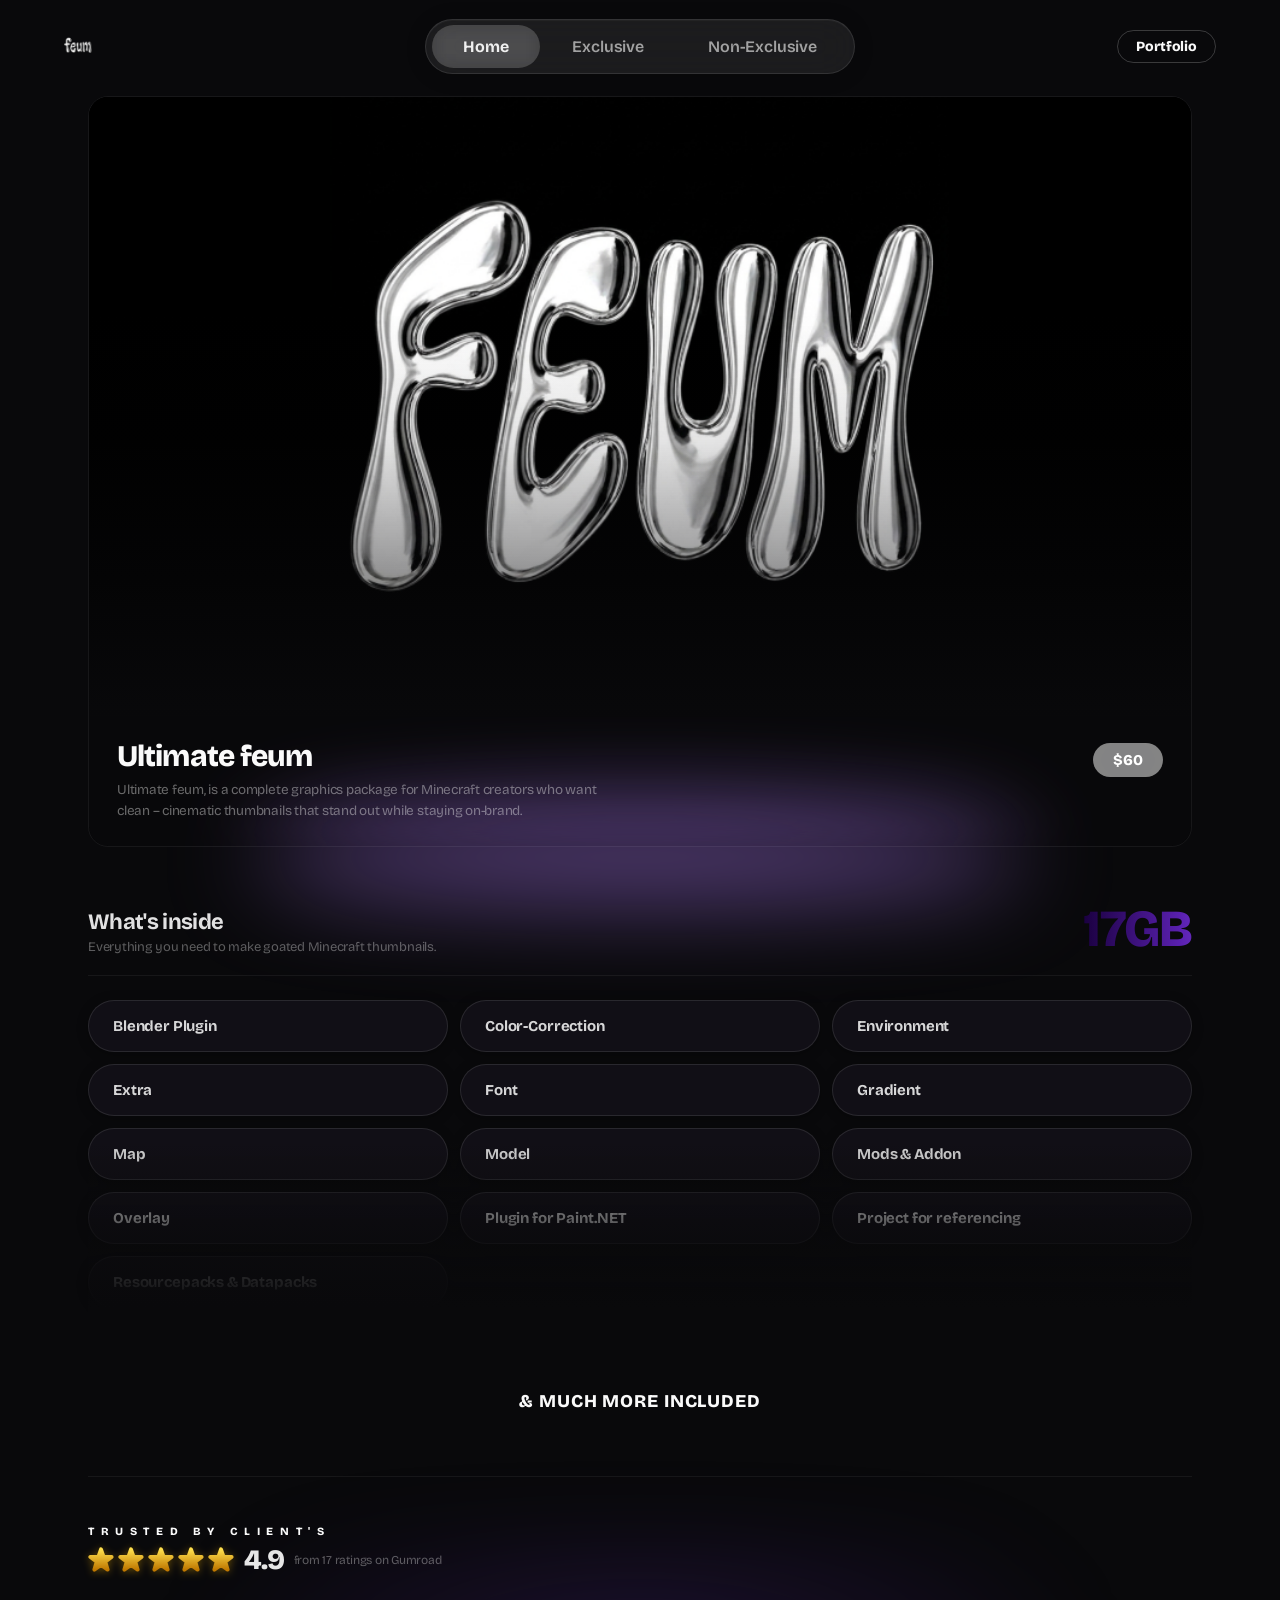
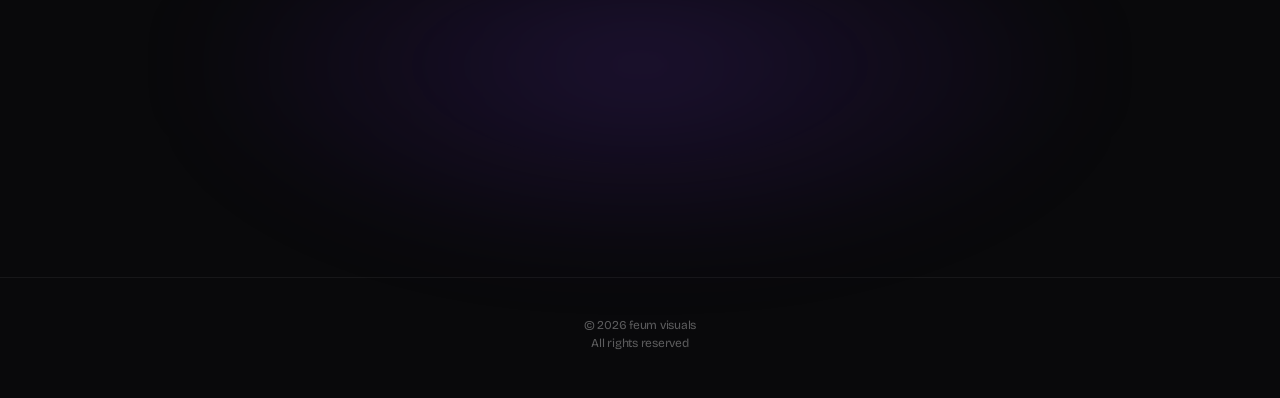
==== index.html @ dfc58991 "Update index.html" ====
<!DOCTYPE html>
<html lang="en">
<head>
  <meta charset="UTF-8" />
  <meta name="viewport" content="width=device-width, initial-scale=1.0" />
  <title>feumvis</title>
  <link rel="icon" href="assets/favicon.svg" type="image/svg+xml" />
  <link rel="preconnect" href="https://fonts.googleapis.com" />
  <link rel="preconnect" href="https://fonts.gstatic.com" crossorigin />
  <link href="https://fonts.googleapis.com/css2?family=Bricolage+Grotesque:opsz,wght@12..96,200..800&display=swap" rel="stylesheet" />
  <link rel="stylesheet" href="css/style.css" />
</head>
<body>

<nav class="navbar">
  <div class="navbar-inner">
    <div class="navbar-logo">
      <a href="index.html"><img src="assets/images/logo.png" alt="feum" /></a>
    </div>
    <div class="navbar-center">
      <nav class="pill-nav">
        <span class="pill-indicator"></span>
        <a href="index.html" class="pill-nav-link active">Home</a>
        <a href="exclusive.html" class="pill-nav-link">Exclusive</a>
        <a href="non-exclusive.html" class="pill-nav-link">Non-Exclusive</a>
      </nav>
    </div>
    <div class="navbar-right">
      <a href="https://feumm.github.io/feum/" target="_blank" rel="noopener noreferrer" class="portfolio-btn">Portfolio</a>
    </div>
  </div>
</nav>

<main>
  <div class="hero-wrap card-wrap" style="position:relative;">
    <a href="https://feum.gumroad.com/l/dmpcz" target="_blank" rel="noopener noreferrer" class="product-card">
      <div class="card-media">
        <img src="assets/product-cover.png" alt="Ultimate feum cover" />
        <iframe
          src="https://www.youtube-nocookie.com/embed/0fcNuWkITuk?autoplay=1&mute=1&loop=1&playlist=0fcNuWkITuk&controls=0&rel=0&modestbranding=1&playsinline=1&iv_load_policy=3&disablekb=1&fs=0&cc_load_policy=0"
          allow="autoplay; encrypted-media"
          title="Ultimate feum preview"
        ></iframe>
        <div class="card-gradient"></div>
      </div>
      <div class="card-info">
        <div>
          <div class="card-title">Ultimate feum</div>
          <div class="card-desc">Ultimate feum, is a complete graphics package for Minecraft creators who want clean – cinematic thumbnails that stand out while staying on-brand.</div>
        </div>
        <div class="card-price">$60</div>
      </div>
    </a>
  </div>
  <!-- WHAT'S INSIDE -->
  <section class="inside-section">
    <div class="inside-header">
      <div>
        <h2 class="inside-title">What's inside</h2>
        <p class="inside-desc">Everything you need to make goated Minecraft thumbnails.</p>
      </div>
      <div class="inside-total"><span class="inside-gb">17GB</span></div>
    </div>
    <div class="inside-grid-wrap">
    <div class="inside-grid" id="insideGrid">

      <!-- 1. Blender Plugin -->
      <div class="folder-item-wrap">
        <div class="folder-item" data-delay="0">
          <div class="fi-glass-filter"></div>
          <div class="fi-glass-overlay"></div>
          <div class="fi-glass-specular"></div>
          <div class="fi-glass-content"><span class="folder-icon"><svg viewBox="0 0 20 20" fill="none"><path d="M2 5.5A1.5 1.5 0 0 1 3.5 4h4.086a1.5 1.5 0 0 1 1.06.44l1.122 1.12A1.5 1.5 0 0 0 10.83 6H16.5A1.5 1.5 0 0 1 18 7.5v7A1.5 1.5 0 0 1 16.5 16h-13A1.5 1.5 0 0 1 2 14.5v-9Z" fill="currentColor" opacity=".18"/><path d="M2 5.5A1.5 1.5 0 0 1 3.5 4h4.086a1.5 1.5 0 0 1 1.06.44l1.122 1.12A1.5 1.5 0 0 0 10.83 6H16.5A1.5 1.5 0 0 1 18 7.5v7A1.5 1.5 0 0 1 16.5 16h-13A1.5 1.5 0 0 1 2 14.5v-9Z" stroke="currentColor" stroke-width="1.4"/></svg></span><span class="folder-name">Blender Plugin</span></div>
        </div>
        <div class="fi-hover-panel"><div class="fi-hover-list">
            <div class="fi-hover-item"><svg width="10" height="10" viewBox="0 0 20 20" fill="none"><path d="M2 5.5A1.5 1.5 0 0 1 3.5 4h4.086a1.5 1.5 0 0 1 1.06.44l1.122 1.12A1.5 1.5 0 0 0 10.83 6H16.5A1.5 1.5 0 0 1 18 7.5v7A1.5 1.5 0 0 1 16.5 16h-13A1.5 1.5 0 0 1 2 14.5v-9Z" fill="currentColor"/></svg>Blender Plugin</div>
        </div></div>
      </div>

      <!-- 2. Color-Correction -->
      <div class="folder-item-wrap">
        <div class="folder-item" data-delay="40">
          <div class="fi-glass-filter"></div>
          <div class="fi-glass-overlay"></div>
          <div class="fi-glass-specular"></div>
          <div class="fi-glass-content"><span class="folder-icon"><svg viewBox="0 0 20 20" fill="none"><path d="M2 5.5A1.5 1.5 0 0 1 3.5 4h4.086a1.5 1.5 0 0 1 1.06.44l1.122 1.12A1.5 1.5 0 0 0 10.83 6H16.5A1.5 1.5 0 0 1 18 7.5v7A1.5 1.5 0 0 1 16.5 16h-13A1.5 1.5 0 0 1 2 14.5v-9Z" fill="currentColor" opacity=".18"/><path d="M2 5.5A1.5 1.5 0 0 1 3.5 4h4.086a1.5 1.5 0 0 1 1.06.44l1.122 1.12A1.5 1.5 0 0 0 10.83 6H16.5A1.5 1.5 0 0 1 18 7.5v7A1.5 1.5 0 0 1 16.5 16h-13A1.5 1.5 0 0 1 2 14.5v-9Z" stroke="currentColor" stroke-width="1.4"/></svg></span><span class="folder-name">Color-Correction</span></div>
        </div>
        <div class="fi-hover-panel"><div class="fi-hover-list">
            <div class="fi-hover-item"><svg width="10" height="10" viewBox="0 0 20 20" fill="none"><path d="M2 5.5A1.5 1.5 0 0 1 3.5 4h4.086a1.5 1.5 0 0 1 1.06.44l1.122 1.12A1.5 1.5 0 0 0 10.83 6H16.5A1.5 1.5 0 0 1 18 7.5v7A1.5 1.5 0 0 1 16.5 16h-13A1.5 1.5 0 0 1 2 14.5v-9Z" fill="currentColor"/></svg>CC1</div>
            <div class="fi-hover-item"><svg width="10" height="10" viewBox="0 0 20 20" fill="none"><path d="M2 5.5A1.5 1.5 0 0 1 3.5 4h4.086a1.5 1.5 0 0 1 1.06.44l1.122 1.12A1.5 1.5 0 0 0 10.83 6H16.5A1.5 1.5 0 0 1 18 7.5v7A1.5 1.5 0 0 1 16.5 16h-13A1.5 1.5 0 0 1 2 14.5v-9Z" fill="currentColor"/></svg>CC2</div>
            <div class="fi-hover-item"><svg width="10" height="10" viewBox="0 0 20 20" fill="none"><path d="M2 5.5A1.5 1.5 0 0 1 3.5 4h4.086a1.5 1.5 0 0 1 1.06.44l1.122 1.12A1.5 1.5 0 0 0 10.83 6H16.5A1.5 1.5 0 0 1 18 7.5v7A1.5 1.5 0 0 1 16.5 16h-13A1.5 1.5 0 0 1 2 14.5v-9Z" fill="currentColor"/></svg>CC3</div>
            <div class="fi-hover-item"><svg width="10" height="10" viewBox="0 0 20 20" fill="none"><path d="M2 5.5A1.5 1.5 0 0 1 3.5 4h4.086a1.5 1.5 0 0 1 1.06.44l1.122 1.12A1.5 1.5 0 0 0 10.83 6H16.5A1.5 1.5 0 0 1 18 7.5v7A1.5 1.5 0 0 1 16.5 16h-13A1.5 1.5 0 0 1 2 14.5v-9Z" fill="currentColor"/></svg>CC4</div>
            <div class="fi-hover-item"><svg width="10" height="10" viewBox="0 0 20 20" fill="none"><path d="M2 5.5A1.5 1.5 0 0 1 3.5 4h4.086a1.5 1.5 0 0 1 1.06.44l1.122 1.12A1.5 1.5 0 0 0 10.83 6H16.5A1.5 1.5 0 0 1 18 7.5v7A1.5 1.5 0 0 1 16.5 16h-13A1.5 1.5 0 0 1 2 14.5v-9Z" fill="currentColor"/></svg>CC5</div>
            <div class="fi-hover-item"><svg width="10" height="10" viewBox="0 0 20 20" fill="none"><path d="M2 5.5A1.5 1.5 0 0 1 3.5 4h4.086a1.5 1.5 0 0 1 1.06.44l1.122 1.12A1.5 1.5 0 0 0 10.83 6H16.5A1.5 1.5 0 0 1 18 7.5v7A1.5 1.5 0 0 1 16.5 16h-13A1.5 1.5 0 0 1 2 14.5v-9Z" fill="currentColor"/></svg>CC6</div>
            <div class="fi-hover-item"><svg width="10" height="10" viewBox="0 0 20 20" fill="none"><path d="M2 5.5A1.5 1.5 0 0 1 3.5 4h4.086a1.5 1.5 0 0 1 1.06.44l1.122 1.12A1.5 1.5 0 0 0 10.83 6H16.5A1.5 1.5 0 0 1 18 7.5v7A1.5 1.5 0 0 1 16.5 16h-13A1.5 1.5 0 0 1 2 14.5v-9Z" fill="currentColor"/></svg>CC7</div>
            <div class="fi-hover-item"><svg width="10" height="10" viewBox="0 0 20 20" fill="none"><path d="M2 5.5A1.5 1.5 0 0 1 3.5 4h4.086a1.5 1.5 0 0 1 1.06.44l1.122 1.12A1.5 1.5 0 0 0 10.83 6H16.5A1.5 1.5 0 0 1 18 7.5v7A1.5 1.5 0 0 1 16.5 16h-13A1.5 1.5 0 0 1 2 14.5v-9Z" fill="currentColor"/></svg>CC8</div>
            <div class="fi-hover-item"><svg width="10" height="10" viewBox="0 0 20 20" fill="none"><path d="M2 5.5A1.5 1.5 0 0 1 3.5 4h4.086a1.5 1.5 0 0 1 1.06.44l1.122 1.12A1.5 1.5 0 0 0 10.83 6H16.5A1.5 1.5 0 0 1 18 7.5v7A1.5 1.5 0 0 1 16.5 16h-13A1.5 1.5 0 0 1 2 14.5v-9Z" fill="currentColor"/></svg>CC9</div>
            <div class="fi-hover-item"><svg width="10" height="10" viewBox="0 0 20 20" fill="none"><path d="M2 5.5A1.5 1.5 0 0 1 3.5 4h4.086a1.5 1.5 0 0 1 1.06.44l1.122 1.12A1.5 1.5 0 0 0 10.83 6H16.5A1.5 1.5 0 0 1 18 7.5v7A1.5 1.5 0 0 1 16.5 16h-13A1.5 1.5 0 0 1 2 14.5v-9Z" fill="currentColor"/></svg>CC10</div>
            <div class="fi-hover-item"><svg width="10" height="10" viewBox="0 0 20 20" fill="none"><path d="M2 5.5A1.5 1.5 0 0 1 3.5 4h4.086a1.5 1.5 0 0 1 1.06.44l1.122 1.12A1.5 1.5 0 0 0 10.83 6H16.5A1.5 1.5 0 0 1 18 7.5v7A1.5 1.5 0 0 1 16.5 16h-13A1.5 1.5 0 0 1 2 14.5v-9Z" fill="currentColor"/></svg>CC11</div>
            <div class="fi-hover-item"><svg width="10" height="10" viewBox="0 0 20 20" fill="none"><path d="M2 5.5A1.5 1.5 0 0 1 3.5 4h4.086a1.5 1.5 0 0 1 1.06.44l1.122 1.12A1.5 1.5 0 0 0 10.83 6H16.5A1.5 1.5 0 0 1 18 7.5v7A1.5 1.5 0 0 1 16.5 16h-13A1.5 1.5 0 0 1 2 14.5v-9Z" fill="currentColor"/></svg>CC12</div>
            <div class="fi-hover-item"><svg width="10" height="10" viewBox="0 0 20 20" fill="none"><path d="M2 5.5A1.5 1.5 0 0 1 3.5 4h4.086a1.5 1.5 0 0 1 1.06.44l1.122 1.12A1.5 1.5 0 0 0 10.83 6H16.5A1.5 1.5 0 0 1 18 7.5v7A1.5 1.5 0 0 1 16.5 16h-13A1.5 1.5 0 0 1 2 14.5v-9Z" fill="currentColor"/></svg>CC13</div>
            <div class="fi-hover-item"><svg width="10" height="10" viewBox="0 0 20 20" fill="none"><path d="M2 5.5A1.5 1.5 0 0 1 3.5 4h4.086a1.5 1.5 0 0 1 1.06.44l1.122 1.12A1.5 1.5 0 0 0 10.83 6H16.5A1.5 1.5 0 0 1 18 7.5v7A1.5 1.5 0 0 1 16.5 16h-13A1.5 1.5 0 0 1 2 14.5v-9Z" fill="currentColor"/></svg>CC14</div>
            <div class="fi-hover-item"><svg width="10" height="10" viewBox="0 0 20 20" fill="none"><path d="M2 5.5A1.5 1.5 0 0 1 3.5 4h4.086a1.5 1.5 0 0 1 1.06.44l1.122 1.12A1.5 1.5 0 0 0 10.83 6H16.5A1.5 1.5 0 0 1 18 7.5v7A1.5 1.5 0 0 1 16.5 16h-13A1.5 1.5 0 0 1 2 14.5v-9Z" fill="currentColor"/></svg>CC15</div>
            <div class="fi-hover-item"><svg width="10" height="10" viewBox="0 0 20 20" fill="none"><path d="M2 5.5A1.5 1.5 0 0 1 3.5 4h4.086a1.5 1.5 0 0 1 1.06.44l1.122 1.12A1.5 1.5 0 0 0 10.83 6H16.5A1.5 1.5 0 0 1 18 7.5v7A1.5 1.5 0 0 1 16.5 16h-13A1.5 1.5 0 0 1 2 14.5v-9Z" fill="currentColor"/></svg>CC16</div>
            <div class="fi-hover-item"><svg width="10" height="10" viewBox="0 0 20 20" fill="none"><path d="M2 5.5A1.5 1.5 0 0 1 3.5 4h4.086a1.5 1.5 0 0 1 1.06.44l1.122 1.12A1.5 1.5 0 0 0 10.83 6H16.5A1.5 1.5 0 0 1 18 7.5v7A1.5 1.5 0 0 1 16.5 16h-13A1.5 1.5 0 0 1 2 14.5v-9Z" fill="currentColor"/></svg>CC17</div>
            <div class="fi-hover-item"><svg width="10" height="10" viewBox="0 0 20 20" fill="none"><path d="M2 5.5A1.5 1.5 0 0 1 3.5 4h4.086a1.5 1.5 0 0 1 1.06.44l1.122 1.12A1.5 1.5 0 0 0 10.83 6H16.5A1.5 1.5 0 0 1 18 7.5v7A1.5 1.5 0 0 1 16.5 16h-13A1.5 1.5 0 0 1 2 14.5v-9Z" fill="currentColor"/></svg>CC18</div>
            <div class="fi-hover-item"><svg width="10" height="10" viewBox="0 0 20 20" fill="none"><path d="M2 5.5A1.5 1.5 0 0 1 3.5 4h4.086a1.5 1.5 0 0 1 1.06.44l1.122 1.12A1.5 1.5 0 0 0 10.83 6H16.5A1.5 1.5 0 0 1 18 7.5v7A1.5 1.5 0 0 1 16.5 16h-13A1.5 1.5 0 0 1 2 14.5v-9Z" fill="currentColor"/></svg>CC19</div>
            <div class="fi-hover-item"><svg width="10" height="10" viewBox="0 0 20 20" fill="none"><path d="M2 5.5A1.5 1.5 0 0 1 3.5 4h4.086a1.5 1.5 0 0 1 1.06.44l1.122 1.12A1.5 1.5 0 0 0 10.83 6H16.5A1.5 1.5 0 0 1 18 7.5v7A1.5 1.5 0 0 1 16.5 16h-13A1.5 1.5 0 0 1 2 14.5v-9Z" fill="currentColor"/></svg>CC20</div>
            <div class="fi-hover-item"><svg width="10" height="10" viewBox="0 0 20 20" fill="none"><path d="M2 5.5A1.5 1.5 0 0 1 3.5 4h4.086a1.5 1.5 0 0 1 1.06.44l1.122 1.12A1.5 1.5 0 0 0 10.83 6H16.5A1.5 1.5 0 0 1 18 7.5v7A1.5 1.5 0 0 1 16.5 16h-13A1.5 1.5 0 0 1 2 14.5v-9Z" fill="currentColor"/></svg>Montage'ish CC</div>
        </div></div>
      </div>

      <!-- 3. Environment -->
      <div class="folder-item-wrap">
        <div class="folder-item" data-delay="80">
          <div class="fi-glass-filter"></div>
          <div class="fi-glass-overlay"></div>
          <div class="fi-glass-specular"></div>
          <div class="fi-glass-content"><span class="folder-icon"><svg viewBox="0 0 20 20" fill="none"><path d="M2 5.5A1.5 1.5 0 0 1 3.5 4h4.086a1.5 1.5 0 0 1 1.06.44l1.122 1.12A1.5 1.5 0 0 0 10.83 6H16.5A1.5 1.5 0 0 1 18 7.5v7A1.5 1.5 0 0 1 16.5 16h-13A1.5 1.5 0 0 1 2 14.5v-9Z" fill="currentColor" opacity=".18"/><path d="M2 5.5A1.5 1.5 0 0 1 3.5 4h4.086a1.5 1.5 0 0 1 1.06.44l1.122 1.12A1.5 1.5 0 0 0 10.83 6H16.5A1.5 1.5 0 0 1 18 7.5v7A1.5 1.5 0 0 1 16.5 16h-13A1.5 1.5 0 0 1 2 14.5v-9Z" stroke="currentColor" stroke-width="1.4"/></svg></span><span class="folder-name">Environment</span></div>
        </div>
        <div class="fi-hover-panel"><div class="fi-hover-list">
            <div class="fi-hover-item"><svg width="10" height="10" viewBox="0 0 20 20" fill="none"><rect x="4" y="2" width="11" height="15" rx="1.5" fill="currentColor" opacity=".6"/><path d="M11 2v5h5" stroke="rgba(10,7,20,0.5)" stroke-width="1.2"/></svg>Environment One</div>
            <div class="fi-hover-item"><svg width="10" height="10" viewBox="0 0 20 20" fill="none"><rect x="4" y="2" width="11" height="15" rx="1.5" fill="currentColor" opacity=".6"/><path d="M11 2v5h5" stroke="rgba(10,7,20,0.5)" stroke-width="1.2"/></svg>Environment Two</div>
            <div class="fi-hover-item"><svg width="10" height="10" viewBox="0 0 20 20" fill="none"><rect x="4" y="2" width="11" height="15" rx="1.5" fill="currentColor" opacity=".6"/><path d="M11 2v5h5" stroke="rgba(10,7,20,0.5)" stroke-width="1.2"/></svg>Environment Three</div>
            <div class="fi-hover-item"><svg width="10" height="10" viewBox="0 0 20 20" fill="none"><rect x="4" y="2" width="11" height="15" rx="1.5" fill="currentColor" opacity=".6"/><path d="M11 2v5h5" stroke="rgba(10,7,20,0.5)" stroke-width="1.2"/></svg>Environment Four</div>
            <div class="fi-hover-item"><svg width="10" height="10" viewBox="0 0 20 20" fill="none"><rect x="4" y="2" width="11" height="15" rx="1.5" fill="currentColor" opacity=".6"/><path d="M11 2v5h5" stroke="rgba(10,7,20,0.5)" stroke-width="1.2"/></svg>Environment Five</div>
            <div class="fi-hover-item"><svg width="10" height="10" viewBox="0 0 20 20" fill="none"><rect x="4" y="2" width="11" height="15" rx="1.5" fill="currentColor" opacity=".6"/><path d="M11 2v5h5" stroke="rgba(10,7,20,0.5)" stroke-width="1.2"/></svg>Environment Six</div>
            <div class="fi-hover-item"><svg width="10" height="10" viewBox="0 0 20 20" fill="none"><rect x="4" y="2" width="11" height="15" rx="1.5" fill="currentColor" opacity=".6"/><path d="M11 2v5h5" stroke="rgba(10,7,20,0.5)" stroke-width="1.2"/></svg>Environment Seven</div>
            <div class="fi-hover-item"><svg width="10" height="10" viewBox="0 0 20 20" fill="none"><rect x="4" y="2" width="11" height="15" rx="1.5" fill="currentColor" opacity=".6"/><path d="M11 2v5h5" stroke="rgba(10,7,20,0.5)" stroke-width="1.2"/></svg>Environment Eight</div>
            <div class="fi-hover-item"><svg width="10" height="10" viewBox="0 0 20 20" fill="none"><rect x="4" y="2" width="11" height="15" rx="1.5" fill="currentColor" opacity=".6"/><path d="M11 2v5h5" stroke="rgba(10,7,20,0.5)" stroke-width="1.2"/></svg>Environment Nine</div>
        </div></div>
      </div>

      <!-- 4. Extra -->
      <div class="folder-item-wrap">
        <div class="folder-item" data-delay="120">
          <div class="fi-glass-filter"></div>
          <div class="fi-glass-overlay"></div>
          <div class="fi-glass-specular"></div>
          <div class="fi-glass-content"><span class="folder-icon"><svg viewBox="0 0 20 20" fill="none"><path d="M2 5.5A1.5 1.5 0 0 1 3.5 4h4.086a1.5 1.5 0 0 1 1.06.44l1.122 1.12A1.5 1.5 0 0 0 10.83 6H16.5A1.5 1.5 0 0 1 18 7.5v7A1.5 1.5 0 0 1 16.5 16h-13A1.5 1.5 0 0 1 2 14.5v-9Z" fill="currentColor" opacity=".18"/><path d="M2 5.5A1.5 1.5 0 0 1 3.5 4h4.086a1.5 1.5 0 0 1 1.06.44l1.122 1.12A1.5 1.5 0 0 0 10.83 6H16.5A1.5 1.5 0 0 1 18 7.5v7A1.5 1.5 0 0 1 16.5 16h-13A1.5 1.5 0 0 1 2 14.5v-9Z" stroke="currentColor" stroke-width="1.4"/></svg></span><span class="folder-name">Extra</span></div>
        </div>
        <div class="fi-hover-panel"><div class="fi-hover-list">
            <div class="fi-hover-item"><svg width="10" height="10" viewBox="0 0 20 20" fill="none"><path d="M2 5.5A1.5 1.5 0 0 1 3.5 4h4.086a1.5 1.5 0 0 1 1.06.44l1.122 1.12A1.5 1.5 0 0 0 10.83 6H16.5A1.5 1.5 0 0 1 18 7.5v7A1.5 1.5 0 0 1 16.5 16h-13A1.5 1.5 0 0 1 2 14.5v-9Z" fill="currentColor"/></svg>Font</div>
            <div class="fi-hover-item"><svg width="10" height="10" viewBox="0 0 20 20" fill="none"><path d="M2 5.5A1.5 1.5 0 0 1 3.5 4h4.086a1.5 1.5 0 0 1 1.06.44l1.122 1.12A1.5 1.5 0 0 0 10.83 6H16.5A1.5 1.5 0 0 1 18 7.5v7A1.5 1.5 0 0 1 16.5 16h-13A1.5 1.5 0 0 1 2 14.5v-9Z" fill="currentColor"/></svg>Light Rays</div>
            <div class="fi-hover-item"><svg width="10" height="10" viewBox="0 0 20 20" fill="none"><path d="M2 5.5A1.5 1.5 0 0 1 3.5 4h4.086a1.5 1.5 0 0 1 1.06.44l1.122 1.12A1.5 1.5 0 0 0 10.83 6H16.5A1.5 1.5 0 0 1 18 7.5v7A1.5 1.5 0 0 1 16.5 16h-13A1.5 1.5 0 0 1 2 14.5v-9Z" fill="currentColor"/></svg>Logo</div>
            <div class="fi-hover-item"><svg width="10" height="10" viewBox="0 0 20 20" fill="none"><path d="M2 5.5A1.5 1.5 0 0 1 3.5 4h4.086a1.5 1.5 0 0 1 1.06.44l1.122 1.12A1.5 1.5 0 0 0 10.83 6H16.5A1.5 1.5 0 0 1 18 7.5v7A1.5 1.5 0 0 1 16.5 16h-13A1.5 1.5 0 0 1 2 14.5v-9Z" fill="currentColor"/></svg>Map</div>
            <div class="fi-hover-item"><svg width="10" height="10" viewBox="0 0 20 20" fill="none"><path d="M2 5.5A1.5 1.5 0 0 1 3.5 4h4.086a1.5 1.5 0 0 1 1.06.44l1.122 1.12A1.5 1.5 0 0 0 10.83 6H16.5A1.5 1.5 0 0 1 18 7.5v7A1.5 1.5 0 0 1 16.5 16h-13A1.5 1.5 0 0 1 2 14.5v-9Z" fill="currentColor"/></svg>Natural</div>
            <div class="fi-hover-item"><svg width="10" height="10" viewBox="0 0 20 20" fill="none"><path d="M2 5.5A1.5 1.5 0 0 1 3.5 4h4.086a1.5 1.5 0 0 1 1.06.44l1.122 1.12A1.5 1.5 0 0 0 10.83 6H16.5A1.5 1.5 0 0 1 18 7.5v7A1.5 1.5 0 0 1 16.5 16h-13A1.5 1.5 0 0 1 2 14.5v-9Z" fill="currentColor"/></svg>Particle</div>
            <div class="fi-hover-item"><svg width="10" height="10" viewBox="0 0 20 20" fill="none"><path d="M2 5.5A1.5 1.5 0 0 1 3.5 4h4.086a1.5 1.5 0 0 1 1.06.44l1.122 1.12A1.5 1.5 0 0 0 10.83 6H16.5A1.5 1.5 0 0 1 18 7.5v7A1.5 1.5 0 0 1 16.5 16h-13A1.5 1.5 0 0 1 2 14.5v-9Z" fill="currentColor"/></svg>Sky Extra</div>
        </div></div>
      </div>

      <!-- 5. Font -->
      <div class="folder-item-wrap">
        <div class="folder-item" data-delay="160">
          <div class="fi-glass-filter"></div>
          <div class="fi-glass-overlay"></div>
          <div class="fi-glass-specular"></div>
          <div class="fi-glass-content"><span class="folder-icon"><svg viewBox="0 0 20 20" fill="none"><path d="M2 5.5A1.5 1.5 0 0 1 3.5 4h4.086a1.5 1.5 0 0 1 1.06.44l1.122 1.12A1.5 1.5 0 0 0 10.83 6H16.5A1.5 1.5 0 0 1 18 7.5v7A1.5 1.5 0 0 1 16.5 16h-13A1.5 1.5 0 0 1 2 14.5v-9Z" fill="currentColor" opacity=".18"/><path d="M2 5.5A1.5 1.5 0 0 1 3.5 4h4.086a1.5 1.5 0 0 1 1.06.44l1.122 1.12A1.5 1.5 0 0 0 10.83 6H16.5A1.5 1.5 0 0 1 18 7.5v7A1.5 1.5 0 0 1 16.5 16h-13A1.5 1.5 0 0 1 2 14.5v-9Z" stroke="currentColor" stroke-width="1.4"/></svg></span><span class="folder-name">Font</span></div>
        </div>
        <div class="fi-hover-panel"><div class="fi-hover-list">
            <div class="fi-hover-item"><svg width="10" height="10" viewBox="0 0 20 20" fill="none"><path d="M2 5.5A1.5 1.5 0 0 1 3.5 4h4.086a1.5 1.5 0 0 1 1.06.44l1.122 1.12A1.5 1.5 0 0 0 10.83 6H16.5A1.5 1.5 0 0 1 18 7.5v7A1.5 1.5 0 0 1 16.5 16h-13A1.5 1.5 0 0 1 2 14.5v-9Z" fill="currentColor"/></svg>Borscha</div>
            <div class="fi-hover-item"><svg width="10" height="10" viewBox="0 0 20 20" fill="none"><path d="M2 5.5A1.5 1.5 0 0 1 3.5 4h4.086a1.5 1.5 0 0 1 1.06.44l1.122 1.12A1.5 1.5 0 0 0 10.83 6H16.5A1.5 1.5 0 0 1 18 7.5v7A1.5 1.5 0 0 1 16.5 16h-13A1.5 1.5 0 0 1 2 14.5v-9Z" fill="currentColor"/></svg>Futura</div>
            <div class="fi-hover-item"><svg width="10" height="10" viewBox="0 0 20 20" fill="none"><path d="M2 5.5A1.5 1.5 0 0 1 3.5 4h4.086a1.5 1.5 0 0 1 1.06.44l1.122 1.12A1.5 1.5 0 0 0 10.83 6H16.5A1.5 1.5 0 0 1 18 7.5v7A1.5 1.5 0 0 1 16.5 16h-13A1.5 1.5 0 0 1 2 14.5v-9Z" fill="currentColor"/></svg>Inter</div>
            <div class="fi-hover-item"><svg width="10" height="10" viewBox="0 0 20 20" fill="none"><path d="M2 5.5A1.5 1.5 0 0 1 3.5 4h4.086a1.5 1.5 0 0 1 1.06.44l1.122 1.12A1.5 1.5 0 0 0 10.83 6H16.5A1.5 1.5 0 0 1 18 7.5v7A1.5 1.5 0 0 1 16.5 16h-13A1.5 1.5 0 0 1 2 14.5v-9Z" fill="currentColor"/></svg>Metropolis</div>
            <div class="fi-hover-item"><svg width="10" height="10" viewBox="0 0 20 20" fill="none"><rect x="4" y="2" width="11" height="15" rx="1.5" fill="currentColor" opacity=".6"/><path d="M11 2v5h5" stroke="rgba(10,7,20,0.5)" stroke-width="1.2"/></svg>Archivo Montserrat</div>
            <div class="fi-hover-item"><svg width="10" height="10" viewBox="0 0 20 20" fill="none"><rect x="4" y="2" width="11" height="15" rx="1.5" fill="currentColor" opacity=".6"/><path d="M11 2v5h5" stroke="rgba(10,7,20,0.5)" stroke-width="1.2"/></svg>Druk Collection</div>
            <div class="fi-hover-item"><svg width="10" height="10" viewBox="0 0 20 20" fill="none"><rect x="4" y="2" width="11" height="15" rx="1.5" fill="currentColor" opacity=".6"/><path d="M11 2v5h5" stroke="rgba(10,7,20,0.5)" stroke-width="1.2"/></svg>Founders_Grotesk.rar</div>
            <div class="fi-hover-item"><svg width="10" height="10" viewBox="0 0 20 20" fill="none"><rect x="4" y="2" width="11" height="15" rx="1.5" fill="currentColor" opacity=".6"/><path d="M11 2v5h5" stroke="rgba(10,7,20,0.5)" stroke-width="1.2"/></svg>Futura Bold.rar</div>
            <div class="fi-hover-item"><svg width="10" height="10" viewBox="0 0 20 20" fill="none"><rect x="4" y="2" width="11" height="15" rx="1.5" fill="currentColor" opacity=".6"/><path d="M11 2v5h5" stroke="rgba(10,7,20,0.5)" stroke-width="1.2"/></svg>Gunterz-Font-Family.rar</div>
            <div class="fi-hover-item"><svg width="10" height="10" viewBox="0 0 20 20" fill="none"><rect x="4" y="2" width="11" height="15" rx="1.5" fill="currentColor" opacity=".6"/><path d="M11 2v5h5" stroke="rgba(10,7,20,0.5)" stroke-width="1.2"/></svg>metropolis.rar</div>
            <div class="fi-hover-item"><svg width="10" height="10" viewBox="0 0 20 20" fill="none"><rect x="4" y="2" width="11" height="15" rx="1.5" fill="currentColor" opacity=".6"/><path d="M11 2v5h5" stroke="rgba(10,7,20,0.5)" stroke-width="1.2"/></svg>Minecraft.zip</div>
            <div class="fi-hover-item"><svg width="10" height="10" viewBox="0 0 20 20" fill="none"><rect x="4" y="2" width="11" height="15" rx="1.5" fill="currentColor" opacity=".6"/><path d="M11 2v5h5" stroke="rgba(10,7,20,0.5)" stroke-width="1.2"/></svg>Montserrat.zip</div>
            <div class="fi-hover-item"><svg width="10" height="10" viewBox="0 0 20 20" fill="none"><rect x="4" y="2" width="11" height="15" rx="1.5" fill="currentColor" opacity=".6"/><path d="M11 2v5h5" stroke="rgba(10,7,20,0.5)" stroke-width="1.2"/></svg>Montserrat-Full-Version.zip</div>
            <div class="fi-hover-item"><svg width="10" height="10" viewBox="0 0 20 20" fill="none"><rect x="4" y="2" width="11" height="15" rx="1.5" fill="currentColor" opacity=".6"/><path d="M11 2v5h5" stroke="rgba(10,7,20,0.5)" stroke-width="1.2"/></svg>Poppins-Full-Version.zip</div>
            <div class="fi-hover-item"><svg width="10" height="10" viewBox="0 0 20 20" fill="none"><rect x="4" y="2" width="11" height="15" rx="1.5" fill="currentColor" opacity=".6"/><path d="M11 2v5h5" stroke="rgba(10,7,20,0.5)" stroke-width="1.2"/></svg>PP Agrandir.zip</div>
            <div class="fi-hover-item"><svg width="10" height="10" viewBox="0 0 20 20" fill="none"><rect x="4" y="2" width="11" height="15" rx="1.5" fill="currentColor" opacity=".6"/><path d="M11 2v5h5" stroke="rgba(10,7,20,0.5)" stroke-width="1.2"/></svg>San Francisco Pro Display.zip</div>
            <div class="fi-hover-item"><svg width="10" height="10" viewBox="0 0 20 20" fill="none"><rect x="4" y="2" width="11" height="15" rx="1.5" fill="currentColor" opacity=".6"/><path d="M11 2v5h5" stroke="rgba(10,7,20,0.5)" stroke-width="1.2"/></svg>Satoshi-Variable.zip</div>
            <div class="fi-hover-item"><svg width="10" height="10" viewBox="0 0 20 20" fill="none"><rect x="4" y="2" width="11" height="15" rx="1.5" fill="currentColor" opacity=".6"/><path d="M11 2v5h5" stroke="rgba(10,7,20,0.5)" stroke-width="1.2"/></svg>SF-Pro.zip</div>
        </div></div>
      </div>

      <!-- 6. Gradient -->
      <div class="folder-item-wrap">
        <div class="folder-item" data-delay="200">
          <div class="fi-glass-filter"></div>
          <div class="fi-glass-overlay"></div>
          <div class="fi-glass-specular"></div>
          <div class="fi-glass-content"><span class="folder-icon"><svg viewBox="0 0 20 20" fill="none"><path d="M2 5.5A1.5 1.5 0 0 1 3.5 4h4.086a1.5 1.5 0 0 1 1.06.44l1.122 1.12A1.5 1.5 0 0 0 10.83 6H16.5A1.5 1.5 0 0 1 18 7.5v7A1.5 1.5 0 0 1 16.5 16h-13A1.5 1.5 0 0 1 2 14.5v-9Z" fill="currentColor" opacity=".18"/><path d="M2 5.5A1.5 1.5 0 0 1 3.5 4h4.086a1.5 1.5 0 0 1 1.06.44l1.122 1.12A1.5 1.5 0 0 0 10.83 6H16.5A1.5 1.5 0 0 1 18 7.5v7A1.5 1.5 0 0 1 16.5 16h-13A1.5 1.5 0 0 1 2 14.5v-9Z" stroke="currentColor" stroke-width="1.4"/></svg></span><span class="folder-name">Gradient</span></div>
        </div>
        <div class="fi-hover-panel"><div class="fi-hover-list">
            <div class="fi-hover-item"><svg width="10" height="10" viewBox="0 0 20 20" fill="none"><path d="M2 5.5A1.5 1.5 0 0 1 3.5 4h4.086a1.5 1.5 0 0 1 1.06.44l1.122 1.12A1.5 1.5 0 0 0 10.83 6H16.5A1.5 1.5 0 0 1 18 7.5v7A1.5 1.5 0 0 1 16.5 16h-13A1.5 1.5 0 0 1 2 14.5v-9Z" fill="currentColor"/></svg>Gradient</div>
        </div></div>
      </div>

      <!-- 7. Map -->
      <div class="folder-item-wrap">
        <div class="folder-item" data-delay="240">
          <div class="fi-glass-filter"></div>
          <div class="fi-glass-overlay"></div>
          <div class="fi-glass-specular"></div>
          <div class="fi-glass-content"><span class="folder-icon"><svg viewBox="0 0 20 20" fill="none"><path d="M2 5.5A1.5 1.5 0 0 1 3.5 4h4.086a1.5 1.5 0 0 1 1.06.44l1.122 1.12A1.5 1.5 0 0 0 10.83 6H16.5A1.5 1.5 0 0 1 18 7.5v7A1.5 1.5 0 0 1 16.5 16h-13A1.5 1.5 0 0 1 2 14.5v-9Z" fill="currentColor" opacity=".18"/><path d="M2 5.5A1.5 1.5 0 0 1 3.5 4h4.086a1.5 1.5 0 0 1 1.06.44l1.122 1.12A1.5 1.5 0 0 0 10.83 6H16.5A1.5 1.5 0 0 1 18 7.5v7A1.5 1.5 0 0 1 16.5 16h-13A1.5 1.5 0 0 1 2 14.5v-9Z" stroke="currentColor" stroke-width="1.4"/></svg></span><span class="folder-name">Map</span></div>
        </div>
        <div class="fi-hover-panel"><div class="fi-hover-list">
            <div class="fi-hover-item"><svg width="10" height="10" viewBox="0 0 20 20" fill="none"><path d="M2 5.5A1.5 1.5 0 0 1 3.5 4h4.086a1.5 1.5 0 0 1 1.06.44l1.122 1.12A1.5 1.5 0 0 0 10.83 6H16.5A1.5 1.5 0 0 1 18 7.5v7A1.5 1.5 0 0 1 16.5 16h-13A1.5 1.5 0 0 1 2 14.5v-9Z" fill="currentColor"/></svg>Hypixel</div>
            <div class="fi-hover-item"><svg width="10" height="10" viewBox="0 0 20 20" fill="none"><path d="M2 5.5A1.5 1.5 0 0 1 3.5 4h4.086a1.5 1.5 0 0 1 1.06.44l1.122 1.12A1.5 1.5 0 0 0 10.83 6H16.5A1.5 1.5 0 0 1 18 7.5v7A1.5 1.5 0 0 1 16.5 16h-13A1.5 1.5 0 0 1 2 14.5v-9Z" fill="currentColor"/></svg>The Hive</div>
            <div class="fi-hover-item"><svg width="10" height="10" viewBox="0 0 20 20" fill="none"><path d="M2 5.5A1.5 1.5 0 0 1 3.5 4h4.086a1.5 1.5 0 0 1 1.06.44l1.122 1.12A1.5 1.5 0 0 0 10.83 6H16.5A1.5 1.5 0 0 1 18 7.5v7A1.5 1.5 0 0 1 16.5 16h-13A1.5 1.5 0 0 1 2 14.5v-9Z" fill="currentColor"/></svg>Tools</div>
            <div class="fi-hover-item"><svg width="10" height="10" viewBox="0 0 20 20" fill="none"><path d="M2 5.5A1.5 1.5 0 0 1 3.5 4h4.086a1.5 1.5 0 0 1 1.06.44l1.122 1.12A1.5 1.5 0 0 0 10.83 6H16.5A1.5 1.5 0 0 1 18 7.5v7A1.5 1.5 0 0 1 16.5 16h-13A1.5 1.5 0 0 1 2 14.5v-9Z" fill="currentColor"/></svg>World</div>
        </div></div>
      </div>

      <!-- 8. Model -->
      <div class="folder-item-wrap">
        <div class="folder-item" data-delay="280">
          <div class="fi-glass-filter"></div>
          <div class="fi-glass-overlay"></div>
          <div class="fi-glass-specular"></div>
          <div class="fi-glass-content"><span class="folder-icon"><svg viewBox="0 0 20 20" fill="none"><path d="M2 5.5A1.5 1.5 0 0 1 3.5 4h4.086a1.5 1.5 0 0 1 1.06.44l1.122 1.12A1.5 1.5 0 0 0 10.83 6H16.5A1.5 1.5 0 0 1 18 7.5v7A1.5 1.5 0 0 1 16.5 16h-13A1.5 1.5 0 0 1 2 14.5v-9Z" fill="currentColor" opacity=".18"/><path d="M2 5.5A1.5 1.5 0 0 1 3.5 4h4.086a1.5 1.5 0 0 1 1.06.44l1.122 1.12A1.5 1.5 0 0 0 10.83 6H16.5A1.5 1.5 0 0 1 18 7.5v7A1.5 1.5 0 0 1 16.5 16h-13A1.5 1.5 0 0 1 2 14.5v-9Z" stroke="currentColor" stroke-width="1.4"/></svg></span><span class="folder-name">Model</span></div>
        </div>
        <div class="fi-hover-panel"><div class="fi-hover-list">
            <div class="fi-hover-item"><svg width="10" height="10" viewBox="0 0 20 20" fill="none"><path d="M2 5.5A1.5 1.5 0 0 1 3.5 4h4.086a1.5 1.5 0 0 1 1.06.44l1.122 1.12A1.5 1.5 0 0 0 10.83 6H16.5A1.5 1.5 0 0 1 18 7.5v7A1.5 1.5 0 0 1 16.5 16h-13A1.5 1.5 0 0 1 2 14.5v-9Z" fill="currentColor"/></svg>Horror Model</div>
            <div class="fi-hover-item"><svg width="10" height="10" viewBox="0 0 20 20" fill="none"><path d="M2 5.5A1.5 1.5 0 0 1 3.5 4h4.086a1.5 1.5 0 0 1 1.06.44l1.122 1.12A1.5 1.5 0 0 0 10.83 6H16.5A1.5 1.5 0 0 1 18 7.5v7A1.5 1.5 0 0 1 16.5 16h-13A1.5 1.5 0 0 1 2 14.5v-9Z" fill="currentColor"/></svg>Other Model</div>
            <div class="fi-hover-item"><svg width="10" height="10" viewBox="0 0 20 20" fill="none"><path d="M2 5.5A1.5 1.5 0 0 1 3.5 4h4.086a1.5 1.5 0 0 1 1.06.44l1.122 1.12A1.5 1.5 0 0 0 10.83 6H16.5A1.5 1.5 0 0 1 18 7.5v7A1.5 1.5 0 0 1 16.5 16h-13A1.5 1.5 0 0 1 2 14.5v-9Z" fill="currentColor"/></svg>Weapon Model</div>
        </div></div>
      </div>

      <!-- 9. Mods & Addon -->
      <div class="folder-item-wrap">
        <div class="folder-item" data-delay="320">
          <div class="fi-glass-filter"></div>
          <div class="fi-glass-overlay"></div>
          <div class="fi-glass-specular"></div>
          <div class="fi-glass-content"><span class="folder-icon"><svg viewBox="0 0 20 20" fill="none"><path d="M2 5.5A1.5 1.5 0 0 1 3.5 4h4.086a1.5 1.5 0 0 1 1.06.44l1.122 1.12A1.5 1.5 0 0 0 10.83 6H16.5A1.5 1.5 0 0 1 18 7.5v7A1.5 1.5 0 0 1 16.5 16h-13A1.5 1.5 0 0 1 2 14.5v-9Z" fill="currentColor" opacity=".18"/><path d="M2 5.5A1.5 1.5 0 0 1 3.5 4h4.086a1.5 1.5 0 0 1 1.06.44l1.122 1.12A1.5 1.5 0 0 0 10.83 6H16.5A1.5 1.5 0 0 1 18 7.5v7A1.5 1.5 0 0 1 16.5 16h-13A1.5 1.5 0 0 1 2 14.5v-9Z" stroke="currentColor" stroke-width="1.4"/></svg></span><span class="folder-name">Mods &amp; Addon</span></div>
        </div>
        <div class="fi-hover-panel"><div class="fi-hover-list">
            <div class="fi-hover-item"><svg width="10" height="10" viewBox="0 0 20 20" fill="none"><path d="M2 5.5A1.5 1.5 0 0 1 3.5 4h4.086a1.5 1.5 0 0 1 1.06.44l1.122 1.12A1.5 1.5 0 0 0 10.83 6H16.5A1.5 1.5 0 0 1 18 7.5v7A1.5 1.5 0 0 1 16.5 16h-13A1.5 1.5 0 0 1 2 14.5v-9Z" fill="currentColor"/></svg>Addon</div>
            <div class="fi-hover-item"><svg width="10" height="10" viewBox="0 0 20 20" fill="none"><path d="M2 5.5A1.5 1.5 0 0 1 3.5 4h4.086a1.5 1.5 0 0 1 1.06.44l1.122 1.12A1.5 1.5 0 0 0 10.83 6H16.5A1.5 1.5 0 0 1 18 7.5v7A1.5 1.5 0 0 1 16.5 16h-13A1.5 1.5 0 0 1 2 14.5v-9Z" fill="currentColor"/></svg>Mods</div>
        </div></div>
      </div>

      <!-- 10. Overlay -->
      <div class="folder-item-wrap">
        <div class="folder-item" data-delay="360">
          <div class="fi-glass-filter"></div>
          <div class="fi-glass-overlay"></div>
          <div class="fi-glass-specular"></div>
          <div class="fi-glass-content"><span class="folder-icon"><svg viewBox="0 0 20 20" fill="none"><path d="M2 5.5A1.5 1.5 0 0 1 3.5 4h4.086a1.5 1.5 0 0 1 1.06.44l1.122 1.12A1.5 1.5 0 0 0 10.83 6H16.5A1.5 1.5 0 0 1 18 7.5v7A1.5 1.5 0 0 1 16.5 16h-13A1.5 1.5 0 0 1 2 14.5v-9Z" fill="currentColor" opacity=".18"/><path d="M2 5.5A1.5 1.5 0 0 1 3.5 4h4.086a1.5 1.5 0 0 1 1.06.44l1.122 1.12A1.5 1.5 0 0 0 10.83 6H16.5A1.5 1.5 0 0 1 18 7.5v7A1.5 1.5 0 0 1 16.5 16h-13A1.5 1.5 0 0 1 2 14.5v-9Z" stroke="currentColor" stroke-width="1.4"/></svg></span><span class="folder-name">Overlay</span></div>
        </div>
        <div class="fi-hover-panel"><div class="fi-hover-list">
            <div class="fi-hover-item"><svg width="10" height="10" viewBox="0 0 20 20" fill="none"><path d="M2 5.5A1.5 1.5 0 0 1 3.5 4h4.086a1.5 1.5 0 0 1 1.06.44l1.122 1.12A1.5 1.5 0 0 0 10.83 6H16.5A1.5 1.5 0 0 1 18 7.5v7A1.5 1.5 0 0 1 16.5 16h-13A1.5 1.5 0 0 1 2 14.5v-9Z" fill="currentColor"/></svg>Cloud</div>
            <div class="fi-hover-item"><svg width="10" height="10" viewBox="0 0 20 20" fill="none"><path d="M2 5.5A1.5 1.5 0 0 1 3.5 4h4.086a1.5 1.5 0 0 1 1.06.44l1.122 1.12A1.5 1.5 0 0 0 10.83 6H16.5A1.5 1.5 0 0 1 18 7.5v7A1.5 1.5 0 0 1 16.5 16h-13A1.5 1.5 0 0 1 2 14.5v-9Z" fill="currentColor"/></svg>CRT</div>
            <div class="fi-hover-item"><svg width="10" height="10" viewBox="0 0 20 20" fill="none"><path d="M2 5.5A1.5 1.5 0 0 1 3.5 4h4.086a1.5 1.5 0 0 1 1.06.44l1.122 1.12A1.5 1.5 0 0 0 10.83 6H16.5A1.5 1.5 0 0 1 18 7.5v7A1.5 1.5 0 0 1 16.5 16h-13A1.5 1.5 0 0 1 2 14.5v-9Z" fill="currentColor"/></svg>Emoji</div>
            <div class="fi-hover-item"><svg width="10" height="10" viewBox="0 0 20 20" fill="none"><path d="M2 5.5A1.5 1.5 0 0 1 3.5 4h4.086a1.5 1.5 0 0 1 1.06.44l1.122 1.12A1.5 1.5 0 0 0 10.83 6H16.5A1.5 1.5 0 0 1 18 7.5v7A1.5 1.5 0 0 1 16.5 16h-13A1.5 1.5 0 0 1 2 14.5v-9Z" fill="currentColor"/></svg>Film</div>
            <div class="fi-hover-item"><svg width="10" height="10" viewBox="0 0 20 20" fill="none"><path d="M2 5.5A1.5 1.5 0 0 1 3.5 4h4.086a1.5 1.5 0 0 1 1.06.44l1.122 1.12A1.5 1.5 0 0 0 10.83 6H16.5A1.5 1.5 0 0 1 18 7.5v7A1.5 1.5 0 0 1 16.5 16h-13A1.5 1.5 0 0 1 2 14.5v-9Z" fill="currentColor"/></svg>Film Grain</div>
            <div class="fi-hover-item"><svg width="10" height="10" viewBox="0 0 20 20" fill="none"><path d="M2 5.5A1.5 1.5 0 0 1 3.5 4h4.086a1.5 1.5 0 0 1 1.06.44l1.122 1.12A1.5 1.5 0 0 0 10.83 6H16.5A1.5 1.5 0 0 1 18 7.5v7A1.5 1.5 0 0 1 16.5 16h-13A1.5 1.5 0 0 1 2 14.5v-9Z" fill="currentColor"/></svg>Fog</div>
            <div class="fi-hover-item"><svg width="10" height="10" viewBox="0 0 20 20" fill="none"><path d="M2 5.5A1.5 1.5 0 0 1 3.5 4h4.086a1.5 1.5 0 0 1 1.06.44l1.122 1.12A1.5 1.5 0 0 0 10.83 6H16.5A1.5 1.5 0 0 1 18 7.5v7A1.5 1.5 0 0 1 16.5 16h-13A1.5 1.5 0 0 1 2 14.5v-9Z" fill="currentColor"/></svg>Laser</div>
            <div class="fi-hover-item"><svg width="10" height="10" viewBox="0 0 20 20" fill="none"><path d="M2 5.5A1.5 1.5 0 0 1 3.5 4h4.086a1.5 1.5 0 0 1 1.06.44l1.122 1.12A1.5 1.5 0 0 0 10.83 6H16.5A1.5 1.5 0 0 1 18 7.5v7A1.5 1.5 0 0 1 16.5 16h-13A1.5 1.5 0 0 1 2 14.5v-9Z" fill="currentColor"/></svg>Light</div>
            <div class="fi-hover-item"><svg width="10" height="10" viewBox="0 0 20 20" fill="none"><path d="M2 5.5A1.5 1.5 0 0 1 3.5 4h4.086a1.5 1.5 0 0 1 1.06.44l1.122 1.12A1.5 1.5 0 0 0 10.83 6H16.5A1.5 1.5 0 0 1 18 7.5v7A1.5 1.5 0 0 1 16.5 16h-13A1.5 1.5 0 0 1 2 14.5v-9Z" fill="currentColor"/></svg>Lightning</div>
            <div class="fi-hover-item"><svg width="10" height="10" viewBox="0 0 20 20" fill="none"><path d="M2 5.5A1.5 1.5 0 0 1 3.5 4h4.086a1.5 1.5 0 0 1 1.06.44l1.122 1.12A1.5 1.5 0 0 0 10.83 6H16.5A1.5 1.5 0 0 1 18 7.5v7A1.5 1.5 0 0 1 16.5 16h-13A1.5 1.5 0 0 1 2 14.5v-9Z" fill="currentColor"/></svg>Natural</div>
            <div class="fi-hover-item"><svg width="10" height="10" viewBox="0 0 20 20" fill="none"><path d="M2 5.5A1.5 1.5 0 0 1 3.5 4h4.086a1.5 1.5 0 0 1 1.06.44l1.122 1.12A1.5 1.5 0 0 0 10.83 6H16.5A1.5 1.5 0 0 1 18 7.5v7A1.5 1.5 0 0 1 16.5 16h-13A1.5 1.5 0 0 1 2 14.5v-9Z" fill="currentColor"/></svg>Pattern</div>
            <div class="fi-hover-item"><svg width="10" height="10" viewBox="0 0 20 20" fill="none"><path d="M2 5.5A1.5 1.5 0 0 1 3.5 4h4.086a1.5 1.5 0 0 1 1.06.44l1.122 1.12A1.5 1.5 0 0 0 10.83 6H16.5A1.5 1.5 0 0 1 18 7.5v7A1.5 1.5 0 0 1 16.5 16h-13A1.5 1.5 0 0 1 2 14.5v-9Z" fill="currentColor"/></svg>Sky</div>
            <div class="fi-hover-item"><svg width="10" height="10" viewBox="0 0 20 20" fill="none"><path d="M2 5.5A1.5 1.5 0 0 1 3.5 4h4.086a1.5 1.5 0 0 1 1.06.44l1.122 1.12A1.5 1.5 0 0 0 10.83 6H16.5A1.5 1.5 0 0 1 18 7.5v7A1.5 1.5 0 0 1 16.5 16h-13A1.5 1.5 0 0 1 2 14.5v-9Z" fill="currentColor"/></svg>Texture</div>
            <div class="fi-hover-item"><svg width="10" height="10" viewBox="0 0 20 20" fill="none"><path d="M2 5.5A1.5 1.5 0 0 1 3.5 4h4.086a1.5 1.5 0 0 1 1.06.44l1.122 1.12A1.5 1.5 0 0 0 10.83 6H16.5A1.5 1.5 0 0 1 18 7.5v7A1.5 1.5 0 0 1 16.5 16h-13A1.5 1.5 0 0 1 2 14.5v-9Z" fill="currentColor"/></svg>Ui</div>
            <div class="fi-hover-item"><svg width="10" height="10" viewBox="0 0 20 20" fill="none"><path d="M2 5.5A1.5 1.5 0 0 1 3.5 4h4.086a1.5 1.5 0 0 1 1.06.44l1.122 1.12A1.5 1.5 0 0 0 10.83 6H16.5A1.5 1.5 0 0 1 18 7.5v7A1.5 1.5 0 0 1 16.5 16h-13A1.5 1.5 0 0 1 2 14.5v-9Z" fill="currentColor"/></svg>Vintage</div>
        </div></div>
      </div>

      <!-- 11. Plugin for Paint.NET -->
      <div class="folder-item-wrap">
        <div class="folder-item" data-delay="400">
          <div class="fi-glass-filter"></div>
          <div class="fi-glass-overlay"></div>
          <div class="fi-glass-specular"></div>
          <div class="fi-glass-content"><span class="folder-icon"><svg viewBox="0 0 20 20" fill="none"><path d="M2 5.5A1.5 1.5 0 0 1 3.5 4h4.086a1.5 1.5 0 0 1 1.06.44l1.122 1.12A1.5 1.5 0 0 0 10.83 6H16.5A1.5 1.5 0 0 1 18 7.5v7A1.5 1.5 0 0 1 16.5 16h-13A1.5 1.5 0 0 1 2 14.5v-9Z" fill="currentColor" opacity=".18"/><path d="M2 5.5A1.5 1.5 0 0 1 3.5 4h4.086a1.5 1.5 0 0 1 1.06.44l1.122 1.12A1.5 1.5 0 0 0 10.83 6H16.5A1.5 1.5 0 0 1 18 7.5v7A1.5 1.5 0 0 1 16.5 16h-13A1.5 1.5 0 0 1 2 14.5v-9Z" stroke="currentColor" stroke-width="1.4"/></svg></span><span class="folder-name">Plugin for Paint.NET</span></div>
        </div>
        <div class="fi-hover-panel"><div class="fi-hover-list">
            <div class="fi-hover-item"><svg width="10" height="10" viewBox="0 0 20 20" fill="none"><path d="M2 5.5A1.5 1.5 0 0 1 3.5 4h4.086a1.5 1.5 0 0 1 1.06.44l1.122 1.12A1.5 1.5 0 0 0 10.83 6H16.5A1.5 1.5 0 0 1 18 7.5v7A1.5 1.5 0 0 1 16.5 16h-13A1.5 1.5 0 0 1 2 14.5v-9Z" fill="currentColor"/></svg>Effects Plugin</div>
        </div></div>
      </div>

      <!-- 12. Project for referencing -->
      <div class="folder-item-wrap">
        <div class="folder-item" data-delay="440">
          <div class="fi-glass-filter"></div>
          <div class="fi-glass-overlay"></div>
          <div class="fi-glass-specular"></div>
          <div class="fi-glass-content"><span class="folder-icon"><svg viewBox="0 0 20 20" fill="none"><path d="M2 5.5A1.5 1.5 0 0 1 3.5 4h4.086a1.5 1.5 0 0 1 1.06.44l1.122 1.12A1.5 1.5 0 0 0 10.83 6H16.5A1.5 1.5 0 0 1 18 7.5v7A1.5 1.5 0 0 1 16.5 16h-13A1.5 1.5 0 0 1 2 14.5v-9Z" fill="currentColor" opacity=".18"/><path d="M2 5.5A1.5 1.5 0 0 1 3.5 4h4.086a1.5 1.5 0 0 1 1.06.44l1.122 1.12A1.5 1.5 0 0 0 10.83 6H16.5A1.5 1.5 0 0 1 18 7.5v7A1.5 1.5 0 0 1 16.5 16h-13A1.5 1.5 0 0 1 2 14.5v-9Z" stroke="currentColor" stroke-width="1.4"/></svg></span><span class="folder-name">Project for referencing</span></div>
        </div>
        <div class="fi-hover-panel"><div class="fi-hover-list">
            <div class="fi-hover-item"><svg width="10" height="10" viewBox="0 0 20 20" fill="none"><rect x="4" y="2" width="11" height="15" rx="1.5" fill="currentColor" opacity=".6"/><path d="M11 2v5h5" stroke="rgba(10,7,20,0.5)" stroke-width="1.2"/></svg>.Blend</div>
            <div class="fi-hover-item"><svg width="10" height="10" viewBox="0 0 20 20" fill="none"><rect x="4" y="2" width="11" height="15" rx="1.5" fill="currentColor" opacity=".6"/><path d="M11 2v5h5" stroke="rgba(10,7,20,0.5)" stroke-width="1.2"/></svg>.Psd</div>
            <div class="fi-hover-item"><svg width="10" height="10" viewBox="0 0 20 20" fill="none"><rect x="4" y="2" width="11" height="15" rx="1.5" fill="currentColor" opacity=".6"/><path d="M11 2v5h5" stroke="rgba(10,7,20,0.5)" stroke-width="1.2"/></svg>.Pdn</div>
        </div></div>
      </div>

      <!-- 13. Resourcepacks & Datapacks -->
      <div class="folder-item-wrap">
        <div class="folder-item" data-delay="480">
          <div class="fi-glass-filter"></div>
          <div class="fi-glass-overlay"></div>
          <div class="fi-glass-specular"></div>
          <div class="fi-glass-content"><span class="folder-icon"><svg viewBox="0 0 20 20" fill="none"><path d="M2 5.5A1.5 1.5 0 0 1 3.5 4h4.086a1.5 1.5 0 0 1 1.06.44l1.122 1.12A1.5 1.5 0 0 0 10.83 6H16.5A1.5 1.5 0 0 1 18 7.5v7A1.5 1.5 0 0 1 16.5 16h-13A1.5 1.5 0 0 1 2 14.5v-9Z" fill="currentColor" opacity=".18"/><path d="M2 5.5A1.5 1.5 0 0 1 3.5 4h4.086a1.5 1.5 0 0 1 1.06.44l1.122 1.12A1.5 1.5 0 0 0 10.83 6H16.5A1.5 1.5 0 0 1 18 7.5v7A1.5 1.5 0 0 1 16.5 16h-13A1.5 1.5 0 0 1 2 14.5v-9Z" stroke="currentColor" stroke-width="1.4"/></svg></span><span class="folder-name">Resourcepacks &amp; Datapacks</span></div>
        </div>
        <div class="fi-hover-panel"><div class="fi-hover-list">
            <div class="fi-hover-item"><svg width="10" height="10" viewBox="0 0 20 20" fill="none"><path d="M2 5.5A1.5 1.5 0 0 1 3.5 4h4.086a1.5 1.5 0 0 1 1.06.44l1.122 1.12A1.5 1.5 0 0 0 10.83 6H16.5A1.5 1.5 0 0 1 18 7.5v7A1.5 1.5 0 0 1 16.5 16h-13A1.5 1.5 0 0 1 2 14.5v-9Z" fill="currentColor"/></svg>Hoplite</div>
            <div class="fi-hover-item"><svg width="10" height="10" viewBox="0 0 20 20" fill="none"><path d="M2 5.5A1.5 1.5 0 0 1 3.5 4h4.086a1.5 1.5 0 0 1 1.06.44l1.122 1.12A1.5 1.5 0 0 0 10.83 6H16.5A1.5 1.5 0 0 1 18 7.5v7A1.5 1.5 0 0 1 16.5 16h-13A1.5 1.5 0 0 1 2 14.5v-9Z" fill="currentColor"/></svg>Texture</div>
      </div></div>
    </div>

      <!-- 14. Shaders -->
      <div class="folder-item-wrap">
        <div class="folder-item" data-delay="520">
          <div class="fi-glass-filter"></div>
          <div class="fi-glass-overlay"></div>
          <div class="fi-glass-specular"></div>
          <div class="fi-glass-content"><span class="folder-icon"><svg viewBox="0 0 20 20" fill="none"><path d="M2 5.5A1.5 1.5 0 0 1 3.5 4h4.086a1.5 1.5 0 0 1 1.06.44l1.122 1.12A1.5 1.5 0 0 0 10.83 6H16.5A1.5 1.5 0 0 1 18 7.5v7A1.5 1.5 0 0 1 16.5 16h-13A1.5 1.5 0 0 1 2 14.5v-9Z" fill="currentColor" opacity=".18"/><path d="M2 5.5A1.5 1.5 0 0 1 3.5 4h4.086a1.5 1.5 0 0 1 1.06.44l1.122 1.12A1.5 1.5 0 0 0 10.83 6H16.5A1.5 1.5 0 0 1 18 7.5v7A1.5 1.5 0 0 1 16.5 16h-13A1.5 1.5 0 0 1 2 14.5v-9Z" stroke="currentColor" stroke-width="1.4"/></svg></span><span class="folder-name">Shaders</span></div>
        </div>
        <div class="fi-hover-panel"><div class="fi-hover-list">
            <div class="fi-hover-item"><svg width="10" height="10" viewBox="0 0 20 20" fill="none"><path d="M2 5.5A1.5 1.5 0 0 1 3.5 4h4.086a1.5 1.5 0 0 1 1.06.44l1.122 1.12A1.5 1.5 0 0 0 10.83 6H16.5A1.5 1.5 0 0 1 18 7.5v7A1.5 1.5 0 0 1 16.5 16h-13A1.5 1.5 0 0 1 2 14.5v-9Z" fill="currentColor"/></svg>Feum Shaders</div>
      </div></div>
    </div>

      <!-- 15. UI, Text & Logo -->
      <div class="folder-item-wrap">
        <div class="folder-item" data-delay="560">
          <div class="fi-glass-filter"></div>
          <div class="fi-glass-overlay"></div>
          <div class="fi-glass-specular"></div>
          <div class="fi-glass-content"><span class="folder-icon"><svg viewBox="0 0 20 20" fill="none"><path d="M2 5.5A1.5 1.5 0 0 1 3.5 4h4.086a1.5 1.5 0 0 1 1.06.44l1.122 1.12A1.5 1.5 0 0 0 10.83 6H16.5A1.5 1.5 0 0 1 18 7.5v7A1.5 1.5 0 0 1 16.5 16h-13A1.5 1.5 0 0 1 2 14.5v-9Z" fill="currentColor" opacity=".18"/><path d="M2 5.5A1.5 1.5 0 0 1 3.5 4h4.086a1.5 1.5 0 0 1 1.06.44l1.122 1.12A1.5 1.5 0 0 0 10.83 6H16.5A1.5 1.5 0 0 1 18 7.5v7A1.5 1.5 0 0 1 16.5 16h-13A1.5 1.5 0 0 1 2 14.5v-9Z" stroke="currentColor" stroke-width="1.4"/></svg></span><span class="folder-name">UI, Text &amp; Logo</span></div>
        </div>
        <div class="fi-hover-panel"><div class="fi-hover-list">
            <div class="fi-hover-item"><svg width="10" height="10" viewBox="0 0 20 20" fill="none"><path d="M2 5.5A1.5 1.5 0 0 1 3.5 4h4.086a1.5 1.5 0 0 1 1.06.44l1.122 1.12A1.5 1.5 0 0 0 10.83 6H16.5A1.5 1.5 0 0 1 18 7.5v7A1.5 1.5 0 0 1 16.5 16h-13A1.5 1.5 0 0 1 2 14.5v-9Z" fill="currentColor"/></svg>Logo</div>
            <div class="fi-hover-item"><svg width="10" height="10" viewBox="0 0 20 20" fill="none"><path d="M2 5.5A1.5 1.5 0 0 1 3.5 4h4.086a1.5 1.5 0 0 1 1.06.44l1.122 1.12A1.5 1.5 0 0 0 10.83 6H16.5A1.5 1.5 0 0 1 18 7.5v7A1.5 1.5 0 0 1 16.5 16h-13A1.5 1.5 0 0 1 2 14.5v-9Z" fill="currentColor"/></svg>Text</div>
      </div></div>
    </div>

    </div>
    </div>
    <p class="inside-more">& much more included</p>
  </section>

  <!-- TESTIMONIALS -->
  <section class="reviews-section">
    <div class="reviews-header">
      <div class="reviews-meta">
        <span class="reviews-label">Trusted by Client's</span>
        <div class="reviews-score">
          <span class="reviews-stars"><svg class="star-svg" viewBox="0 0 20 20"><polygon points="10,1.8 12,7.6 18.2,7.6 13.3,11.3 15.1,17.4 10,13.7 4.9,17.4 6.7,11.3 1.8,7.6 8,7.6" fill="url(#starGrad)" stroke="url(#starGrad)" stroke-width="3" stroke-linejoin="round" paint-order="stroke fill"/></svg><svg class="star-svg" viewBox="0 0 20 20"><polygon points="10,1.8 12,7.6 18.2,7.6 13.3,11.3 15.1,17.4 10,13.7 4.9,17.4 6.7,11.3 1.8,7.6 8,7.6" fill="url(#starGrad)" stroke="url(#starGrad)" stroke-width="3" stroke-linejoin="round" paint-order="stroke fill"/></svg><svg class="star-svg" viewBox="0 0 20 20"><polygon points="10,1.8 12,7.6 18.2,7.6 13.3,11.3 15.1,17.4 10,13.7 4.9,17.4 6.7,11.3 1.8,7.6 8,7.6" fill="url(#starGrad)" stroke="url(#starGrad)" stroke-width="3" stroke-linejoin="round" paint-order="stroke fill"/></svg><svg class="star-svg" viewBox="0 0 20 20"><polygon points="10,1.8 12,7.6 18.2,7.6 13.3,11.3 15.1,17.4 10,13.7 4.9,17.4 6.7,11.3 1.8,7.6 8,7.6" fill="url(#starGrad)" stroke="url(#starGrad)" stroke-width="3" stroke-linejoin="round" paint-order="stroke fill"/></svg><svg class="star-svg" viewBox="0 0 20 20"><polygon points="10,1.8 12,7.6 18.2,7.6 13.3,11.3 15.1,17.4 10,13.7 4.9,17.4 6.7,11.3 1.8,7.6 8,7.6" fill="url(#starGrad)" stroke="url(#starGrad)" stroke-width="3" stroke-linejoin="round" paint-order="stroke fill"/></svg></span>
          <span class="reviews-avg">4.9</span>
          <span class="reviews-count">from 17 ratings on Gumroad</span>
        </div>
      </div>
    </div>
    <div class="marquee-outer">
      <div class="marquee-track">

        <!-- Card 1 -->
        <div class="mc-card">
          <div class="mc-top">
            <img class="review-avatar" src="assets/images/reviewers/timesquare.jpg"/>
            <div class="review-user">
              <span class="review-name">Timesquare</span>
              <span class="review-platform">Gumroad</span>
            </div>
            <span class="mc-stars"><svg class="star-svg" viewBox="0 0 20 20"><polygon points="10,1.8 12,7.6 18.2,7.6 13.3,11.3 15.1,17.4 10,13.7 4.9,17.4 6.7,11.3 1.8,7.6 8,7.6" fill="url(#starGrad)" stroke="url(#starGrad)" stroke-width="3" stroke-linejoin="round" paint-order="stroke fill"/></svg><svg class="star-svg" viewBox="0 0 20 20"><polygon points="10,1.8 12,7.6 18.2,7.6 13.3,11.3 15.1,17.4 10,13.7 4.9,17.4 6.7,11.3 1.8,7.6 8,7.6" fill="url(#starGrad)" stroke="url(#starGrad)" stroke-width="3" stroke-linejoin="round" paint-order="stroke fill"/></svg><svg class="star-svg" viewBox="0 0 20 20"><polygon points="10,1.8 12,7.6 18.2,7.6 13.3,11.3 15.1,17.4 10,13.7 4.9,17.4 6.7,11.3 1.8,7.6 8,7.6" fill="url(#starGrad)" stroke="url(#starGrad)" stroke-width="3" stroke-linejoin="round" paint-order="stroke fill"/></svg><svg class="star-svg" viewBox="0 0 20 20"><polygon points="10,1.8 12,7.6 18.2,7.6 13.3,11.3 15.1,17.4 10,13.7 4.9,17.4 6.7,11.3 1.8,7.6 8,7.6" fill="url(#starGrad)" stroke="url(#starGrad)" stroke-width="3" stroke-linejoin="round" paint-order="stroke fill"/></svg><svg class="star-svg" viewBox="0 0 20 20"><polygon points="10,1.8 12,7.6 18.2,7.6 13.3,11.3 15.1,17.4 10,13.7 4.9,17.4 6.7,11.3 1.8,7.6 8,7.6" fill="url(#starGrad)" stroke="url(#starGrad)" stroke-width="3" stroke-linejoin="round" paint-order="stroke fill"/></svg></span>
          </div>
          <p class="mc-body">"worth every dolla"</p>
        </div>

        <!-- Card 2 -->
        <div class="mc-card">
          <div class="mc-top">
            <img class="review-avatar" src="assets/images/reviewers/ninjanmy.jpg"/>
            <div class="review-user">
              <span class="review-name">Ninjanmy</span>
              <span class="review-platform">Gumroad</span>
            </div>
            <span class="mc-stars"><svg class="star-svg" viewBox="0 0 20 20"><polygon points="10,1.8 12,7.6 18.2,7.6 13.3,11.3 15.1,17.4 10,13.7 4.9,17.4 6.7,11.3 1.8,7.6 8,7.6" fill="url(#starGrad)" stroke="url(#starGrad)" stroke-width="3" stroke-linejoin="round" paint-order="stroke fill"/></svg><svg class="star-svg" viewBox="0 0 20 20"><polygon points="10,1.8 12,7.6 18.2,7.6 13.3,11.3 15.1,17.4 10,13.7 4.9,17.4 6.7,11.3 1.8,7.6 8,7.6" fill="url(#starGrad)" stroke="url(#starGrad)" stroke-width="3" stroke-linejoin="round" paint-order="stroke fill"/></svg><svg class="star-svg" viewBox="0 0 20 20"><polygon points="10,1.8 12,7.6 18.2,7.6 13.3,11.3 15.1,17.4 10,13.7 4.9,17.4 6.7,11.3 1.8,7.6 8,7.6" fill="url(#starGrad)" stroke="url(#starGrad)" stroke-width="3" stroke-linejoin="round" paint-order="stroke fill"/></svg><svg class="star-svg" viewBox="0 0 20 20"><polygon points="10,1.8 12,7.6 18.2,7.6 13.3,11.3 15.1,17.4 10,13.7 4.9,17.4 6.7,11.3 1.8,7.6 8,7.6" fill="url(#starGrad)" stroke="url(#starGrad)" stroke-width="3" stroke-linejoin="round" paint-order="stroke fill"/></svg><svg class="star-svg" viewBox="0 0 20 20"><polygon points="10,1.8 12,7.6 18.2,7.6 13.3,11.3 15.1,17.4 10,13.7 4.9,17.4 6.7,11.3 1.8,7.6 8,7.6" fill="url(#starGrad)" stroke="url(#starGrad)" stroke-width="3" stroke-linejoin="round" paint-order="stroke fill"/></svg></span>
          </div>
          <p class="mc-body">"Awesome stuffs!"</p>
        </div>

        <!-- Card 3 -->
        <div class="mc-card">
          <div class="mc-top">
            <img class="review-avatar" src="assets/images/reviewers/90263.jpg"/>
            <div class="review-user">
              <span class="review-name">90263</span>
              <span class="review-platform">Gumroad</span>
            </div>
            <span class="mc-stars"><svg class="star-svg" viewBox="0 0 20 20"><polygon points="10,1.8 12,7.6 18.2,7.6 13.3,11.3 15.1,17.4 10,13.7 4.9,17.4 6.7,11.3 1.8,7.6 8,7.6" fill="url(#starGrad)" stroke="url(#starGrad)" stroke-width="3" stroke-linejoin="round" paint-order="stroke fill"/></svg><svg class="star-svg" viewBox="0 0 20 20"><polygon points="10,1.8 12,7.6 18.2,7.6 13.3,11.3 15.1,17.4 10,13.7 4.9,17.4 6.7,11.3 1.8,7.6 8,7.6" fill="url(#starGrad)" stroke="url(#starGrad)" stroke-width="3" stroke-linejoin="round" paint-order="stroke fill"/></svg><svg class="star-svg" viewBox="0 0 20 20"><polygon points="10,1.8 12,7.6 18.2,7.6 13.3,11.3 15.1,17.4 10,13.7 4.9,17.4 6.7,11.3 1.8,7.6 8,7.6" fill="url(#starGrad)" stroke="url(#starGrad)" stroke-width="3" stroke-linejoin="round" paint-order="stroke fill"/></svg><svg class="star-svg" viewBox="0 0 20 20"><polygon points="10,1.8 12,7.6 18.2,7.6 13.3,11.3 15.1,17.4 10,13.7 4.9,17.4 6.7,11.3 1.8,7.6 8,7.6" fill="url(#starGrad)" stroke="url(#starGrad)" stroke-width="3" stroke-linejoin="round" paint-order="stroke fill"/></svg><svg class="star-svg" viewBox="0 0 20 20"><polygon points="10,1.8 12,7.6 18.2,7.6 13.3,11.3 15.1,17.4 10,13.7 4.9,17.4 6.7,11.3 1.8,7.6 8,7.6" fill="url(#starGrad)" stroke="url(#starGrad)" stroke-width="3" stroke-linejoin="round" paint-order="stroke fill"/></svg></span>
          </div>
          <p class="mc-body">"Way better than i expected and super easy to work with, cant recommend enough."</p>
        </div>

        <!-- Duplicate set for seamless loop -->
        <div class="mc-card">
          <div class="mc-top">
            <img class="review-avatar" src="assets/images/reviewers/timesquare.jpg"/>
            <div class="review-user">
              <span class="review-name">Timesquare</span>
              <span class="review-platform">Gumroad</span>
            </div>
            <span class="mc-stars"><svg class="star-svg" viewBox="0 0 20 20"><polygon points="10,1.8 12,7.6 18.2,7.6 13.3,11.3 15.1,17.4 10,13.7 4.9,17.4 6.7,11.3 1.8,7.6 8,7.6" fill="url(#starGrad)" stroke="url(#starGrad)" stroke-width="3" stroke-linejoin="round" paint-order="stroke fill"/></svg><svg class="star-svg" viewBox="0 0 20 20"><polygon points="10,1.8 12,7.6 18.2,7.6 13.3,11.3 15.1,17.4 10,13.7 4.9,17.4 6.7,11.3 1.8,7.6 8,7.6" fill="url(#starGrad)" stroke="url(#starGrad)" stroke-width="3" stroke-linejoin="round" paint-order="stroke fill"/></svg><svg class="star-svg" viewBox="0 0 20 20"><polygon points="10,1.8 12,7.6 18.2,7.6 13.3,11.3 15.1,17.4 10,13.7 4.9,17.4 6.7,11.3 1.8,7.6 8,7.6" fill="url(#starGrad)" stroke="url(#starGrad)" stroke-width="3" stroke-linejoin="round" paint-order="stroke fill"/></svg><svg class="star-svg" viewBox="0 0 20 20"><polygon points="10,1.8 12,7.6 18.2,7.6 13.3,11.3 15.1,17.4 10,13.7 4.9,17.4 6.7,11.3 1.8,7.6 8,7.6" fill="url(#starGrad)" stroke="url(#starGrad)" stroke-width="3" stroke-linejoin="round" paint-order="stroke fill"/></svg><svg class="star-svg" viewBox="0 0 20 20"><polygon points="10,1.8 12,7.6 18.2,7.6 13.3,11.3 15.1,17.4 10,13.7 4.9,17.4 6.7,11.3 1.8,7.6 8,7.6" fill="url(#starGrad)" stroke="url(#starGrad)" stroke-width="3" stroke-linejoin="round" paint-order="stroke fill"/></svg></span>
          </div>
          <p class="mc-body">"worth every dolla"</p>
        </div>

        <div class="mc-card">
          <div class="mc-top">
            <img class="review-avatar" src="assets/images/reviewers/ninjanmy.jpg"/>
            <div class="review-user">
              <span class="review-name">Ninjanmy</span>
              <span class="review-platform">Gumroad</span>
            </div>
            <span class="mc-stars"><svg class="star-svg" viewBox="0 0 20 20"><polygon points="10,1.8 12,7.6 18.2,7.6 13.3,11.3 15.1,17.4 10,13.7 4.9,17.4 6.7,11.3 1.8,7.6 8,7.6" fill="url(#starGrad)" stroke="url(#starGrad)" stroke-width="3" stroke-linejoin="round" paint-order="stroke fill"/></svg><svg class="star-svg" viewBox="0 0 20 20"><polygon points="10,1.8 12,7.6 18.2,7.6 13.3,11.3 15.1,17.4 10,13.7 4.9,17.4 6.7,11.3 1.8,7.6 8,7.6" fill="url(#starGrad)" stroke="url(#starGrad)" stroke-width="3" stroke-linejoin="round" paint-order="stroke fill"/></svg><svg class="star-svg" viewBox="0 0 20 20"><polygon points="10,1.8 12,7.6 18.2,7.6 13.3,11.3 15.1,17.4 10,13.7 4.9,17.4 6.7,11.3 1.8,7.6 8,7.6" fill="url(#starGrad)" stroke="url(#starGrad)" stroke-width="3" stroke-linejoin="round" paint-order="stroke fill"/></svg><svg class="star-svg" viewBox="0 0 20 20"><polygon points="10,1.8 12,7.6 18.2,7.6 13.3,11.3 15.1,17.4 10,13.7 4.9,17.4 6.7,11.3 1.8,7.6 8,7.6" fill="url(#starGrad)" stroke="url(#starGrad)" stroke-width="3" stroke-linejoin="round" paint-order="stroke fill"/></svg><svg class="star-svg" viewBox="0 0 20 20"><polygon points="10,1.8 12,7.6 18.2,7.6 13.3,11.3 15.1,17.4 10,13.7 4.9,17.4 6.7,11.3 1.8,7.6 8,7.6" fill="url(#starGrad)" stroke="url(#starGrad)" stroke-width="3" stroke-linejoin="round" paint-order="stroke fill"/></svg></span>
          </div>
          <p class="mc-body">"Awesome stuffs!"</p>
        </div>

        <div class="mc-card">
          <div class="mc-top">
            <img class="review-avatar" src="assets/images/reviewers/90263.jpg"/>
            <div class="review-user">
              <span class="review-name">90263</span>
              <span class="review-platform">Gumroad</span>
            </div>
            <span class="mc-stars"><svg class="star-svg" viewBox="0 0 20 20"><polygon points="10,1.8 12,7.6 18.2,7.6 13.3,11.3 15.1,17.4 10,13.7 4.9,17.4 6.7,11.3 1.8,7.6 8,7.6" fill="url(#starGrad)" stroke="url(#starGrad)" stroke-width="3" stroke-linejoin="round" paint-order="stroke fill"/></svg><svg class="star-svg" viewBox="0 0 20 20"><polygon points="10,1.8 12,7.6 18.2,7.6 13.3,11.3 15.1,17.4 10,13.7 4.9,17.4 6.7,11.3 1.8,7.6 8,7.6" fill="url(#starGrad)" stroke="url(#starGrad)" stroke-width="3" stroke-linejoin="round" paint-order="stroke fill"/></svg><svg class="star-svg" viewBox="0 0 20 20"><polygon points="10,1.8 12,7.6 18.2,7.6 13.3,11.3 15.1,17.4 10,13.7 4.9,17.4 6.7,11.3 1.8,7.6 8,7.6" fill="url(#starGrad)" stroke="url(#starGrad)" stroke-width="3" stroke-linejoin="round" paint-order="stroke fill"/></svg><svg class="star-svg" viewBox="0 0 20 20"><polygon points="10,1.8 12,7.6 18.2,7.6 13.3,11.3 15.1,17.4 10,13.7 4.9,17.4 6.7,11.3 1.8,7.6 8,7.6" fill="url(#starGrad)" stroke="url(#starGrad)" stroke-width="3" stroke-linejoin="round" paint-order="stroke fill"/></svg><svg class="star-svg" viewBox="0 0 20 20"><polygon points="10,1.8 12,7.6 18.2,7.6 13.3,11.3 15.1,17.4 10,13.7 4.9,17.4 6.7,11.3 1.8,7.6 8,7.6" fill="url(#starGrad)" stroke="url(#starGrad)" stroke-width="3" stroke-linejoin="round" paint-order="stroke fill"/></svg></span>
          </div>
          <p class="mc-body">"Way better than i expected and super easy to work with, cant recommend enough."</p>
        </div>

      </div>
    </div>
  </section>
</main>

<footer class="site-footer">
  <div class="footer-inner">
    <span class="footer-copy">© 2026 feum visuals</span>
    <span class="footer-credit">All rights reserved</span>
  </div>
</footer>

<svg style="position:absolute;width:0;height:0;overflow:hidden" aria-hidden="true">
  <defs>
    <linearGradient id="starGrad" x1="0" y1="0" x2="0" y2="1"><stop offset="0%" stop-color="#ffe04d"/><stop offset="100%" stop-color="#c07800"/></linearGradient>
    <filter id="lensFilter" x="-5%" y="-5%" width="110%" height="110%" color-interpolation-filters="sRGB">
      <feTurbulence type="fractalNoise" baseFrequency="0.9 0.85" numOctaves="3" seed="8" result="noise"/>
      <feDisplacementMap in="SourceGraphic" in2="noise" scale="3" xChannelSelector="R" yChannelSelector="G"/>
    </filter>
  </defs>
</svg>

<script src="js/main.js"></script>

<!-- STICKY BUY NOW -->
<div class="sticky-cta" id="stickyCta" aria-hidden="true">
  <div class="sticky-cta-glow"></div>
  <div class="sticky-cta-inner">
    <div class="sticky-cta-info">
      <img class="sticky-cta-thumb" src="assets/product-cover.png" alt="Ultimate feum" />
      <div class="sticky-cta-text">
        <span class="sticky-cta-name">Ultimate feum</span>
        <span class="sticky-cta-meta">Complete graphics package · 17 GB</span>
      </div>
    </div>
    <a href="https://feum.gumroad.com/l/dmpcz" target="_blank" rel="noopener noreferrer" class="sticky-cta-btn">
      <span class="sticky-cta-btn-label">Buy Now</span>
      <span class="sticky-cta-btn-price">$60</span>
    </a>
  </div>
</div>

</body>
</html>
---- css/style.css ----
*, *::before, *::after { box-sizing: border-box; margin: 0; padding: 0; }

:root {
  --bg: #09090b;
  --card-bg: #111113;
  --text: #fafafa;
  --text-muted: rgba(250,250,250,0.35);
  --border: rgba(255,255,255,0.06);
  --border-hover: rgba(255,255,255,0.13);
}

html {
  font-family: 'Bricolage Grotesque', -apple-system, BlinkMacSystemFont, sans-serif;
  background: var(--bg);
  color: var(--text);
  -webkit-font-smoothing: antialiased;
  overflow-x: hidden;
  letter-spacing: -0.015em;
}

body { min-height: 100dvh; background: var(--bg); overflow-x: hidden; }

/* ── NAVBAR ── */
.navbar {
  position: fixed;
  top: 0; left: 0; right: 0;
  z-index: 100;
  height: 92px;
  display: flex;
  align-items: center;
  padding: 0 24px;
  background: rgba(0, 0, 0, 0.0);
}

.navbar::after {
  content: '';
  position: absolute;
  top: 100%;
  left: 0;
  right: 0;
  height: 60px;
  pointer-events: none;
}

.navbar-inner {
  width: 100%;
  max-width: 1152px;
  margin: 0 auto;
  display: grid;
  grid-template-columns: 1fr auto 1fr;
  align-items: center;
}

.navbar-logo a { display: flex; align-items: center; text-decoration: none; }
.navbar-logo img { height: 28px; width: auto; object-fit: contain; }

.navbar-center { position: relative; display: flex; justify-content: center; }

/* ── PILL NAV ── */
.pill-nav {
  display: flex;
  align-items: center;
  gap: 0;
  background: rgba(255, 255, 255, 0.08);
  border: 1px solid rgba(255, 255, 255, 0.10);
  border-radius: 9999px;
  padding: 5px;
  backdrop-filter: blur(20px);
  -webkit-backdrop-filter: blur(20px);
  position: relative;
  box-shadow: 0 2px 20px rgba(0, 0, 0, 0.2), inset 0 1px 0 rgba(255,255,255,0.03);
}

.pill-indicator {
  position: absolute;
  top: 5px;
  left: 5px;
  height: calc(100% - 10px);
  background: rgba(255, 255, 255, 0.15);
  border-radius: 9999px;
  pointer-events: none;
  z-index: 0;
  transition: left 0.32s cubic-bezier(0.4, 0, 0.2, 1),
              width 0.32s cubic-bezier(0.4, 0, 0.2, 1);
  backdrop-filter: blur(8px);
  -webkit-backdrop-filter: blur(8px);
}

.pill-nav-link {
  position: relative;
  z-index: 1;
  display: inline-flex;
  align-items: center;
  padding: 12px 32px;
  border-radius: 9999px;
  color: rgba(250, 250, 250, 0.60);
  text-decoration: none;
  font-size: 16px;
  font-weight: 600;
  letter-spacing: -0.01em;
  transition: color 0.32s ease;
  white-space: nowrap;
}

.pill-nav-link:hover {
  color: rgba(250, 250, 250, 0.85);
}

.pill-nav-link.active {
  color: rgba(250, 250, 250, 0.95);
  font-weight: 700;
}

.navbar-right { display: flex; justify-content: flex-end; }

.portfolio-btn {
  display: inline-flex;
  align-items: center;
  padding: 7px 18px;
  border: 1px solid rgba(255,255,255,0.2);
  border-radius: 9999px;
  color: var(--text);
  text-decoration: none;
  font-size: 14px;
  font-weight: 800;
  letter-spacing: -0.01em;
  transition: background 0.4s, border-color 0.4s;
}
.portfolio-btn:hover { background: rgba(255,255,255,0.06); border-color: rgba(255,255,255,0.35); }

/* ── LAYOUT ── */
main {
  max-width: 1152px;
  margin: 0 auto;
  padding: 96px 24px 56px;
}

.page-header {
  margin-bottom: 40px;
  animation: fadeUp 0.5s ease both;
}
.page-title {
  font-size: 28px;
  font-weight: 700;
  letter-spacing: -0.03em;
  color: rgba(250,250,250,0.9);
}
.page-desc {
  font-size: 13px;
  color: var(--text-muted);
  margin-top: 8px;
  max-width: 440px;
}

/* ── GRID ── */
.product-grid {
  display: grid;
  grid-template-columns: repeat(3, 1fr);
  gap: 12px;
}
@media (max-width: 900px) { .product-grid { grid-template-columns: repeat(2, 1fr); } }
@media (max-width: 560px) { .product-grid { grid-template-columns: 1fr; } }

/* ── CARD WRAPPER (glow) ── */
.card-wrap {
  position: relative;
  animation: fadeUp 0.45s ease both;
}
.card-wrap:nth-child(1) { animation-delay: 0ms; }
.card-wrap:nth-child(2) { animation-delay: 60ms; }
.card-wrap:nth-child(3) { animation-delay: 120ms; }
.card-wrap:nth-child(4) { animation-delay: 180ms; }
.card-wrap:nth-child(5) { animation-delay: 240ms; }

.card-wrap::before {
  content: '';
  position: absolute;
  inset: -30px;
  border-radius: 999px;
  background: radial-gradient(ellipse at 50% 45%, rgba(190,155,230,0.22) 0%, rgba(160,120,210,0.10) 35%, transparent 70%);
  filter: blur(24px);
  pointer-events: none;
  z-index: 0;
}

/* ── PRODUCT CARD ── */
.product-card {
  position: relative;
  z-index: 1;
  display: block;
  border-radius: 20px;
  overflow: hidden;
  background: transparent;
  border: 1px solid var(--border);
  text-decoration: none;
  box-shadow: 0 0 30px rgba(160,110,210,0.08), 0 0 60px rgba(140,90,190,0.05);
  transition: border-color 0.8s ease;
}
.product-card:hover { border-color: var(--border-hover); }

.card-media {
  position: relative;
  width: 100%;
  aspect-ratio: 16/9;
  overflow: hidden;
  background: #000;
}

.card-media::after {
  content: '';
  position: absolute;
  inset: 0;
  z-index: 5;
  pointer-events: all;
}

.card-media img {
  position: absolute;
  inset: 0;
  width: 100%;
  height: 100%;
  object-fit: cover;
  transition: opacity 0.6s ease, transform 0.6s ease;
  z-index: 1;
}
.product-card:hover .card-media img { transform: scale(1.03); }

.card-media iframe {
  position: absolute;
  border: none;
  width: 160%;
  height: 120%;
  top: -10%;
  left: -30%;
  opacity: 0;
  transition: opacity 0.6s ease;
  z-index: 2;
  pointer-events: none;
}
.product-card:hover .card-media iframe { opacity: 1; }

.card-gradient {
  position: absolute;
  inset: 0;
  background: linear-gradient(to top, rgba(9,9,11,0.92) 0%, rgba(9,9,11,0.45) 22%, rgba(9,9,11,0.10) 45%, transparent 65%);
  z-index: 3;
  pointer-events: none;
}

.card-info {
  padding: 20px;
  display: flex;
  align-items: center;
  justify-content: space-between;
  gap: 16px;
  background: rgba(9, 9, 11, 0.26);
  backdrop-filter: blur(20px);
  -webkit-backdrop-filter: blur(20px);
}
.card-title {
  font-size: 20px;
  font-weight: 900;
  letter-spacing: -0.03em;
  color: var(--text);
  line-height: 1;
}
.card-price {
  flex-shrink: 0;
  color: #fff;
  font-size: 13px;
  font-weight: 800;
  padding: 6px 14px;
  border-radius: 9999px;
  letter-spacing: -0.01em;
  white-space: nowrap;
  background: rgba(255, 255, 255, 0.50);
  backdrop-filter: blur(20px);
  -webkit-backdrop-filter: blur(20px);
}

/* ── HERO CARD (home page) ── */
.hero-wrap {
  animation: fadeUp 0.9s ease both;
}
.hero-wrap::before,
.hero-wrap.card-wrap::before {
  content: none !important;
  display: none !important;
  background: none !important;
}
.hero-wrap::after {
  content: '';
  position: absolute;
  bottom: -50px;
  left: 15%;
  right: 15%;
  height: 80px;
  background: rgba(170, 120, 240, 0.55);
  filter: blur(48px);
  border-radius: 50%;
  z-index: 0;
  pointer-events: none;
}
.hero-wrap .product-card,
.hero-wrap.card-wrap .product-card {
  box-shadow: none !important;
}
.hero-wrap .card-info {
  padding: 24px 28px;
  gap: 24px;
  align-items: flex-start;
}
.hero-wrap .card-title { font-size: 30px; }
.hero-wrap .card-price { font-size: 15px; padding: 8px 20px; margin-top: 2px; }
.card-desc {
  font-size: 13.5px;
  color: rgba(250,250,250,0.4);
  margin-top: 8px;
  max-width: 500px;
  line-height: 1.6;
}

/* ── WORD CYCLE ── */
.page-header {
  margin-bottom: 40px;
  animation: fadeUp 0.5s ease both;
  display: flex;
  align-items: center;
  justify-content: space-between;
  gap: 24px;
}

.word-cycle {
  flex-shrink: 0;
  transition: width 0.4s cubic-bezier(0.4, 0, 0.2, 1);
  overflow: hidden;
  white-space: nowrap;
  text-align: center;
}

.word-cycle-text {
  display: block;
  font-size: 30px;
  font-weight: 900;
  letter-spacing: 0.01em;
  font-style: italic;
  transition: opacity 0.8s ease;
  -webkit-background-clip: text;
  background-clip: text;
  -webkit-text-fill-color: transparent;
  text-fill-color: transparent;
  background-size: 200% auto;
  animation: textShine 6s ease-in-out infinite alternate;
}

.exclusive-page .word-cycle-text {
  background-image: linear-gradient(
    to right,
    #4a9eff 0%,
    #7b52d9 45%,
    #9b5de5 100%
  );
}

.nonexclusive-page .word-cycle-text {
  background-image: linear-gradient(
    to right,
    #7040c0 0%,
    #9055e8 50%,
    #a855f7 100%
  );
}

.word-cycle-text.fade-out {
  opacity: 0;
}

.word-cycle-text.fade-in {
  opacity: 0;
}

.word-cycle-text.fade-out {
  opacity: 0;
}

.word-cycle-text.fade-in {
  opacity: 0;
}

/* ── TOOLBAR ── */
.toolbar {
  display: flex;
  align-items: center;
  justify-content: space-between;
  margin-bottom: 20px;
  padding: 0 1px;
}

.sort-wrap { position: relative; }

.sort-btn {
  display: flex;
  align-items: center;
  gap: 7px;
  background: rgba(255,255,255,0.04);
  border: 1px solid rgba(255,255,255,0.08);
  color: rgba(250,250,250,0.55);
  font-size: 13px;
  font-weight: 700;
  cursor: pointer;
  padding: 7px 13px;
  border-radius: 18px;
  transition: background 0.4s, border-color 0.4s, color 0.4s;
  letter-spacing: -0.01em;
  font-family: inherit;
}
.sort-btn:hover, .sort-btn.open {
  background: rgba(255,255,255,0.08);
  border-color: rgba(255,255,255,0.14);
  color: var(--text);
}
.sort-btn .sort-chevron { transition: transform 0.2s; }
.sort-btn.open .sort-chevron { transform: rotate(180deg); }

.sort-menu {
  position: absolute;
  top: calc(100% + 8px);
  left: 0;
  min-width: 168px;
  background: rgba(13,9,28,0.28);
  backdrop-filter: blur(24px);
  -webkit-backdrop-filter: blur(24px);
  border: 1px solid rgba(160,100,255,0.14);
  border-radius: 22px;
  box-shadow: 0 4px 32px rgba(80,30,180,0.22);
  padding: 5px;
  opacity: 0;
  pointer-events: none;
  transform: translateY(-5px);
  transition: opacity 0.18s ease, transform 0.18s ease;
  z-index: 50;
}
.sort-menu.open {
  opacity: 1;
  pointer-events: all;
  transform: translateY(0);
}
.sort-label-heading {
  display: block;
  font-size: 10.5px;
  text-transform: uppercase;
  letter-spacing: 0.08em;
  color: rgba(250,250,250,0.22);
  padding: 7px 12px 4px;
  font-weight: 600;
}
.sort-option {
  display: block;
  width: 100%;
  padding: 9px 12px;
  background: none;
  border: none;
  border-radius: 16px;
  color: rgba(250,250,250,0.55);
  font-size: 13px;
  font-weight: 600;
  text-align: left;
  cursor: pointer;
  letter-spacing: -0.01em;
  transition: background 0.18s, color 0.15s;
  font-family: inherit;
  position: relative;
}
.sort-option:hover { background: rgba(255,255,255,0.06); color: var(--text); }
.sort-option.active { color: var(--text); }
.sort-option.active::after {
  content: '';
  position: absolute;
  right: 12px;
  top: 50%;
  transform: translateY(-50%);
  width: 6px;
  height: 6px;
  border-radius: 70%;
  background: rgba(180,140,255,0.8);
}

.view-toggle {
  display: flex;
  align-items: center;
  gap: 2px;
  background: rgba(255,255,255,0.04);
  border: 1px solid rgba(255,255,255,0.08);
  border-radius: 22px;
  padding: 3px;
}
.view-btn {
  display: flex;
  align-items: center;
  justify-content: center;
  width: 32px;
  height: 32px;
  background: none;
  border: none;
  border-radius: 16px;
  color: rgba(250,250,250,0.3);
  cursor: pointer;
  transition: background 0.6s, color 0.6s;
}
.view-btn.active {
  background: rgba(255,255,255,0.1);
  color: var(--text);
}
.view-btn:hover:not(.active) { color: rgba(250,250,250,0.65); }

/* ── LIST VIEW ── */
.product-grid.list-view { grid-template-columns: 1fr; gap: 8px; }
.product-grid.list-view .card-wrap::before { display: none; }
.product-grid.list-view .product-card { display: flex; flex-direction: row; border-radius: 12px; }
.product-grid.list-view .card-media { width: 200px; flex-shrink: 0; aspect-ratio: unset; height: 104px; border-radius: 0; }
.product-grid.list-view .card-info { flex: 1; padding: 0 20px; align-items: center; min-height: 104px; }
.product-grid.list-view .card-title { font-size: 16px; }

/* ── WHAT'S INSIDE ── */
.inside-section {
  margin-top: 56px;
}

.inside-header {
  display: flex;
  align-items: flex-end;
  justify-content: space-between;
  gap: 16px;
  margin-bottom: 24px;
  padding-bottom: 20px;
  border-bottom: 1px solid var(--border);
}

.inside-title {
  font-size: 22px;
  font-weight: 700;
  letter-spacing: -0.03em;
  color: rgba(250,250,250,0.9);
  line-height: 1;
}

.inside-desc {
  font-size: 13px;
  color: var(--text-muted);
  margin-top: 6px;
}

.inside-total {
  flex-shrink: 0;
  line-height: 1;
}

.inside-gb {
  display: block;
  font-size: 52px;
  font-weight: 900;
  letter-spacing: -0.02em;
  background: linear-gradient(to right, #1a0040 0%, #5a20b0 30%, #9b5ff5 55%, #6b2fcc 80%, #2a0060 100%);
  -webkit-background-clip: text;
  background-clip: text;
  -webkit-text-fill-color: transparent;
  text-fill-color: transparent;
  background-size: 300% auto;
  animation: textShine 6s ease-in-out infinite alternate;
  line-height: 1;
}

.inside-grid-wrap {
  position: relative;
  padding-bottom: 64px;
}

.inside-grid-wrap::after {
  content: '';
  position: absolute;
  bottom: 0;
  left: 0;
  right: 0;
  height: 62%;
  background: linear-gradient(to top, #09090b 0%, #09090b 28%, rgba(9,9,11,0.7) 58%, transparent 100%);
  pointer-events: none;
  z-index: 2;
}

.inside-more {
  text-align: center;
  margin-top: 18px;
  font-size: 18px;
  font-weight: 800;
  letter-spacing: 0.05em;
  text-transform: uppercase;
  color: linear-gradient(0deg, rgba(150, 150, 150, 1) 43%, rgba(235, 235, 235, 1) 100%);
}

.inside-grid {
  display: grid;
  grid-template-columns: repeat(3, 1fr);
  gap: 12px;
  min-width: 0;
}

.inside-grid > * {
  min-width: 0;
}

.indside-grid svg {
  display: none;
}

@media (max-width: 900px) { .inside-grid { grid-template-columns: repeat(2, 1fr); } }
@media (max-width: 560px) { .inside-grid { grid-template-columns: 1fr; } }

/* ── FOLDER FOCUS-FADE ON HOVER ── */
.inside-grid:has(.folder-item-wrap:hover) .folder-item-wrap {
  opacity: 0.28;
  filter: blur(0.5px);
  transition: opacity 0.25s ease, filter 0.25s ease;
}

.inside-grid:has(.folder-item-wrap:hover) .folder-item-wrap:hover {
  opacity: 1;
  filter: none;
  transition: opacity 0.25s ease, filter 0.25s ease;
}

/* ── FOLDER HOVER PANELS ── */
.folder-item-wrap {
  position: relative;
  transition: opacity 0.25s ease, filter 0.25s ease;
}

.fi-hover-panel {
  position: absolute;
  top: calc(100% + 6px);
  left: 0;
  right: 0;
  z-index: 30;
  border-radius: 13px;
  overflow: hidden;
  max-height: 160px;
  background: rgba(20, 18, 26, 0.95);
  backdrop-filter: blur(20px);
  -webkit-backdrop-filter: blur(20px);
  border: 1px solid rgba(255, 255, 255, 0.10);
  box-shadow: 0 4px 20px rgba(0, 0, 0, 0.4);
  opacity: 0;
  transform: translateY(-4px);
  pointer-events: none;
  transition: opacity 0.18s ease, transform 0.18s ease;
}

.folder-item-wrap:hover .fi-hover-panel {
  opacity: 1;
  transform: translateY(0);
}

.fi-hover-panel::after {
  content: '';
  position: absolute;
  bottom: 0;
  left: 0;
  right: 0;
  height: 40px;
  background: linear-gradient(to top, rgba(20, 18, 26, 1) 0%, rgba(20, 18, 26, 0.5) 60%, transparent 100%);
  pointer-events: none;
  z-index: 10;
}

.fi-hover-list {
  padding: 8px 0 6px;
}

.fi-hover-item {
  display: flex;
  align-items: center;
  padding: 5px 16px;
  font-size: 12px;
  font-weight: 600;
  color: rgba(250, 250, 250, 0.70);
  letter-spacing: -0.01em;
  white-space: nowrap;
  overflow: hidden;
  text-overflow: ellipsis;
  user-select: none;
  cursor: default;
  transition: color 0.15s ease;
}

.fi-hover-item:hover {
  color: rgba(250, 250, 250, 0.95);
}

.fi-hover-item svg {
  display: none;
}

/* ── PILL FOLDER ITEMS ── */
.folder-item {
  position: relative;
  display: flex;
  align-items: center;
  overflow: hidden;
  border-radius: 9999px;
  cursor: default;
  opacity: 0;
  transform: translateY(18px);
  background: rgba(20, 18, 26, 0.80);
  border: 1px solid rgba(255, 255, 255, 0.10);
  box-shadow: 0 2px 12px rgba(0, 0, 0, 0.3);
  transition: transform 0.3s cubic-bezier(0.175, 0.885, 0.32, 1.6),
              box-shadow 0.3s ease,
              border-color 0.3s ease,
              opacity 0.45s ease;
}

.folder-item.visible {
  opacity: 1;
  transform: translateY(0);
}

.folder-item:hover {
  transform: translateY(-2px);
  border-color: rgba(255, 255, 255, 0.20);
  box-shadow: 0 6px 20px rgba(0, 0, 0, 0.4);
}

.fi-glass-filter,
.fi-glass-overlay,
.fi-glass-specular {
  display: none;
}

.fi-glass-content {
  display: flex;
  align-items: center;
  gap: 10px;
  padding: 16px 24px;
  width: 100%;
}

.folder-icon {
  flex-shrink: 0;
  width: 32px;
  height: 32px;
  display: flex;
  align-items: center;
  justify-content: center;
  background: rgba(140,90,220,0.12);
  border-radius: 8px;
  color: rgba(180,140,255,0.85);
  display: none;
}

.folder-icon svg {
  width: 18px;
  height: 18px;
  display: none;
}

.folder-name {
  flex: 1;
  font-size: 15px;
  font-weight: 700;
  letter-spacing: -0.01em;
  color: rgba(250,250,250,0.85);
  white-space: nowrap;
  overflow: hidden;
  text-overflow: ellipsis;
}

.folder-size {
  flex-shrink: 0;
  font-size: 11.5px;
  font-weight: 600;
  color: rgba(250,250,250,0.28);
  letter-spacing: 0.01em;
  font-variant-numeric: tabular-nums;
}

/* ── REVIEWS / TESTIMONIALS ── */
.reviews-section {
  margin-top: 64px;
  padding-top: 48px;
  border-top: 1px solid var(--border);
  position: relative;
}

.reviews-section::before {
  content: '';
  position: absolute;
  top: 60px;
  left: 10%;
  right: 10%;
  height: 320px;
  background: radial-gradient(ellipse at 50% 40%, rgba(120, 60, 220, 0.18) 0%, rgba(80, 30, 160, 0.10) 45%, transparent 75%);
  filter: blur(40px);
  pointer-events: none;
  z-index: 0;
}

.reviews-header {
  margin-bottom: 28px;
  position: relative;
  z-index: 1;
}

.reviews-meta {
  display: flex;
  flex-direction: column;
  gap: 8px;
}

.reviews-label {
  font-size: 11px;
  font-weight: 800;
  letter-spacing: 0.6em;
  text-transform: uppercase;
  color: linear-gradient(0deg, rgba(150, 150, 150, 1) 43%, rgba(235, 235, 235, 1) 100%);
}

.reviews-score {
  display: flex;
  align-items: center;
  gap: 10px;
  flex-wrap: wrap;
}

.reviews-stars {
  display: flex;
  align-items: center;
  gap: 4px;
  line-height: 1;
}

.reviews-stars .star-svg {
  width: 26px;
  height: 26px;
  filter: drop-shadow(0 1px 4px rgba(220, 160, 0, 0.45));
}

.reviews-avg {
  font-size: 28px;
  font-weight: 800;
  letter-spacing: -0.04em;
  color: rgba(250,250,250,0.92);
  line-height: 1;
}

.reviews-count {
  font-size: 12px;
  color: var(--text-muted);
}

/* ── MARQUEE ── */
.marquee-outer {
  overflow: hidden;
  position: relative;
  z-index: 1;
  mask-image: linear-gradient(to right, transparent 0%, black 12%, black 88%, transparent 100%);
  -webkit-mask-image: linear-gradient(to right, transparent 0%, black 12%, black 88%, transparent 100%);
}

.marquee-track {
  display: flex;
  gap: 16px;
  width: max-content;
  animation: marqueeScroll 26s linear infinite;
}

.marquee-track:hover {
  animation-play-state: paused;
}

@keyframes marqueeScroll {
  from { transform: translateX(0); }
  to   { transform: translateX(-50%); }
}

/* ── MARQUEE CARDS ── */
.mc-card {
  flex-shrink: 0;
  width: 380px;
  background: rgba(14, 9, 28, 0.56);
  border: 1px solid rgba(160, 100, 255, 0.18);
  border-radius: 30px;
  padding: 20px 22px;
  display: flex;
  flex-direction: column;
  gap: 14px;
  box-shadow:
    0 4px 28px rgba(0, 0, 0, 0.4),
    inset 0 1px 0 rgba(255, 255, 255, 0.04);
  backdrop-filter: blur(20px);
  -webkit-backdrop-filter: blur(20px);
}

.mc-top {
  display: flex;
  align-items: center;
  gap: 12px;
}

.mc-stars {
  display: flex;
  align-items: center;
  gap: 3px;
  margin-left: auto;
  flex-shrink: 0;
}

.mc-stars .star-svg {
  width: 16px;
  height: 16px;
  filter: drop-shadow(0 1px 4px rgba(210, 150, 0, 0.55));
}

.mc-body {
  font-size: 13.5px;
  line-height: 1.65;
  color: rgba(250,250,250,0.60);
}

.review-avatar {
  flex-shrink: 0;
  width: 38px;
  height: 38px;
  border-radius: 50%;
  background: linear-gradient(135deg, var(--av-a), var(--av-b));
  display: flex;
  align-items: center;
  justify-content: center;
  font-size: 15px;
  font-weight: 800;
  color: rgba(255,255,255,0.92);
  letter-spacing: 0;
  box-shadow: 0 2px 8px rgba(0,0,0,0.3);
}

.review-user {
  flex: 1;
  display: flex;
  flex-direction: column;
  gap: 2px;
}

.review-name {
  font-size: 13.5px;
  font-weight: 800;
  color: rgba(250,250,250,0.92);
  line-height: 1;
}

.review-platform {
  font-size: 11px;
  color: var(--text-muted);
}

/* ── FOOTER ── */
.site-footer {
  margin-top: 80px;
  border-top: 1px solid var(--border);
  padding: 40px 24px 48px;
}

.footer-inner {
  display: flex;
  flex-direction: column;
  align-items: center;
  gap: 4px;
  text-align: center;
}

.footer-copy,
.footer-credit {
  display: block;
  width: 100%;
  text-align: center;
  font-size: 12px;
  color: var(--text-muted);
}

/* ── STICKY BUY NOW ── */
.sticky-cta {
  position: fixed;
  bottom: 28px;
  left: 50%;
  transform: translateX(-50%) translateY(calc(100% + 40px));
  z-index: 200;
  transition: transform 0.5s cubic-bezier(0.34, 1.2, 0.64, 1),
              opacity 0.4s ease;
  opacity: 0;
  pointer-events: none;
  will-change: transform, opacity;
}
.sticky-cta.visible {
  transform: translateX(-50%) translateY(0);
  opacity: 1;
  pointer-events: all;
}

.sticky-cta-glow {
  position: absolute;
  inset: -1px;
  border-radius: 9999px;
  background: linear-gradient(135deg, rgba(160, 100, 255, 0.35) 0%, rgba(100, 60, 200, 0.15) 50%, rgba(200, 130, 255, 0.25) 100%);
  filter: blur(18px);
  z-index: -1;
  opacity: 0.7;
}

.sticky-cta-inner {
  display: flex;
  align-items: center;
  gap: 20px;
  padding: 10px 10px 10px 16px;
  background: rgba(10, 7, 22, 0.82);
  backdrop-filter: blur(32px);
  -webkit-backdrop-filter: blur(32px);
  border: 1px solid rgba(150, 100, 240, 0.22);
  border-radius: 9999px;
  box-shadow:
    0 2px 0 0 rgba(255,255,255,0.04) inset,
    0 24px 64px rgba(0, 0, 0, 0.7),
    0 0 0 1px rgba(255,255,255,0.04),
    0 0 48px rgba(130, 80, 220, 0.18);
  white-space: nowrap;
}

.sticky-cta-info {
  display: flex;
  align-items: center;
  gap: 12px;
}

.sticky-cta-thumb {
  width: 40px;
  height: 40px;
  border-radius: 10px;
  object-fit: cover;
  flex-shrink: 0;
  border: 1px solid rgba(255,255,255,0.08);
}

.sticky-cta-text {
  display: flex;
  flex-direction: column;
  gap: 2px;
}

.sticky-cta-name {
  font-size: 14px;
  font-weight: 700;
  letter-spacing: -0.02em;
  color: rgba(250, 250, 250, 0.95);
  line-height: 1;
}

.sticky-cta-meta {
  font-size: 11.5px;
  color: rgba(250, 250, 250, 0.35);
  letter-spacing: -0.01em;
  line-height: 1;
}

.sticky-cta-btn {
  display: inline-flex;
  align-items: center;
  gap: 10px;
  padding: 10px 20px;
  background: #fff;
  color: #09090b;
  text-decoration: none;
  border-radius: 9999px;
  font-size: 13.5px;
  font-weight: 800;
  letter-spacing: -0.02em;
  line-height: 1;
  transition: background 0.2s, box-shadow 0.2s, transform 0.15s;
  box-shadow: 0 2px 12px rgba(0,0,0,0.4);
  flex-shrink: 0;
}
.sticky-cta-btn:hover {
  background: #f0f0f0;
  box-shadow: 0 4px 20px rgba(0,0,0,0.5);
  transform: scale(1.02);
}
.sticky-cta-btn:active { transform: scale(0.98); }

.sticky-cta-btn-price {
  background: rgba(0,0,0,0.1);
  border-radius: 9999px;
  padding: 3px 9px;
  font-size: 12px;
  font-weight: 700;
  letter-spacing: -0.01em;
}

@media (max-width: 480px) {
  .sticky-cta-meta { display: none; }
  .sticky-cta-inner { gap: 14px; padding: 8px 8px 8px 14px; }
}

/* ── SCROLL REVEAL ── */
.scroll-reveal {
  opacity: 0;
  transform: translateY(18px) scale(0.98);
  transition: opacity 0.65s cubic-bezier(0.25, 0.46, 0.45, 0.94),
              transform 0.65s cubic-bezier(0.25, 0.46, 0.45, 0.94);
}
.scroll-reveal.visible {
  opacity: 1;
  transform: translateY(0) scale(1);
}

/* ── ANIMATIONS ── */
@keyframes fadeUp {
  from { opacity: 0; transform: translateY(20px) scale(0.97); }
  to   { opacity: 1; transform: translateY(0)    scale(1);    }
}

@keyframes textShine {
  0%   { background-position: 0% 50%; }
  100% { background-position: 100% 50%; }
}
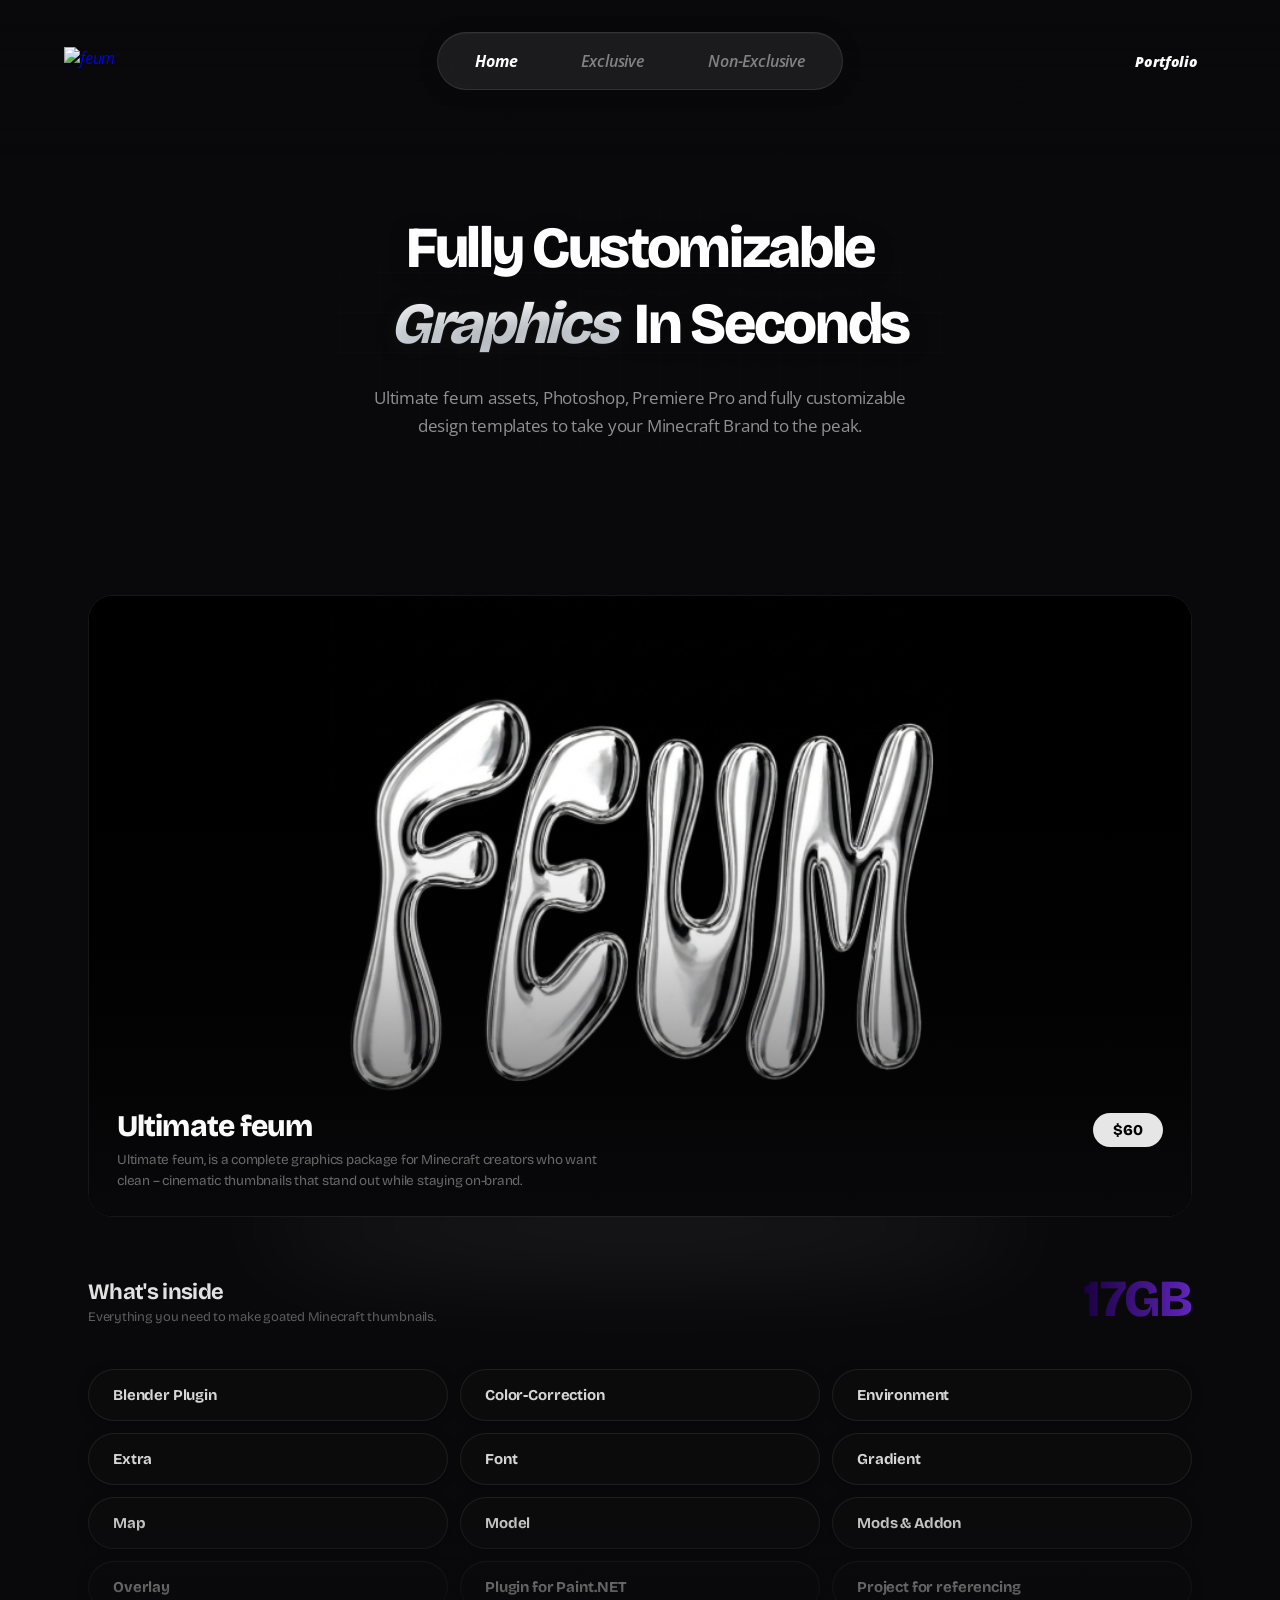
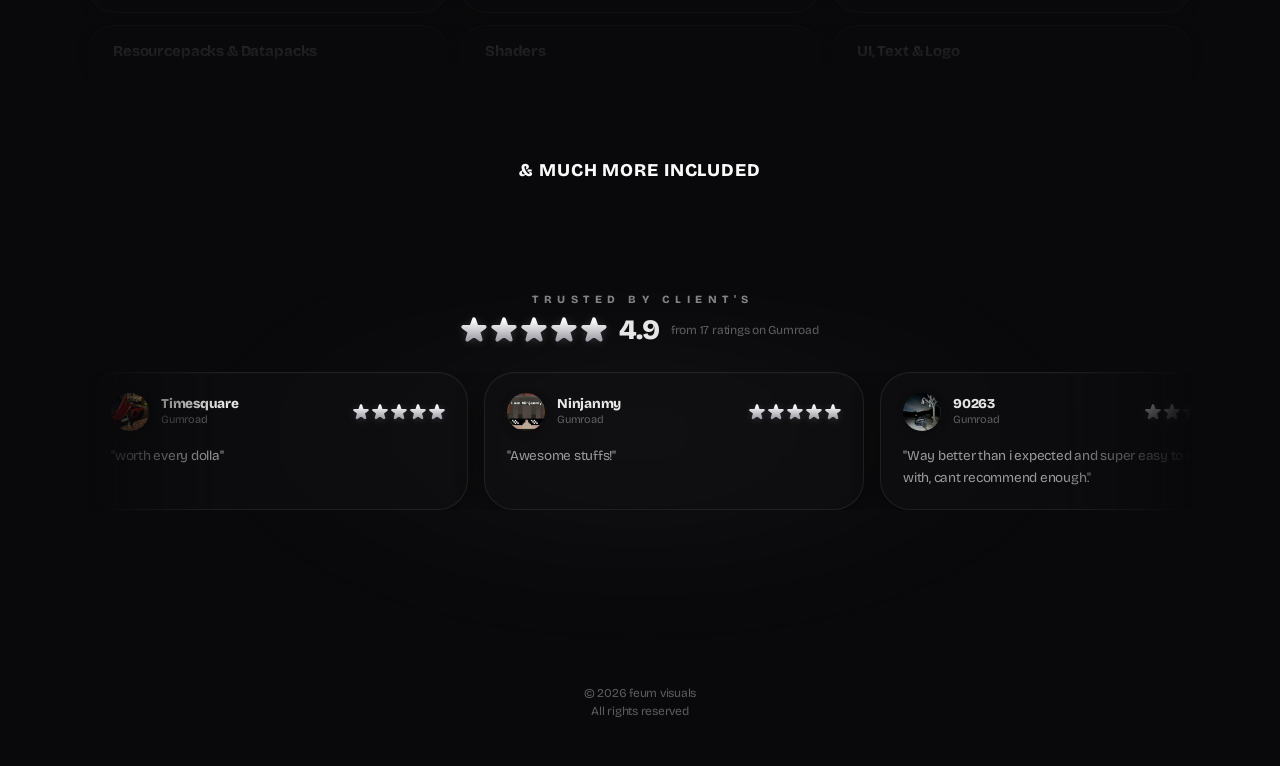
==== commit 209d6cab: "Add files via upload" ====
--- a/index.html
+++ b/index.html
@@ -4,13 +4,44 @@
   <meta charset="UTF-8" />
   <meta name="viewport" content="width=device-width, initial-scale=1.0" />
   <title>feumvis</title>
+  
+  <!-- SEO & Search Engine Meta Tags -->
+  <meta name="description" content="feum official store" />
+  <meta name="keywords" content="feum, feumvis, minecraft graphics, minecraft thumbnails, cinema 4d minecraft, blender minecraft rigs, minecraft lightroom, minecraft cc, minecraft designer, thumbnail assets" />
+  <meta name="author" content="feum" />
+
+  <!-- Open Graph / Facebook -->
+  <meta property="og:type" content="website" />
+  <meta property="og:url" content="https://feumm.github.io/feumvis" />
+  <meta property="og:title" content="feumvis" />
+  <meta property="og:description" content="feum official store" />
+  <meta property="og:image" content="https://feumvis.com/assets/opengraph.jpg" />
+  <meta property="og:image:alt" content="feumvis Ultimate graphics package banner" />
+  <meta property="og:site_name" content="feumvis" />
+
+  <!-- Twitter / X -->
+  <meta name="twitter:card" content="summary_large_image" />
+  <meta name="twitter:title" content="feumvis" />
+  <meta name="twitter:description" content="feum official store" />
+  <meta name="twitter:image" content="https://feumm.github.io/feumvis/opengraph.jpg" />
+  <meta name="twitter:image:alt" content="" />
+
+  <!-- Discord & Messaging App Theme Color -->
+  <meta name="theme-color" content="#18181b" />
+
   <link rel="icon" href="assets/favicon.svg" type="image/svg+xml" />
   <link rel="preconnect" href="https://fonts.googleapis.com" />
   <link rel="preconnect" href="https://fonts.gstatic.com" crossorigin />
-  <link href="https://fonts.googleapis.com/css2?family=Bricolage+Grotesque:opsz,wght@12..96,200..800&display=swap" rel="stylesheet" />
+  <link href="https://fonts.googleapis.com/css2?family=Bricolage+Grotesque:opsz,wght@12..96,200..800&family=Open+Sans:ital,wght@0,300..800;1,300..800&display=swap" rel="stylesheet" />
   <link rel="stylesheet" href="css/style.css" />
 </head>
 <body>
+
+<div class="ambient-bg-container" aria-hidden="true">
+  <div class="ambient-sphere ambient-sphere-1"></div>
+  <div class="ambient-sphere ambient-sphere-2"></div>
+  <div class="ambient-sphere ambient-sphere-3"></div>
+</div>
 
 <nav class="navbar">
   <div class="navbar-inner">
@@ -26,13 +57,35 @@
       </nav>
     </div>
     <div class="navbar-right">
-      <a href="https://feumm.github.io/feum/" target="_blank" rel="noopener noreferrer" class="portfolio-btn">Portfolio</a>
+      <a href="https://feumm.github.io/feumvis/" target="_blank" rel="noopener noreferrer" class="portfolio-btn">Portfolio</a>
     </div>
   </div>
 </nav>
 
 <main>
-  <div class="hero-wrap card-wrap" style="position:relative;">
+  <!-- Landing Hero Section -->
+  <section class="landing-hero animate-fade-in">
+    <div class="hero-grid-bg"></div>
+    <div class="hero-content">
+      <h1 class="hero-title">
+        Fully Customizable <br class="hero-mobile-br" />
+        <span class="hero-word-group">
+          <span class="hero-word-box" id="heroWordBox">
+            <span class="hero-word-inner" id="heroWordInner">
+              <span class="hero-word-item active">Graphics</span>
+            </span>
+          </span>
+          In Seconds
+        </span>
+      </h1>
+      
+      <p class="hero-subtitle">
+        Ultimate feum assets, Photoshop, Premiere Pro and fully customizable design templates to take your Minecraft Brand to the peak.
+      </p>
+    </div>
+  </section>
+
+  <div class="hero-wrap card-wrap" id="featured-product" style="position:relative; margin-top: 48px;">
     <a href="https://feum.gumroad.com/l/dmpcz" target="_blank" rel="noopener noreferrer" class="product-card">
       <div class="card-media">
         <img src="assets/product-cover.png" alt="Ultimate feum cover" />
@@ -444,7 +497,7 @@
 
 <svg style="position:absolute;width:0;height:0;overflow:hidden" aria-hidden="true">
   <defs>
-    <linearGradient id="starGrad" x1="0" y1="0" x2="0" y2="1"><stop offset="0%" stop-color="#ffe04d"/><stop offset="100%" stop-color="#c07800"/></linearGradient>
+    <linearGradient id="starGrad" x1="0" y1="0" x2="0" y2="1"><stop offset="0%" stop-color="#ffffff"/><stop offset="100%" stop-color="#a1a1aa"/></linearGradient>
     <filter id="lensFilter" x="-5%" y="-5%" width="110%" height="110%" color-interpolation-filters="sRGB">
       <feTurbulence type="fractalNoise" baseFrequency="0.9 0.85" numOctaves="3" seed="8" result="noise"/>
       <feDisplacementMap in="SourceGraphic" in2="noise" scale="3" xChannelSelector="R" yChannelSelector="G"/>
--- a/css/style.css
+++ b/css/style.css
@@ -16,6 +16,54 @@
   -webkit-font-smoothing: antialiased;
   overflow-x: hidden;
   letter-spacing: -0.015em;
+  scroll-behavior: smooth;
+}
+
+.navbar, .pill-nav, .pill-nav-link {
+  font-family: 'Open Sans', -apple-system, BlinkMacSystemFont, sans-serif;
+  font-style: italic;
+}
+
+/* Custom Scrollbar for modern look matching the brand - Desktop only */
+@media (min-width: 769px) {
+  ::-webkit-scrollbar {
+    width: 10px;
+    height: 10px;
+  }
+
+  ::-webkit-scrollbar-track {
+    background: #09090b;
+  }
+
+  ::-webkit-scrollbar-thumb {
+    background: rgba(255, 255, 255, 0.15);
+    border-radius: 9999px;
+    border: 2px solid #09090b;
+    transition: background 0.3s ease;
+  }
+
+  ::-webkit-scrollbar-thumb:hover {
+    background: rgba(255, 255, 255, 0.3);
+  }
+
+  /* Firefox scrollbar compat */
+  * {
+    scrollbar-width: thin;
+    scrollbar-color: rgba(255, 255, 255, 0.15) #09090b;
+  }
+}
+
+/* Hide all scrollbars on mobile devices */
+@media (max-width: 768px) {
+  * {
+    scrollbar-width: none !important;
+    -ms-overflow-style: none !important;
+  }
+  *::-webkit-scrollbar {
+    display: none !important;
+    width: 0 !important;
+    height: 0 !important;
+  }
 }
 
 body { min-height: 100dvh; background: var(--bg); overflow-x: hidden; }
@@ -25,21 +73,18 @@
   position: fixed;
   top: 0; left: 0; right: 0;
   z-index: 100;
-  height: 92px;
-  display: flex;
-  align-items: center;
-  padding: 0 24px;
-  background: rgba(0, 0, 0, 0.0);
-}
-
-.navbar::after {
-  content: '';
-  position: absolute;
-  top: 100%;
-  left: 0;
-  right: 0;
-  height: 60px;
-  pointer-events: none;
+  height: 154px;
+  display: flex;
+  align-items: flex-start;
+  padding: 32px 24px 0 24px;
+  background: linear-gradient(to bottom, 
+    rgba(9, 9, 11, 0.98) 0%, 
+    rgba(9, 9, 11, 0.88) 25%, 
+    rgba(9, 9, 11, 0.50) 58%, 
+    rgba(9, 9, 11, 0.15) 82%, 
+    rgba(9, 9, 11, 0.00) 100%
+  );
+  pointer-events: none; /* Let clicks pass outside inner elements */
 }
 
 .navbar-inner {
@@ -49,6 +94,7 @@
   display: grid;
   grid-template-columns: 1fr auto 1fr;
   align-items: center;
+  pointer-events: auto; /* Re-enable clicks for navbar links and buttons */
 }
 
 .navbar-logo a { display: flex; align-items: center; text-decoration: none; }
@@ -72,18 +118,7 @@
 }
 
 .pill-indicator {
-  position: absolute;
-  top: 5px;
-  left: 5px;
-  height: calc(100% - 10px);
-  background: rgba(255, 255, 255, 0.15);
-  border-radius: 9999px;
-  pointer-events: none;
-  z-index: 0;
-  transition: left 0.32s cubic-bezier(0.4, 0, 0.2, 1),
-              width 0.32s cubic-bezier(0.4, 0, 0.2, 1);
-  backdrop-filter: blur(8px);
-  -webkit-backdrop-filter: blur(8px);
+  display: none;
 }
 
 .pill-nav-link {
@@ -93,21 +128,21 @@
   align-items: center;
   padding: 12px 32px;
   border-radius: 9999px;
-  color: rgba(250, 250, 250, 0.60);
+  color: rgba(255, 255, 255, 0.45);
   text-decoration: none;
   font-size: 16px;
   font-weight: 600;
   letter-spacing: -0.01em;
-  transition: color 0.32s ease;
+  transition: color 0.32s ease, opacity 0.32s ease;
   white-space: nowrap;
 }
 
 .pill-nav-link:hover {
-  color: rgba(250, 250, 250, 0.85);
+  color: rgba(255, 255, 255, 0.85);
 }
 
 .pill-nav-link.active {
-  color: rgba(250, 250, 250, 0.95);
+  color: #ffffff;
   font-weight: 700;
 }
 
@@ -117,7 +152,6 @@
   display: inline-flex;
   align-items: center;
   padding: 7px 18px;
-  border: 1px solid rgba(255,255,255,0.2);
   border-radius: 9999px;
   color: var(--text);
   text-decoration: none;
@@ -126,7 +160,7 @@
   letter-spacing: -0.01em;
   transition: background 0.4s, border-color 0.4s;
 }
-.portfolio-btn:hover { background: rgba(255,255,255,0.06); border-color: rgba(255,255,255,0.35); }
+.portfolio-btn:hover { background: rgba(255, 255, 255, 0.08); border-color: rgba(255, 255, 255, 0.2); color: #fafafa; }
 
 /* ── LAYOUT ── */
 main {
@@ -137,7 +171,7 @@
 
 .page-header {
   margin-bottom: 40px;
-  animation: fadeUp 0.5s ease both;
+  animation: fadeUp 0.8s ease both;
 }
 .page-title {
   font-size: 28px;
@@ -164,7 +198,7 @@
 /* ── CARD WRAPPER (glow) ── */
 .card-wrap {
   position: relative;
-  animation: fadeUp 0.45s ease both;
+  animation: fadeUp 0.6s ease both;
 }
 .card-wrap:nth-child(1) { animation-delay: 0ms; }
 .card-wrap:nth-child(2) { animation-delay: 60ms; }
@@ -177,7 +211,7 @@
   position: absolute;
   inset: -30px;
   border-radius: 999px;
-  background: radial-gradient(ellipse at 50% 45%, rgba(190,155,230,0.22) 0%, rgba(160,120,210,0.10) 35%, transparent 70%);
+  background: radial-gradient(ellipse at 50% 45%, rgba(255, 255, 255, 0.03) 0%, rgba(255, 255, 255, 0.005) 45%, transparent 70%);
   filter: blur(24px);
   pointer-events: none;
   z-index: 0;
@@ -188,15 +222,18 @@
   position: relative;
   z-index: 1;
   display: block;
-  border-radius: 20px;
+  border-radius: 25px;
   overflow: hidden;
   background: transparent;
   border: 1px solid var(--border);
   text-decoration: none;
-  box-shadow: 0 0 30px rgba(160,110,210,0.08), 0 0 60px rgba(140,90,190,0.05);
-  transition: border-color 0.8s ease;
-}
-.product-card:hover { border-color: var(--border-hover); }
+  box-shadow: 0 4px 30px rgba(0, 0, 0, 0.45), 0 0 24px rgba(255, 255, 255, 0.01), inset 0 1px 1px rgba(255, 255, 255, 0.03);
+  transition: border-color 0.8s ease, box-shadow 0.8s ease;
+}
+.product-card:hover { 
+  border-color: rgba(255, 255, 255, 0.25); 
+  box-shadow: 0 4px 30px rgba(0, 0, 0, 0.5), 0 0 32px rgba(255, 255, 255, 0.04), inset 0 1px 1px rgba(255, 255, 255, 0.04);
+}
 
 .card-media {
   position: relative;
@@ -248,14 +285,19 @@
 }
 
 .card-info {
+  position: absolute;
+  bottom: 0;
+  left: 0;
+  right: 0;
   padding: 20px;
   display: flex;
   align-items: center;
   justify-content: space-between;
   gap: 16px;
-  background: rgba(9, 9, 11, 0.26);
-  backdrop-filter: blur(20px);
-  -webkit-backdrop-filter: blur(20px);
+  background: transparent;
+  backdrop-filter: none;
+  -webkit-backdrop-filter: none;
+  z-index: 10;
 }
 .card-title {
   font-size: 20px;
@@ -266,14 +308,14 @@
 }
 .card-price {
   flex-shrink: 0;
-  color: #fff;
+  color: #000;
   font-size: 13px;
   font-weight: 800;
   padding: 6px 14px;
   border-radius: 9999px;
   letter-spacing: -0.01em;
   white-space: nowrap;
-  background: rgba(255, 255, 255, 0.50);
+  background: rgba(255, 255, 255, 0.90);
   backdrop-filter: blur(20px);
   -webkit-backdrop-filter: blur(20px);
 }
@@ -295,7 +337,7 @@
   left: 15%;
   right: 15%;
   height: 80px;
-  background: rgba(170, 120, 240, 0.55);
+  background: rgba(255, 255, 255, 0.08);
   filter: blur(48px);
   border-radius: 50%;
   z-index: 0;
@@ -356,18 +398,18 @@
 .exclusive-page .word-cycle-text {
   background-image: linear-gradient(
     to right,
-    #4a9eff 0%,
-    #7b52d9 45%,
-    #9b5de5 100%
+    #ffffff 0%,
+    #e4e4e7 50%,
+    #a1a1aa 100%
   );
 }
 
 .nonexclusive-page .word-cycle-text {
   background-image: linear-gradient(
     to right,
-    #7040c0 0%,
-    #9055e8 50%,
-    #a855f7 100%
+    #a1a1aa 0%,
+    #ffffff 50%,
+    #e4e4e7 100%
   );
 }
 
@@ -427,12 +469,11 @@
   top: calc(100% + 8px);
   left: 0;
   min-width: 168px;
-  background: rgba(13,9,28,0.28);
-  backdrop-filter: blur(24px);
-  -webkit-backdrop-filter: blur(24px);
-  border: 1px solid rgba(160,100,255,0.14);
+  background: rgba(255,255,255,0.32);
+  backdrop-filter: blur(18px);
+  -webkit-backdrop-filter: blur(18px);
+  border: 2px solid rgba(255,255,255,0.14);
   border-radius: 22px;
-  box-shadow: 0 4px 32px rgba(80,30,180,0.22);
   padding: 5px;
   opacity: 0;
   pointer-events: none;
@@ -482,7 +523,7 @@
   width: 6px;
   height: 6px;
   border-radius: 70%;
-  background: rgba(180,140,255,0.8);
+  background: #ffffff;
 }
 
 .view-toggle {
@@ -518,7 +559,16 @@
 .product-grid.list-view .card-wrap::before { display: none; }
 .product-grid.list-view .product-card { display: flex; flex-direction: row; border-radius: 12px; }
 .product-grid.list-view .card-media { width: 200px; flex-shrink: 0; aspect-ratio: unset; height: 104px; border-radius: 0; }
-.product-grid.list-view .card-info { flex: 1; padding: 0 20px; align-items: center; min-height: 104px; }
+.product-grid.list-view .card-info {
+  position: static;
+  background: transparent;
+  backdrop-filter: none;
+  -webkit-backdrop-filter: none;
+  flex: 1;
+  padding: 0 20px;
+  align-items: center;
+  min-height: 104px;
+}
 .product-grid.list-view .card-title { font-size: 16px; }
 
 /* ── WHAT'S INSIDE ── */
@@ -533,7 +583,7 @@
   gap: 16px;
   margin-bottom: 24px;
   padding-bottom: 20px;
-  border-bottom: 1px solid var(--border);
+  border-bottom: none;
 }
 
 .inside-title {
@@ -643,10 +693,10 @@
   border-radius: 13px;
   overflow: hidden;
   max-height: 160px;
-  background: rgba(20, 18, 26, 0.95);
-  backdrop-filter: blur(20px);
-  -webkit-backdrop-filter: blur(20px);
-  border: 1px solid rgba(255, 255, 255, 0.10);
+  background: rgba(12, 12, 14, 0.96);
+  backdrop-filter: blur(28px);
+  -webkit-backdrop-filter: blur(28px);
+  border: 1px solid rgba(255, 255, 255, 0.08);
   box-shadow: 0 4px 20px rgba(0, 0, 0, 0.4);
   opacity: 0;
   transform: translateY(-4px);
@@ -666,7 +716,7 @@
   left: 0;
   right: 0;
   height: 40px;
-  background: linear-gradient(to top, rgba(20, 18, 26, 1) 0%, rgba(20, 18, 26, 0.5) 60%, transparent 100%);
+  background: linear-gradient(to top, rgba(12, 12, 14, 1) 0%, rgba(12, 12, 14, 0.5) 60%, transparent 100%);
   pointer-events: none;
   z-index: 10;
 }
@@ -709,8 +759,8 @@
   cursor: default;
   opacity: 0;
   transform: translateY(18px);
-  background: rgba(20, 18, 26, 0.80);
-  border: 1px solid rgba(255, 255, 255, 0.10);
+  background: rgba(12, 12, 14, 0.85);
+  border: 1px solid rgba(255, 255, 255, 0.08);
   box-shadow: 0 2px 12px rgba(0, 0, 0, 0.3);
   transition: transform 0.3s cubic-bezier(0.175, 0.885, 0.32, 1.6),
               box-shadow 0.3s ease,
@@ -786,7 +836,7 @@
 .reviews-section {
   margin-top: 64px;
   padding-top: 48px;
-  border-top: 1px solid var(--border);
+  border-top: none;
   position: relative;
 }
 
@@ -797,7 +847,7 @@
   left: 10%;
   right: 10%;
   height: 320px;
-  background: radial-gradient(ellipse at 50% 40%, rgba(120, 60, 220, 0.18) 0%, rgba(80, 30, 160, 0.10) 45%, transparent 75%);
+  background: radial-gradient(ellipse at 50% 40%, rgba(255, 255, 255, 0.04) 0%, rgba(255, 255, 255, 0.01) 45%, transparent 75%);
   filter: blur(40px);
   pointer-events: none;
   z-index: 0;
@@ -807,26 +857,33 @@
   margin-bottom: 28px;
   position: relative;
   z-index: 1;
+  display: flex;
+  justify-content: center;
+  align-items: center;
 }
 
 .reviews-meta {
   display: flex;
   flex-direction: column;
-  gap: 8px;
+  align-items: center;
+  text-align: center;
+  gap: 10px;
 }
 
 .reviews-label {
   font-size: 11px;
   font-weight: 800;
-  letter-spacing: 0.6em;
+  letter-spacing: 0.5em;
+  text-indent: 0.5em;
   text-transform: uppercase;
-  color: linear-gradient(0deg, rgba(150, 150, 150, 1) 43%, rgba(235, 235, 235, 1) 100%);
+  color: rgba(250, 250, 250, 0.5);
 }
 
 .reviews-score {
   display: flex;
   align-items: center;
-  gap: 10px;
+  justify-content: center;
+  gap: 12px;
   flex-wrap: wrap;
 }
 
@@ -840,7 +897,7 @@
 .reviews-stars .star-svg {
   width: 26px;
   height: 26px;
-  filter: drop-shadow(0 1px 4px rgba(220, 160, 0, 0.45));
+  filter: drop-shadow(0 1px 4px rgba(255, 255, 255, 0.15));
 }
 
 .reviews-avg {
@@ -885,16 +942,17 @@
 .mc-card {
   flex-shrink: 0;
   width: 380px;
-  background: rgba(14, 9, 28, 0.56);
-  border: 1px solid rgba(160, 100, 255, 0.18);
+  background: rgba(17, 17, 19, 0.5);
+  border: 1px solid rgba(255, 255, 255, 0.08);
   border-radius: 30px;
   padding: 20px 22px;
   display: flex;
   flex-direction: column;
   gap: 14px;
   box-shadow:
-    0 4px 28px rgba(0, 0, 0, 0.4),
-    inset 0 1px 0 rgba(255, 255, 255, 0.04);
+    0 4px 28px rgba(0, 0, 0, 0.45),
+    0 0 16px rgba(255, 255, 255, 0.01),
+    inset 0 1px 0 rgba(255, 255, 255, 0.02);
   backdrop-filter: blur(20px);
   -webkit-backdrop-filter: blur(20px);
 }
@@ -916,7 +974,7 @@
 .mc-stars .star-svg {
   width: 16px;
   height: 16px;
-  filter: drop-shadow(0 1px 4px rgba(210, 150, 0, 0.55));
+  filter: drop-shadow(0 1px 4px rgba(255, 255, 255, 0.15));
 }
 
 .mc-body {
@@ -963,7 +1021,7 @@
 /* ── FOOTER ── */
 .site-footer {
   margin-top: 80px;
-  border-top: 1px solid var(--border);
+  border-top: none;
   padding: 40px 24px 48px;
 }
 
@@ -1007,10 +1065,10 @@
   position: absolute;
   inset: -1px;
   border-radius: 9999px;
-  background: linear-gradient(135deg, rgba(160, 100, 255, 0.35) 0%, rgba(100, 60, 200, 0.15) 50%, rgba(200, 130, 255, 0.25) 100%);
+  background: linear-gradient(135deg, rgba(255, 255, 255, 0.15) 0%, rgba(255, 255, 255, 0.05) 50%, rgba(255, 255, 255, 0.1) 100%);
   filter: blur(18px);
   z-index: -1;
-  opacity: 0.7;
+  opacity: 0.55;
 }
 
 .sticky-cta-inner {
@@ -1018,16 +1076,16 @@
   align-items: center;
   gap: 20px;
   padding: 10px 10px 10px 16px;
-  background: rgba(10, 7, 22, 0.82);
+  background: rgba(9, 9, 11, 0.92);
   backdrop-filter: blur(32px);
   -webkit-backdrop-filter: blur(32px);
-  border: 1px solid rgba(150, 100, 240, 0.22);
+  border: 1px solid rgba(255, 255, 255, 0.15);
   border-radius: 9999px;
   box-shadow:
     0 2px 0 0 rgba(255,255,255,0.04) inset,
-    0 24px 64px rgba(0, 0, 0, 0.7),
-    0 0 0 1px rgba(255,255,255,0.04),
-    0 0 48px rgba(130, 80, 220, 0.18);
+    0 24px 64px rgba(0, 0, 0, 0.85),
+    0 0 0 1px rgba(255,255,255,0.01),
+    0 0 48px rgba(255, 255, 255, 0.05);
   white-space: nowrap;
 }
 
@@ -1101,8 +1159,20 @@
 }
 
 @media (max-width: 480px) {
-  .sticky-cta-meta { display: none; }
-  .sticky-cta-inner { gap: 14px; padding: 8px 8px 8px 14px; }
+  .sticky-cta {
+    bottom: 16px !important;
+    max-width: calc(100vw - 24px) !important;
+  }
+  .sticky-cta-meta { display: none !important; }
+  .sticky-cta-inner {
+    gap: 10px !important;
+    padding: 6px 6px 6px 12px !important;
+    max-width: 100% !important;
+    box-sizing: border-box !important;
+  }
+  .sticky-cta-name {
+    font-size: 13px !important;
+  }
 }
 
 /* ── SCROLL REVEAL ── */
@@ -1127,3 +1197,553 @@
   0%   { background-position: 0% 50%; }
   100% { background-position: 100% 50%; }
 }
+
+/* ── AMBIENT ANIMATED BACKGROUND ── */
+.ambient-bg-container {
+  position: fixed;
+  inset: 0;
+  width: 100vw;
+  height: 100vh;
+  overflow: hidden;
+  pointer-events: none;
+  z-index: -10;
+  opacity: 0.6;
+}
+
+.ambient-sphere {
+  position: absolute;
+  border-radius: 50%;
+  filter: blur(120px);
+  opacity: 0.12;
+  mix-blend-mode: plus-lighter;
+}
+
+.ambient-sphere-1 {
+  width: 45vw;
+  height: 45vw;
+  background: radial-gradient(circle, rgba(255, 255, 255, 0.1) 0%, rgba(255, 255, 255, 0.005) 65%, transparent 100%);
+  top: -10vw;
+  left: 10vw;
+  animation: floatSphere1 35s ease-in-out infinite alternate;
+}
+
+.ambient-sphere-2 {
+  width: 35vw;
+  height: 35vw;
+  background: radial-gradient(circle, rgba(200, 200, 200, 0.06) 0%, rgba(200, 200, 200, 0.003) 65%, transparent 100%);
+  bottom: 10vw;
+  right: 5vw;
+  animation: floatSphere2 40s ease-in-out infinite alternate;
+}
+
+.ambient-sphere-3 {
+  width: 40vw;
+  height: 40vw;
+  background: radial-gradient(circle, rgba(150, 150, 150, 0.04) 0%, rgba(150, 150, 150, 0) 70%, transparent 100%);
+  top: 40%;
+  left: 35%;
+  animation: floatSphere3 45s ease-in-out infinite alternate;
+}
+
+@keyframes floatSphere1 {
+  0% { transform: translate(0, 0) scale(1); }
+  50% { transform: translate(6vw, 10vh) scale(1.08); }
+  100% { transform: translate(-4vw, 5vh) scale(0.92); }
+}
+
+@keyframes floatSphere2 {
+  0% { transform: translate(0, 0) scale(1); }
+  50% { transform: translate(-8vw, -6vh) scale(0.88); }
+  100% { transform: translate(5vw, 12vh) scale(1.04); }
+}
+
+@keyframes floatSphere3 {
+  0% { transform: translate(0, 0) scale(1); }
+  50% { transform: translate(-5vw, 8vh) scale(1.12); }
+  100% { transform: translate(6vw, -10vh) scale(0.96); }
+}
+
+/* ── SOLD OUT FUNCTIONALITY BADGES ── */
+.sold-out-overlay {
+  position: absolute;
+  top: 0;
+  left: 0;
+  width: 100%;
+  height: 100%;
+  background: rgba(9, 9, 11, 0.45);
+  backdrop-filter: blur(2.5px);
+  -webkit-backdrop-filter: blur(2.5px);
+  display: flex;
+  align-items: center;
+  justify-content: center;
+  z-index: 5;
+  opacity: 0;
+  pointer-events: none;
+  transition: opacity 0.32s cubic-bezier(0.4, 0, 0.2, 1);
+  border-radius: 8px;
+}
+
+.product-card.sold-out .sold-out-overlay {
+  opacity: 1;
+}
+
+.sold-out-badge {
+  background: rgba(220, 38, 38, 0.2); /* transparent rich red */
+  border: 1.5px solid rgba(239, 68, 68, 0.6);
+  color: #ffffff;
+  font-family: 'Open Sans', -apple-system, BlinkMacSystemFont, sans-serif;
+  font-style: italic;
+  font-weight: 800;
+  text-transform: uppercase;
+  font-size: 13px;
+  letter-spacing: 0.12em;
+  padding: 8px 18px;
+  border-radius: 9999px;
+  backdrop-filter: blur(8px);
+  -webkit-backdrop-filter: blur(8px);
+  box-shadow: 0 4px 18px rgba(220, 38, 38, 0.35);
+  transform: scale(0.9);
+  transition: transform 0.32s cubic-bezier(0.16, 1, 0.3, 1),
+              background-color 0.32s ease,
+              box-shadow 0.32s ease;
+}
+
+.product-card.sold-out:hover .sold-out-badge {
+  transform: scale(1);
+  background: rgba(220, 38, 38, 0.3);
+  box-shadow: 0 4px 22px rgba(220, 38, 38, 0.55);
+}
+
+.product-card.sold-out .card-media img {
+  filter: grayscale(80%) brightness(50%);
+  transition: filter 0.32s ease;
+}
+
+.product-card.sold-out .card-price {
+  color: rgba(255, 255, 255, 0.3) !important;
+  text-decoration: line-through;
+  font-size: 14px;
+}
+
+.product-card.sold-out .card-info {
+  position: relative;
+}
+
+.product-card.sold-out .card-info::after {
+  content: "SOLD OUT";
+  font-size: 10px;
+  font-weight: 800;
+  color: #ef4444; /* red-500 */
+  border: 1.2px solid rgba(239, 68, 68, 0.5);
+  padding: 2.5px 9px;
+  border-radius: 9999px;
+  background: rgba(239, 68, 68, 0.12);
+  letter-spacing: 0.06em;
+  font-style: italic;
+  font-family: 'Open Sans', sans-serif;
+  margin-left: auto;
+  align-self: center;
+}
+
+/* ── LANDING HERO SECTION ── */
+.landing-hero {
+  position: relative;
+  width: 100%;
+  padding: 100px 24px 70px 24px;
+  margin-top: 16px;
+  display: flex;
+  flex-direction: column;
+  align-items: center;
+  text-align: center;
+  z-index: 10;
+  overflow: hidden;
+  border-radius: 32px;
+}
+
+.hero-grid-bg {
+  position: absolute;
+  inset: 0;
+  background-image: 
+    linear-gradient(rgba(255, 255, 255, 0.012) 1px, transparent 1px),
+    linear-gradient(90deg, rgba(255, 255, 255, 0.012) 1px, transparent 1px);
+  background-size: 40px 40px;
+  background-position: center top;
+  mask-image: radial-gradient(ellipse 60% 60% at 50% 50%, #000 35%, transparent 100%);
+  -webkit-mask-image: radial-gradient(ellipse 60% 60% at 50% 50%, #000 35%, transparent 100%);
+  z-index: 0;
+  pointer-events: none;
+}
+
+.hero-content {
+  position: relative;
+  z-index: 5;
+  max-width: 820px;
+  width: 100%;
+  display: flex;
+  flex-direction: column;
+  align-items: center;
+}
+
+.hero-title {
+  font-size: 58px;
+  font-weight: 800;
+  line-height: 1.25;
+  letter-spacing: -0.04em;
+  color: #ffffff;
+  margin-bottom: 24px;
+  text-shadow: 0 4px 20px rgba(0,0,0,0.3);
+  transform: translateY(25px);
+  animation: heroFadeUp 0.9s cubic-bezier(0.16, 1, 0.3, 1) 0.1s forwards;
+  opacity: 0;
+}
+
+.hero-mobile-br {
+  display: none;
+}
+
+/* Container holding rotating box and the trailing "In Seconds" */
+.hero-word-group {
+  display: inline-flex;
+  align-items: center;
+  justify-content: center;
+  vertical-align: middle;
+  white-space: nowrap;
+}
+
+/* Dynamic shifting word container */
+.hero-word-box {
+  display: inline-flex;
+  align-items: center;
+  justify-content: center;
+  vertical-align: middle;
+  position: relative;
+  overflow-y: hidden;
+  overflow-x: visible; /* Never clip text horizontally once safe widths are met */
+  height: 72px;
+  width: 240px; /* Default fallback width before JS initialization */
+  margin: 0 4px;
+  transition: width 0.42s cubic-bezier(0.25, 1, 0.5, 1); /* Elegant, buttery smooth transition */
+  scrollbar-width: none; /* Hide for Firefox */
+  -ms-overflow-style: none; /* Hide for IE/Edge */
+}
+
+.hero-word-box::-webkit-scrollbar {
+  display: none !important;
+  width: 0 !important;
+  height: 0 !important;
+}
+
+.hero-word-inner {
+  position: relative;
+  height: 100%;
+  width: 100%;
+  display: flex;
+  align-items: center;
+  justify-content: center;
+  scrollbar-width: none;
+  -ms-overflow-style: none;
+}
+
+.hero-word-inner::-webkit-scrollbar {
+  display: none !important;
+  width: 0 !important;
+  height: 0 !important;
+}
+
+.hero-word-item {
+  position: absolute;
+  left: 50%;
+  top: 50%;
+  transform: translate(-50%, calc(-50% + 24px));
+  white-space: nowrap;
+  padding: 0 8px; /* Safe micro padding so we don't artificially bloat the horizontal bounds */
+  box-sizing: border-box;
+  /* Premium high-contrast silver/white metallic gradient that never goes dark to avoid background bleeding/clipping */
+  background: linear-gradient(180deg, #ffffff 0%, #f1f5f9 45%, #cbd5e1 100%);
+  -webkit-background-clip: text;
+  -webkit-text-fill-color: transparent;
+  background-clip: text;
+  filter: drop-shadow(0 2px 8px rgba(0, 0, 0, 0.4)) drop-shadow(0 0 1px rgba(255, 255, 255, 0.1));
+  font-weight: 900; /* Extra bold to stand out than the header text */
+  font-style: italic;
+  opacity: 0;
+  transition: opacity 0.35s ease, transform 0.4s cubic-bezier(0.34, 1.56, 0.64, 1);
+}
+
+.hero-word-item.active {
+  opacity: 1;
+  transform: translate(-50%, -50%);
+}
+
+.hero-word-item.outgoing {
+  opacity: 0;
+  transform: translate(-50%, calc(-50% - 24px));
+}
+
+.hero-subtitle {
+  max-width: 580px;
+  font-size: 17px;
+  color: rgba(255, 255, 255, 0.55);
+  line-height: 1.6;
+  margin-bottom: 38px;
+  font-family: 'Open Sans', sans-serif;
+  font-weight: 400;
+  transform: translateY(20px);
+  animation: heroFadeUp 1s cubic-bezier(0.16, 1, 0.3, 1) 0.2s forwards;
+  opacity: 0;
+}
+
+.hero-buttons {
+  display: flex;
+  align-items: center;
+  justify-content: center;
+  gap: 16px;
+  transform: translateY(20px);
+  animation: heroFadeUp 1.1s cubic-bezier(0.16, 1, 0.3, 1) 0.3s forwards;
+  opacity: 0;
+}
+
+.hero-btn-primary {
+  display: inline-flex;
+  align-items: center;
+  gap: 8px;
+  background: linear-gradient(135deg, #4f46e5 0%, #7c3aed 100%);
+  border: none;
+  border-radius: 9999px;
+  padding: 14px 28px;
+  font-size: 15px;
+  font-weight: 800;
+  font-family: 'Open Sans', sans-serif;
+  font-style: italic;
+  color: #ffffff;
+  text-decoration: none;
+  box-shadow: 0 8px 20px rgba(124, 58, 237, 0.22);
+  transition: transform 0.22s cubic-bezier(0.16, 1, 0.3, 1), box-shadow 0.22s, filter 0.22s;
+  cursor: pointer;
+}
+
+.hero-btn-primary:hover {
+  transform: translateY(-2px);
+  box-shadow: 0 12px 28px rgba(124, 58, 237, 0.32);
+  filter: brightness(1.1);
+}
+
+.hero-btn-secondary {
+  display: inline-flex;
+  align-items: center;
+  gap: 8px;
+  background: rgba(255, 255, 255, 0.03);
+  border: 1px solid rgba(255, 255, 255, 0.08);
+  border-radius: 9999px;
+  padding: 14px 28px;
+  font-size: 15px;
+  font-weight: 700;
+  font-family: 'Open Sans', sans-serif;
+  font-style: italic;
+  color: rgba(255, 255, 255, 0.85);
+  cursor: pointer;
+  transition: background-color 0.2s, border-color 0.2s, color 0.2s, transform 0.22s cubic-bezier(0.16, 1, 0.3, 1);
+}
+
+.hero-btn-secondary:hover {
+  transform: translateY(-2px);
+  background: rgba(255, 255, 255, 0.07);
+  border-color: rgba(255, 255, 255, 0.2);
+  color: #ffffff;
+}
+
+@keyframes heroFadeUp {
+  to {
+    opacity: 1;
+    transform: translateY(0);
+  }
+}
+
+/* Responsiveness adjustments for Hero titles */
+@media (max-width: 768px) {
+  /* Main Container Padding adjustment to offset fixed mobile navbar */
+  main {
+    padding: 138px 16px 56px !important;
+  }
+
+  /* Fixed Navbar Mobile Optimization */
+  .navbar {
+    height: auto !important;
+    padding: 14px 16px !important;
+    background: rgba(9, 9, 11, 0.96) !important;
+    backdrop-filter: blur(24px) !important;
+    -webkit-backdrop-filter: blur(24px) !important;
+    border-bottom: 1px solid rgba(255, 255, 255, 0.08) !important;
+  }
+  .navbar-inner {
+    display: flex !important;
+    flex-direction: column !important;
+    gap: 12px !important;
+    max-width: 100% !important;
+    padding: 0 !important;
+  }
+  .navbar-logo {
+    display: flex !important;
+    justify-content: flex-start !important;
+    width: 100% !important;
+  }
+  .navbar-logo img {
+    height: 22px !important;
+  }
+  .navbar-right {
+    position: absolute !important;
+    top: 13px !important;
+    right: 16px !important;
+    display: flex !important;
+  }
+  .portfolio-btn {
+    padding: 5px 12px !important;
+    font-size: 12.5px !important;
+  }
+  .navbar-center {
+    width: 100% !important;
+    display: flex !important;
+    justify-content: center !important;
+  }
+  .pill-nav {
+    width: 100% !important;
+    max-width: 328px !important;
+    display: flex !important;
+    justify-content: space-between !important;
+    gap: 4px !important;
+    padding: 3px !important;
+    box-sizing: border-box !important;
+  }
+  .pill-nav-link {
+    padding: 8px 0 !important;
+    font-size: 13px !important;
+    flex: 1 !important;
+    text-align: center !important;
+    justify-content: center !important;
+  }
+
+  /* Landing Hero */
+  .landing-hero {
+    padding: 24px 16px 40px 16px !important;
+  }
+  .hero-title {
+    font-size: 28px !important;
+    line-height: 1.35 !important;
+  }
+  .hero-mobile-br {
+    display: block !important;
+  }
+  .hero-word-group {
+    display: inline-flex !important;
+    align-items: center !important;
+    justify-content: center !important;
+    white-space: nowrap !important;
+    flex-wrap: nowrap !important;
+  }
+  .hero-word-box {
+    height: 48px !important;
+    border-radius: 0 !important;
+    margin: 0 2px !important;
+    overflow-y: hidden !important;
+    overflow-x: visible !important;
+    scrollbar-width: none !important;
+    -ms-overflow-style: none !important;
+  }
+  .hero-word-box::-webkit-scrollbar {
+    display: none !important;
+    width: 0 !important;
+    height: 0 !important;
+  }
+  .hero-subtitle {
+    font-size: 14.5px !important;
+    line-height: 1.55 !important;
+    max-width: 100% !important;
+    margin-bottom: 24px !important;
+  }
+
+  /* Featured Hero Product Card */
+  .hero-wrap {
+    margin-top: 24px !important;
+  }
+  .hero-wrap .product-card {
+    display: flex !important;
+    flex-direction: column !important;
+    background: rgba(20, 20, 24, 0.8) !important;
+    border: 1px solid rgba(255, 255, 255, 0.08) !important;
+    border-radius: 20px !important;
+    overflow: hidden !important;
+  }
+  .hero-wrap .card-info {
+    position: relative !important;
+    bottom: auto !important;
+    left: auto !important;
+    right: auto !important;
+    padding: 20px !important;
+    background: rgba(12, 12, 14, 0.85) !important;
+    border-top: 1px solid rgba(255, 255, 255, 0.05) !important;
+    flex-direction: column !important;
+    gap: 12px !important;
+    align-items: flex-start !important;
+    width: 100% !important;
+    box-sizing: border-box !important;
+  }
+  .hero-wrap .card-title {
+    font-size: 22px !important;
+  }
+  .card-desc {
+    font-size: 13px !important;
+    line-height: 1.55 !important;
+    color: rgba(250, 250, 250, 0.5) !important;
+    margin-top: 6px !important;
+    max-width: 100% !important;
+  }
+  .hero-wrap .card-price {
+    font-size: 14px !important;
+    align-self: flex-start !important;
+    margin-top: 4px !important;
+  }
+
+  /* Page Headers (Exclusive & Non-Exclusive) */
+  .page-header {
+    flex-direction: column !important;
+    align-items: flex-start !important;
+    gap: 16px !important;
+    margin-bottom: 24px !important;
+    text-align: left !important;
+  }
+  .page-title {
+    font-size: 24px !important;
+  }
+  .page-desc {
+    font-size: 13px !important;
+    max-width: 100% !important;
+  }
+  .word-cycle {
+    align-self: flex-start !important;
+    text-align: left !important;
+  }
+  .word-cycle-text {
+    font-size: 24px !important;
+  }
+
+  /* What's Inside section */
+  .inside-section {
+    margin-top: 40px !important;
+    padding: 0 4px !important;
+  }
+  .inside-header {
+    flex-direction: column !important;
+    align-items: flex-start !important;
+    gap: 12px !important;
+    margin-bottom: 20px !important;
+    padding-bottom: 12px !important;
+  }
+  .inside-total {
+    align-self: flex-start !important;
+  }
+  .inside-gb {
+    font-size: 44px !important;
+  }
+}
+
+
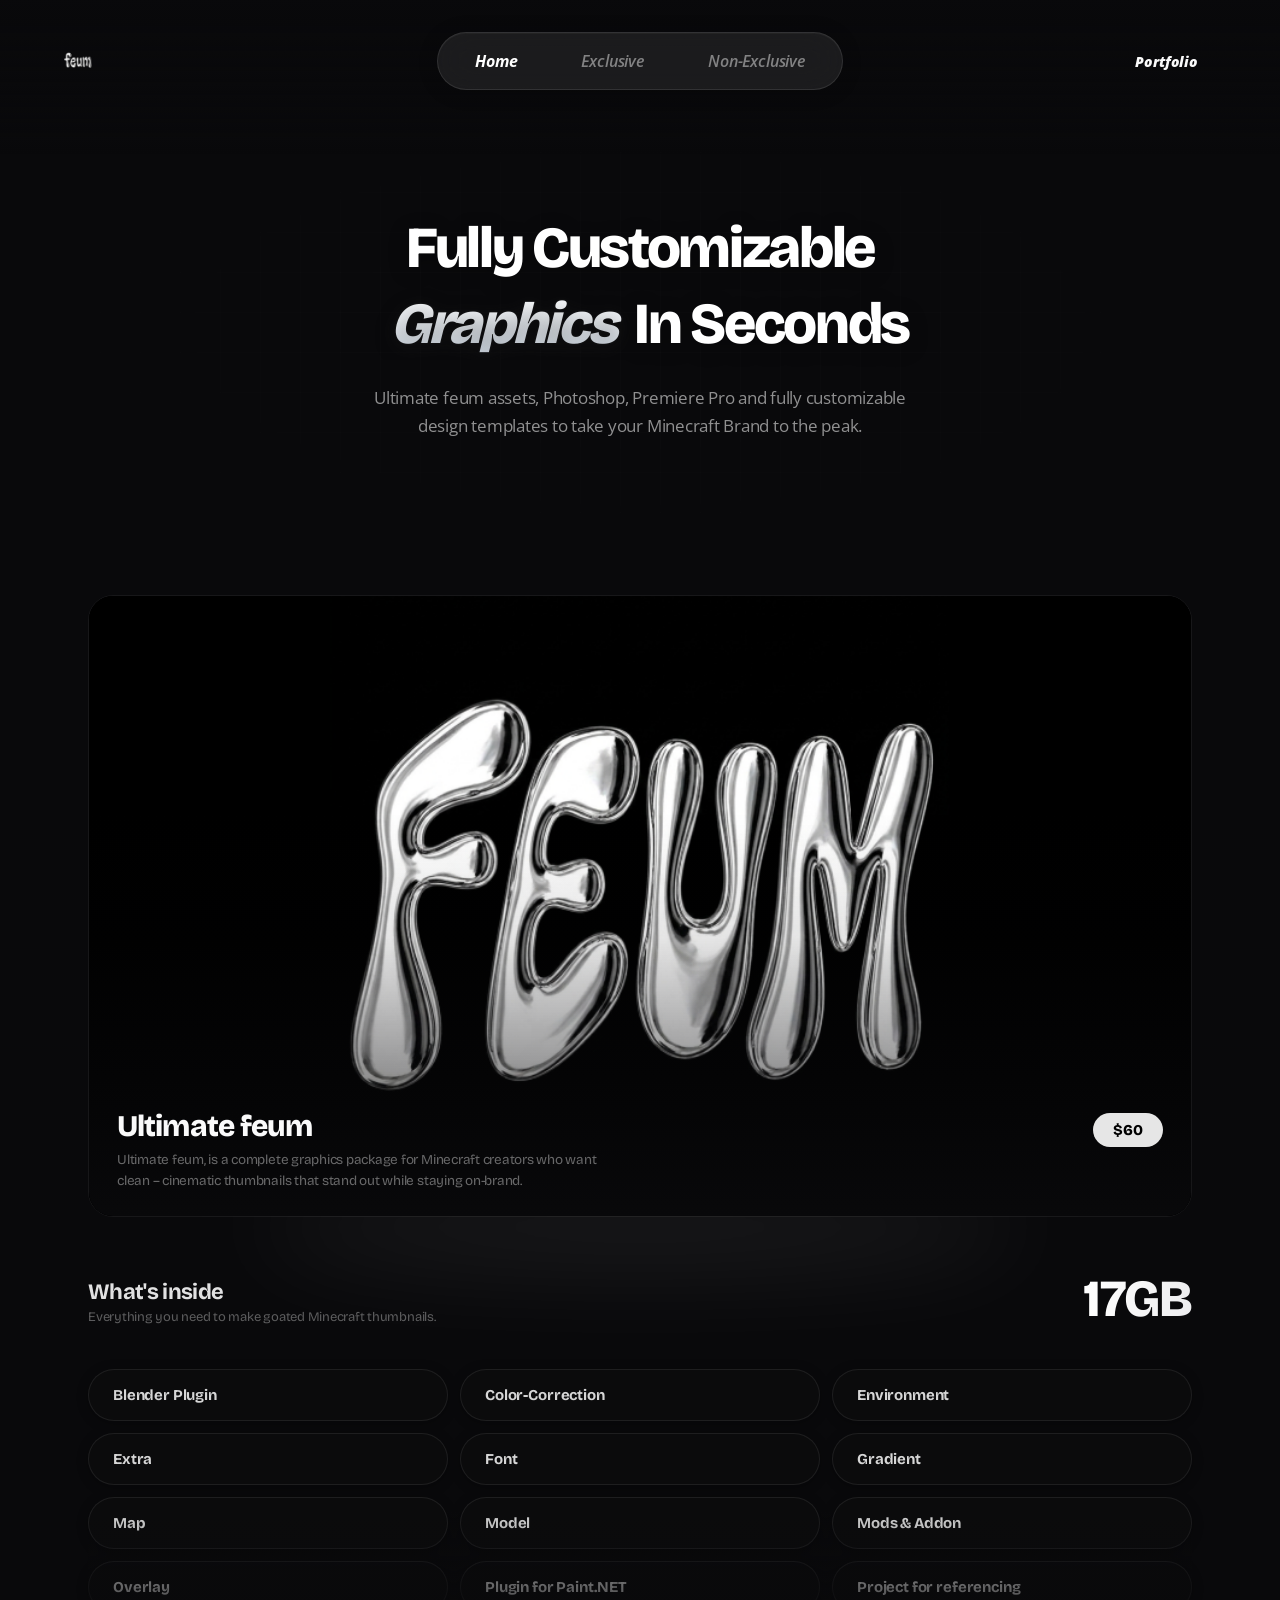
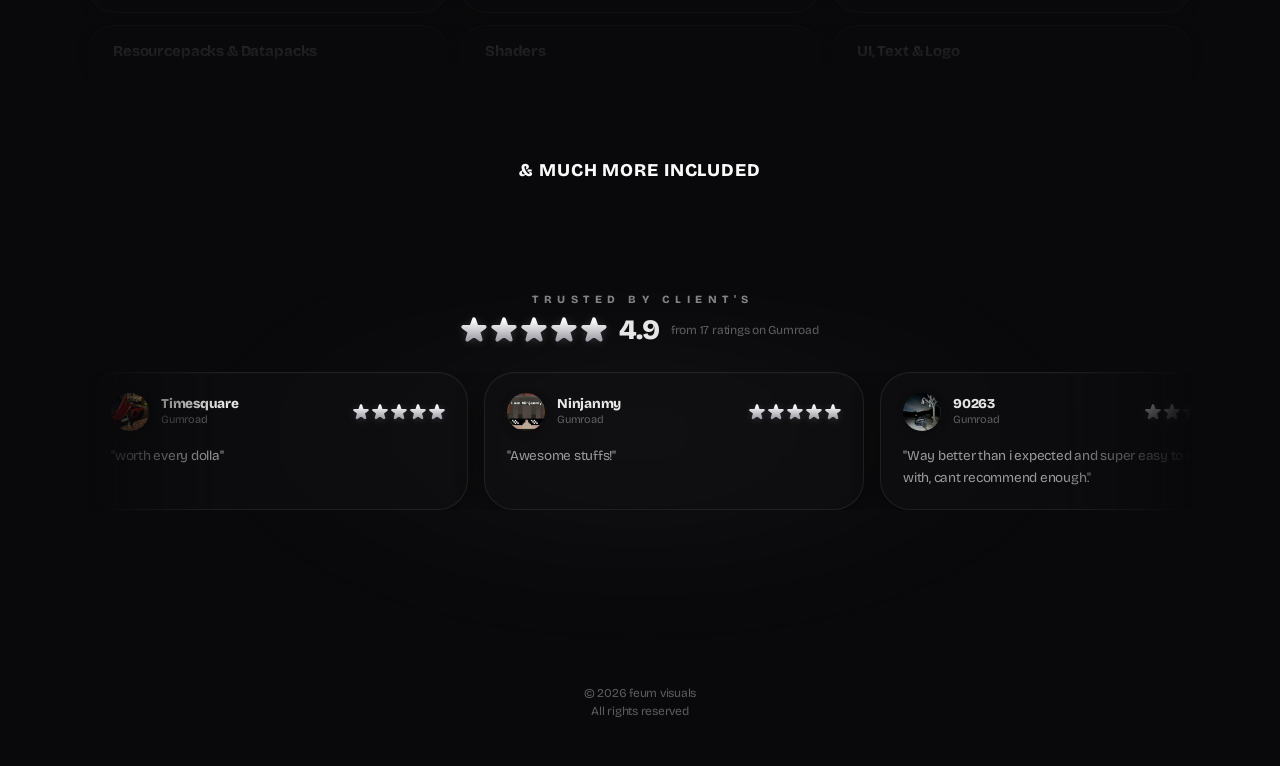
==== commit acdbe310: "Update index.html" ====
--- a/index.html
+++ b/index.html
@@ -57,7 +57,7 @@
       </nav>
     </div>
     <div class="navbar-right">
-      <a href="https://feumm.github.io/feumvis/" target="_blank" rel="noopener noreferrer" class="portfolio-btn">Portfolio</a>
+      <a href="https://feumm.github.io/feum/" target="_blank" rel="noopener noreferrer" class="portfolio-btn">Portfolio</a>
     </div>
   </div>
 </nav>
--- a/css/style.css
+++ b/css/style.css
@@ -610,7 +610,12 @@
   font-size: 52px;
   font-weight: 900;
   letter-spacing: -0.02em;
-  background: linear-gradient(to right, #1a0040 0%, #5a20b0 30%, #9b5ff5 55%, #6b2fcc 80%, #2a0060 100%);
+  background: linear-gradient(
+    to right,
+    #ffffff 0%,
+    #e4e4e7 50%,
+    #a1a1aa 100%
+  );
   -webkit-background-clip: text;
   background-clip: text;
   -webkit-text-fill-color: transparent;
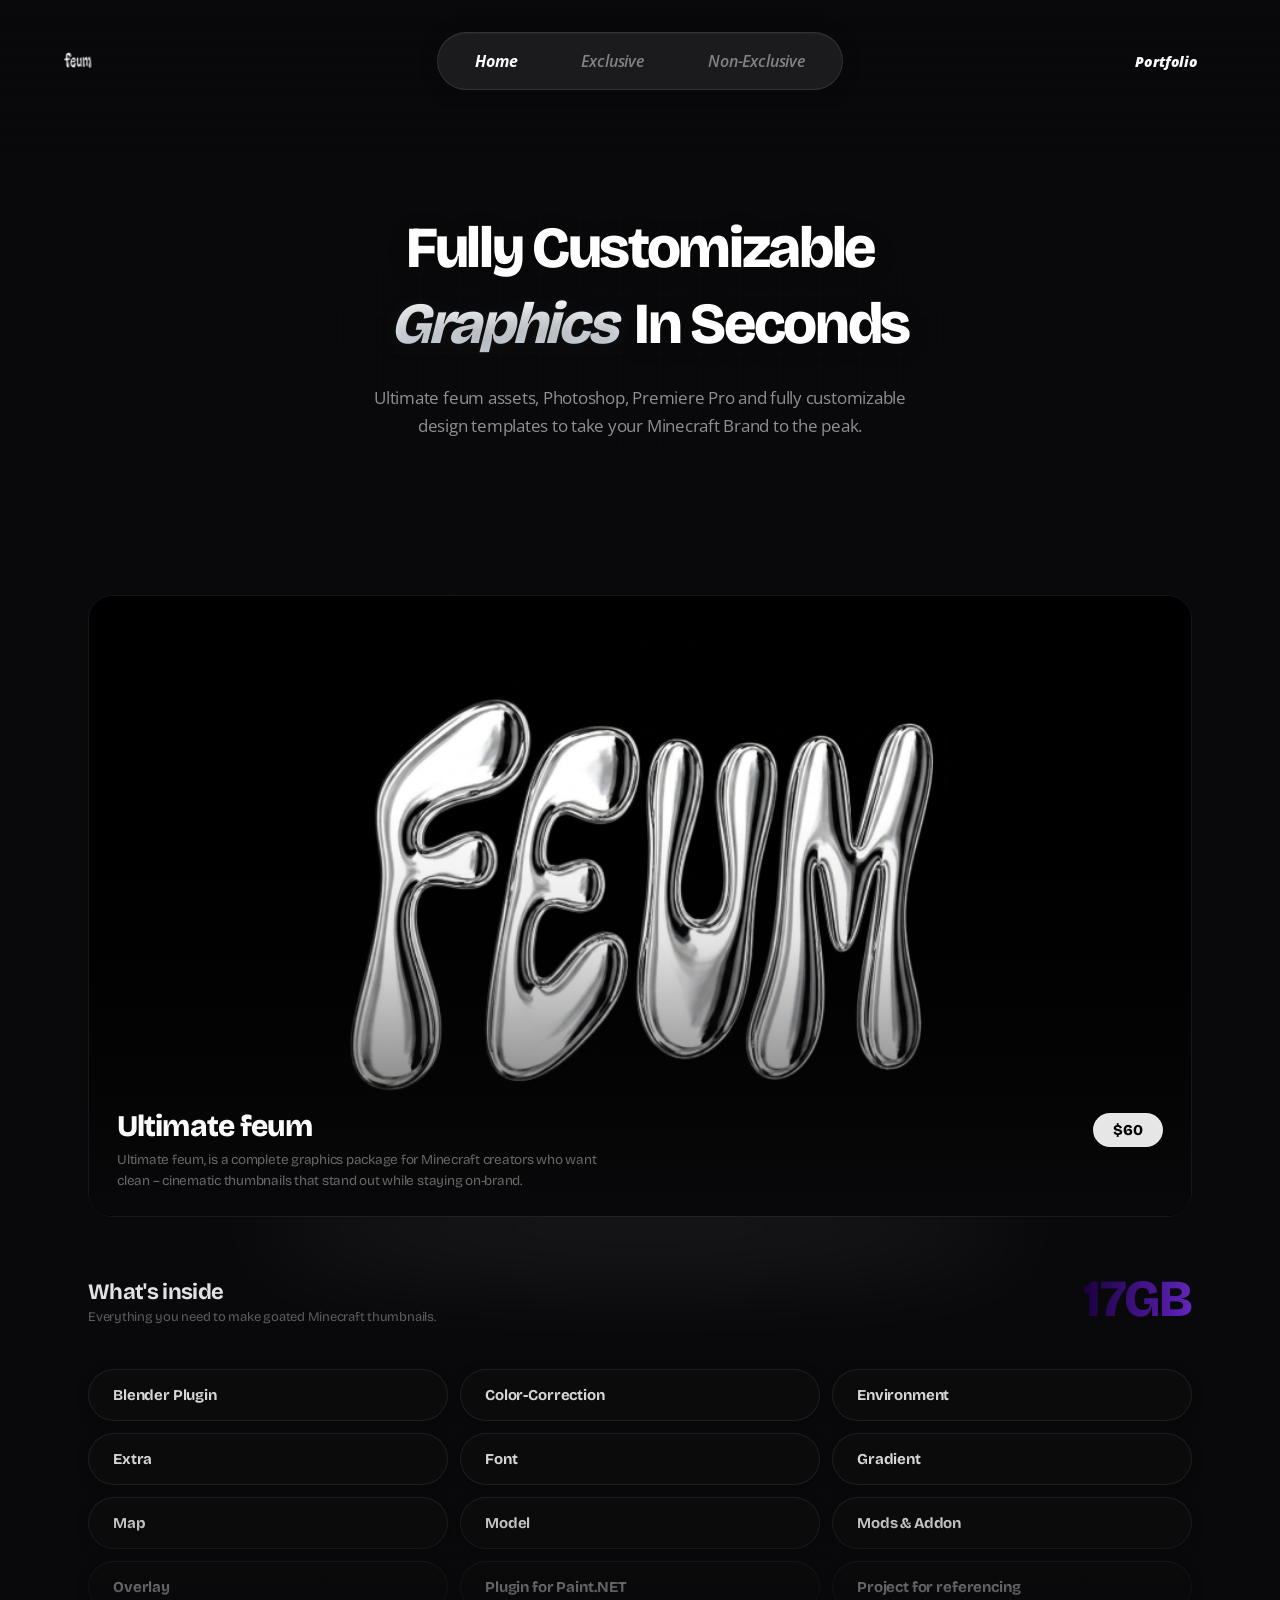
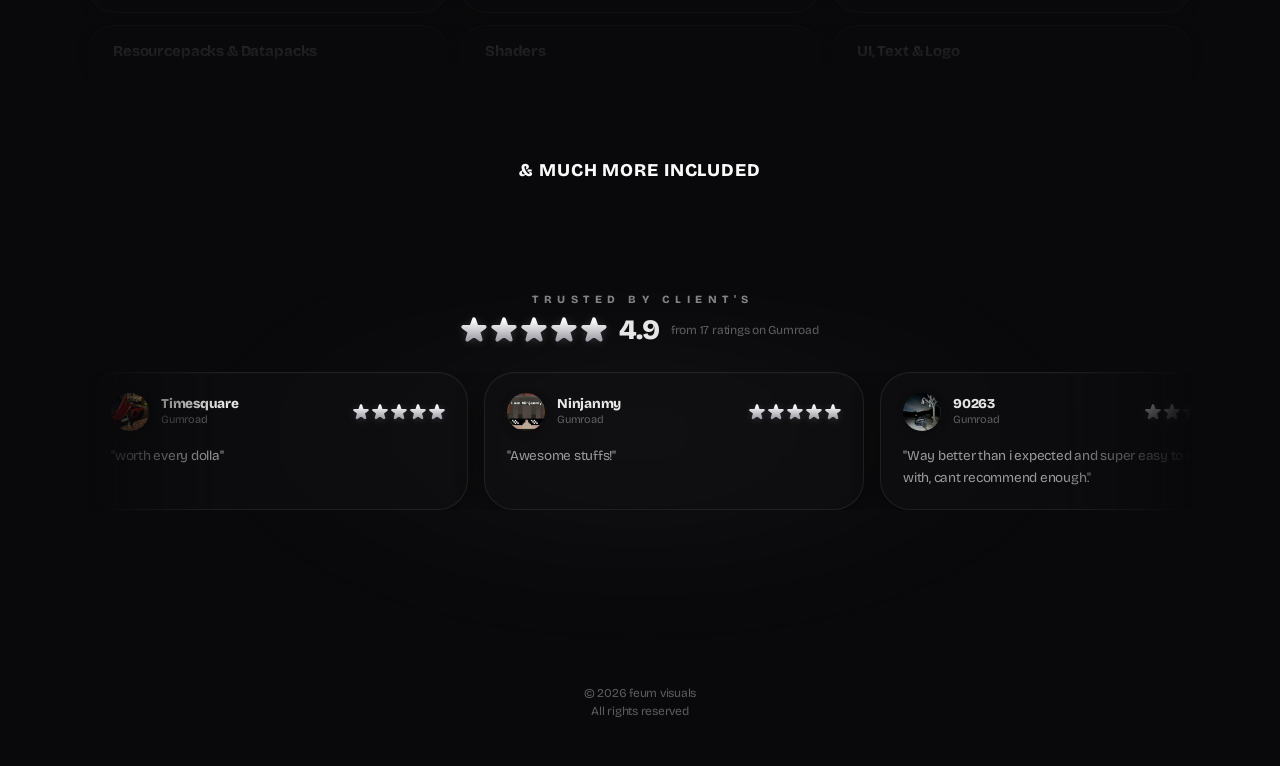
==== commit a83ce62b: "Add files via upload" ====
--- a/index.html
+++ b/index.html
@@ -3,28 +3,28 @@
 <head>
   <meta charset="UTF-8" />
   <meta name="viewport" content="width=device-width, initial-scale=1.0" />
-  <title>feumvis</title>
+  <title>feumvis — Ultimate Minecraft Graphics & Thumbnail Assets</title>
   
   <!-- SEO & Search Engine Meta Tags -->
-  <meta name="description" content="feum official store" />
+  <meta name="description" content="Ultimate graphics package for Minecraft creators. Clean, cinematic thumbnails, Blender rigs, Lightroom presets, 3D models, textures, and much more." />
   <meta name="keywords" content="feum, feumvis, minecraft graphics, minecraft thumbnails, cinema 4d minecraft, blender minecraft rigs, minecraft lightroom, minecraft cc, minecraft designer, thumbnail assets" />
   <meta name="author" content="feum" />
 
   <!-- Open Graph / Facebook -->
   <meta property="og:type" content="website" />
-  <meta property="og:url" content="https://feumm.github.io/feumvis" />
-  <meta property="og:title" content="feumvis" />
-  <meta property="og:description" content="feum official store" />
+  <meta property="og:url" content="https://feumvis.com/" />
+  <meta property="og:title" content="feumvis — Ultimate Minecraft Graphics & Thumbnail Assets" />
+  <meta property="og:description" content="Ultimate graphics package for Minecraft creators. Clean, cinematic thumbnails, Blender rigs, Lightroom presets, 3D models, textures, and much more." />
   <meta property="og:image" content="https://feumvis.com/assets/opengraph.jpg" />
   <meta property="og:image:alt" content="feumvis Ultimate graphics package banner" />
   <meta property="og:site_name" content="feumvis" />
 
   <!-- Twitter / X -->
   <meta name="twitter:card" content="summary_large_image" />
-  <meta name="twitter:title" content="feumvis" />
-  <meta name="twitter:description" content="feum official store" />
-  <meta name="twitter:image" content="https://feumm.github.io/feumvis/opengraph.jpg" />
-  <meta name="twitter:image:alt" content="" />
+  <meta name="twitter:title" content="feumvis — Ultimate Minecraft Graphics & Thumbnail Assets" />
+  <meta name="twitter:description" content="Ultimate graphics package for Minecraft creators. Clean, cinematic thumbnails, Blender rigs, Lightroom presets, 3D models, textures, and much more." />
+  <meta name="twitter:image" content="https://feumvis.com/assets/opengraph.jpg" />
+  <meta name="twitter:image:alt" content="feumvis Ultimate graphics package banner" />
 
   <!-- Discord & Messaging App Theme Color -->
   <meta name="theme-color" content="#18181b" />
--- a/css/style.css
+++ b/css/style.css
@@ -610,12 +610,7 @@
   font-size: 52px;
   font-weight: 900;
   letter-spacing: -0.02em;
-  background: linear-gradient(
-    to right,
-    #ffffff 0%,
-    #e4e4e7 50%,
-    #a1a1aa 100%
-  );
+  background: linear-gradient(to right, #1a0040 0%, #5a20b0 30%, #9b5ff5 55%, #6b2fcc 80%, #2a0060 100%);
   -webkit-background-clip: text;
   background-clip: text;
   -webkit-text-fill-color: transparent;
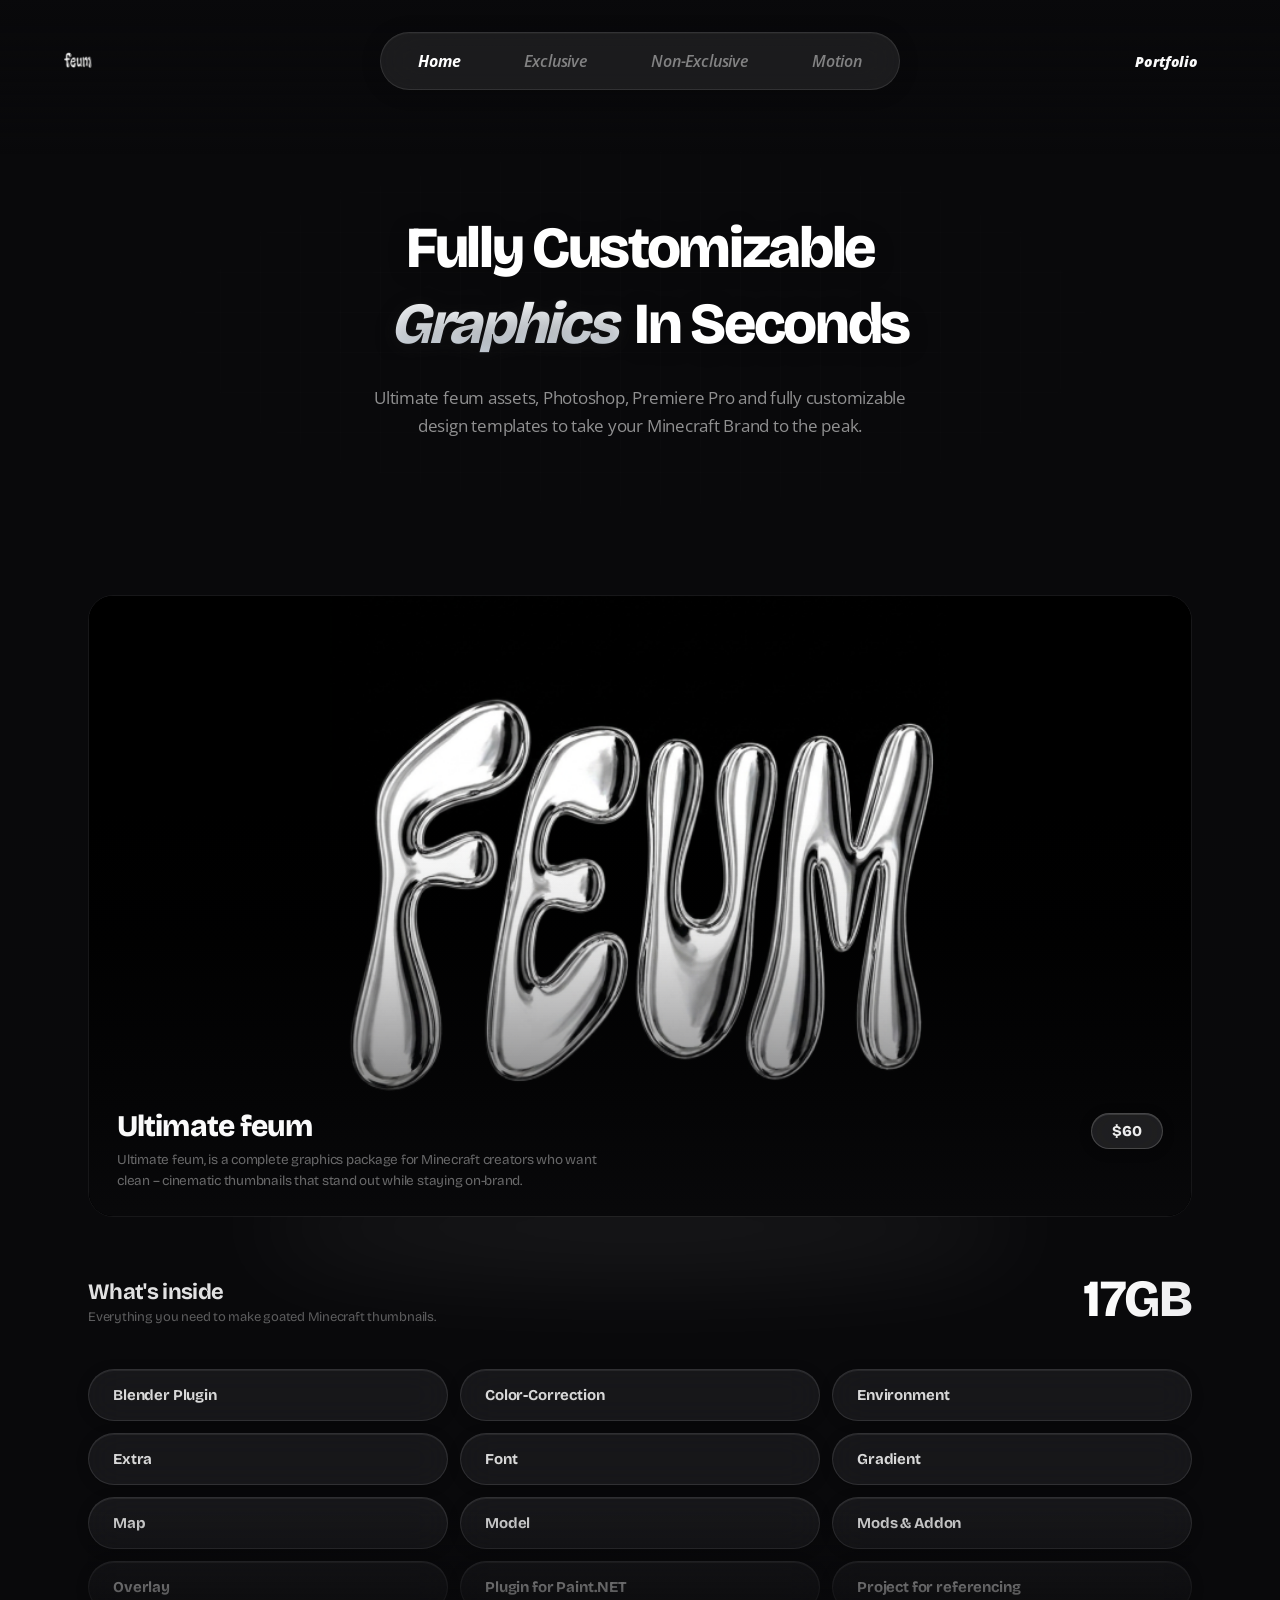
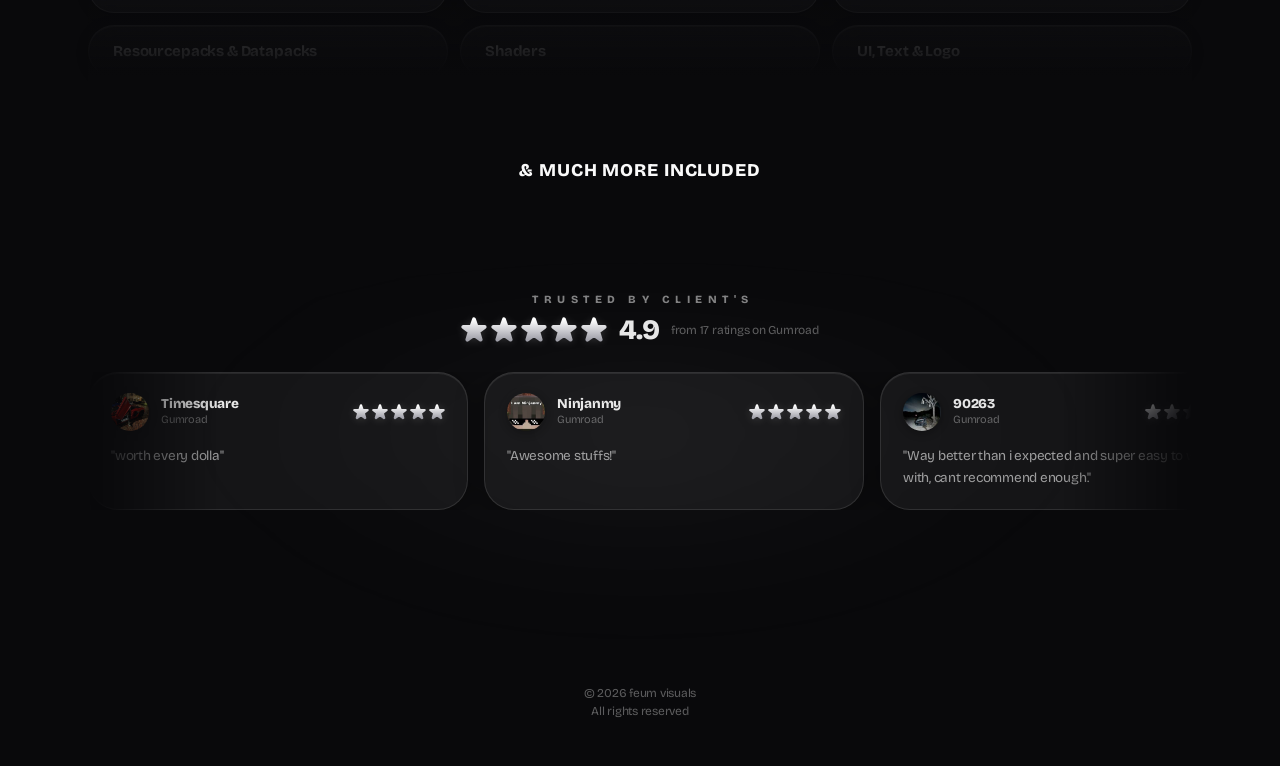
==== commit 4e31c060: "Add files via upload" ====
--- a/index.html
+++ b/index.html
@@ -3,33 +3,39 @@
 <head>
   <meta charset="UTF-8" />
   <meta name="viewport" content="width=device-width, initial-scale=1.0" />
-  <title>feumvis — Ultimate Minecraft Graphics & Thumbnail Assets</title>
+  <title>feumvis</title>
   
   <!-- SEO & Search Engine Meta Tags -->
-  <meta name="description" content="Ultimate graphics package for Minecraft creators. Clean, cinematic thumbnails, Blender rigs, Lightroom presets, 3D models, textures, and much more." />
+  <meta name="description" content="feum official store" />
   <meta name="keywords" content="feum, feumvis, minecraft graphics, minecraft thumbnails, cinema 4d minecraft, blender minecraft rigs, minecraft lightroom, minecraft cc, minecraft designer, thumbnail assets" />
   <meta name="author" content="feum" />
 
   <!-- Open Graph / Facebook -->
   <meta property="og:type" content="website" />
-  <meta property="og:url" content="https://feumvis.com/" />
-  <meta property="og:title" content="feumvis — Ultimate Minecraft Graphics & Thumbnail Assets" />
-  <meta property="og:description" content="Ultimate graphics package for Minecraft creators. Clean, cinematic thumbnails, Blender rigs, Lightroom presets, 3D models, textures, and much more." />
+  <meta property="og:url" content="https://feumm.github.io/feumvis" />
+  <meta property="og:title" content="feumvis" />
+  <meta property="og:description" content="feum official store" />
   <meta property="og:image" content="https://feumvis.com/assets/opengraph.jpg" />
   <meta property="og:image:alt" content="feumvis Ultimate graphics package banner" />
   <meta property="og:site_name" content="feumvis" />
 
   <!-- Twitter / X -->
   <meta name="twitter:card" content="summary_large_image" />
-  <meta name="twitter:title" content="feumvis — Ultimate Minecraft Graphics & Thumbnail Assets" />
-  <meta name="twitter:description" content="Ultimate graphics package for Minecraft creators. Clean, cinematic thumbnails, Blender rigs, Lightroom presets, 3D models, textures, and much more." />
-  <meta name="twitter:image" content="https://feumvis.com/assets/opengraph.jpg" />
-  <meta name="twitter:image:alt" content="feumvis Ultimate graphics package banner" />
+  <meta name="twitter:title" content="feumvis" />
+  <meta name="twitter:description" content="feum official store" />
+  <meta name="twitter:image" content="https://feumm.github.io/feumvis/opengraph.jpg" />
+  <meta name="twitter:image:alt" content="" />
 
   <!-- Discord & Messaging App Theme Color -->
   <meta name="theme-color" content="#18181b" />
 
   <link rel="icon" href="assets/favicon.svg" type="image/svg+xml" />
+  <link rel="manifest" href="manifest.json" />
+  <meta name="mobile-web-app-capable" content="yes" />
+  <meta name="apple-mobile-web-app-capable" content="yes" />
+  <meta name="apple-mobile-web-app-status-bar-style" content="black-translucent" />
+  <meta name="apple-mobile-web-app-title" content="feumvis" />
+  <link rel="apple-touch-icon" href="assets/images/logo.png" />
   <link rel="preconnect" href="https://fonts.googleapis.com" />
   <link rel="preconnect" href="https://fonts.gstatic.com" crossorigin />
   <link href="https://fonts.googleapis.com/css2?family=Bricolage+Grotesque:opsz,wght@12..96,200..800&family=Open+Sans:ital,wght@0,300..800;1,300..800&display=swap" rel="stylesheet" />
@@ -54,6 +60,7 @@
         <a href="index.html" class="pill-nav-link active">Home</a>
         <a href="exclusive.html" class="pill-nav-link">Exclusive</a>
         <a href="non-exclusive.html" class="pill-nav-link">Non-Exclusive</a>
+        <a href="motion.html" class="pill-nav-link">Motion</a>
       </nav>
     </div>
     <div class="navbar-right">
@@ -525,5 +532,6 @@
   </div>
 </div>
 
+<script>if('serviceWorker' in navigator) navigator.serviceWorker.register('./sw.js');</script>
 </body>
 </html>
--- a/css/style.css
+++ b/css/style.css
@@ -308,16 +308,25 @@
 }
 .card-price {
   flex-shrink: 0;
-  color: #000;
+  color: rgba(255, 255, 255, 0.92);
   font-size: 13px;
   font-weight: 800;
   padding: 6px 14px;
   border-radius: 9999px;
   letter-spacing: -0.01em;
   white-space: nowrap;
-  background: rgba(255, 255, 255, 0.90);
-  backdrop-filter: blur(20px);
-  -webkit-backdrop-filter: blur(20px);
+  background: rgba(255, 255, 255, 0.10);
+  border: 1px solid rgba(255, 255, 255, 0.18);
+  backdrop-filter: blur(18px) saturate(160%);
+  -webkit-backdrop-filter: blur(18px) saturate(160%);
+  box-shadow: 0 2px 12px rgba(0, 0, 0, 0.25), inset 0 1px 0 rgba(255, 255, 255, 0.12);
+  transition: background 0.3s ease, border-color 0.3s ease, box-shadow 0.3s ease;
+}
+
+.product-card:hover .card-price {
+  background: rgba(255, 255, 255, 0.16);
+  border-color: rgba(255, 255, 255, 0.28);
+  box-shadow: 0 4px 18px rgba(0, 0, 0, 0.35), inset 0 1px 0 rgba(255, 255, 255, 0.18);
 }
 
 /* ── HERO CARD (home page) ── */
@@ -382,43 +391,18 @@
 
 .word-cycle-text {
   display: block;
-  font-size: 30px;
+  font-size: 58px;
   font-weight: 900;
-  letter-spacing: 0.01em;
+  letter-spacing: -0.04em;
   font-style: italic;
-  transition: opacity 0.8s ease;
+  background: linear-gradient(180deg, #ffffff 0%, #f1f5f9 45%, #cbd5e1 100%);
   -webkit-background-clip: text;
   background-clip: text;
   -webkit-text-fill-color: transparent;
   text-fill-color: transparent;
-  background-size: 200% auto;
-  animation: textShine 6s ease-in-out infinite alternate;
-}
-
-.exclusive-page .word-cycle-text {
-  background-image: linear-gradient(
-    to right,
-    #ffffff 0%,
-    #e4e4e7 50%,
-    #a1a1aa 100%
-  );
-}
-
-.nonexclusive-page .word-cycle-text {
-  background-image: linear-gradient(
-    to right,
-    #a1a1aa 0%,
-    #ffffff 50%,
-    #e4e4e7 100%
-  );
-}
-
-.word-cycle-text.fade-out {
-  opacity: 0;
-}
-
-.word-cycle-text.fade-in {
-  opacity: 0;
+  filter: drop-shadow(0 2px 8px rgba(0, 0, 0, 0.4)) drop-shadow(0 0 1px rgba(255, 255, 255, 0.1));
+  opacity: 1;
+  transition: opacity 0.6s ease;
 }
 
 .word-cycle-text.fade-out {
@@ -610,7 +594,12 @@
   font-size: 52px;
   font-weight: 900;
   letter-spacing: -0.02em;
-  background: linear-gradient(to right, #1a0040 0%, #5a20b0 30%, #9b5ff5 55%, #6b2fcc 80%, #2a0060 100%);
+  background: linear-gradient(
+    to right,
+    #ffffff 0%,
+    #e4e4e7 50%,
+    #a1a1aa 100%
+  );
   -webkit-background-clip: text;
   background-clip: text;
   -webkit-text-fill-color: transparent;
@@ -759,10 +748,13 @@
   cursor: default;
   opacity: 0;
   transform: translateY(18px);
-  background: rgba(12, 12, 14, 0.85);
-  border: 1px solid rgba(255, 255, 255, 0.08);
-  box-shadow: 0 2px 12px rgba(0, 0, 0, 0.3);
+  background: rgba(255, 255, 255, 0.06);
+  border: 1px solid rgba(255, 255, 255, 0.11);
+  box-shadow: 0 2px 12px rgba(0, 0, 0, 0.25), inset 0 1px 0 rgba(255, 255, 255, 0.07);
+  backdrop-filter: blur(18px) saturate(160%);
+  -webkit-backdrop-filter: blur(18px) saturate(160%);
   transition: transform 0.3s cubic-bezier(0.175, 0.885, 0.32, 1.6),
+              background 0.3s ease,
               box-shadow 0.3s ease,
               border-color 0.3s ease,
               opacity 0.45s ease;
@@ -775,8 +767,9 @@
 
 .folder-item:hover {
   transform: translateY(-2px);
+  background: rgba(255, 255, 255, 0.10);
   border-color: rgba(255, 255, 255, 0.20);
-  box-shadow: 0 6px 20px rgba(0, 0, 0, 0.4);
+  box-shadow: 0 6px 20px rgba(0, 0, 0, 0.35), inset 0 1px 0 rgba(255, 255, 255, 0.10);
 }
 
 .fi-glass-filter,
@@ -942,19 +935,25 @@
 .mc-card {
   flex-shrink: 0;
   width: 380px;
-  background: rgba(17, 17, 19, 0.5);
-  border: 1px solid rgba(255, 255, 255, 0.08);
+  background: rgba(255, 255, 255, 0.05);
+  border: 1px solid rgba(255, 255, 255, 0.11);
   border-radius: 30px;
   padding: 20px 22px;
   display: flex;
   flex-direction: column;
   gap: 14px;
   box-shadow:
-    0 4px 28px rgba(0, 0, 0, 0.45),
-    0 0 16px rgba(255, 255, 255, 0.01),
-    inset 0 1px 0 rgba(255, 255, 255, 0.02);
-  backdrop-filter: blur(20px);
-  -webkit-backdrop-filter: blur(20px);
+    0 4px 28px rgba(0, 0, 0, 0.35),
+    inset 0 1px 0 rgba(255, 255, 255, 0.08);
+  backdrop-filter: blur(18px) saturate(160%);
+  -webkit-backdrop-filter: blur(18px) saturate(160%);
+  transition: background 0.3s ease, border-color 0.3s ease, box-shadow 0.3s ease;
+}
+
+.mc-card:hover {
+  background: rgba(255, 255, 255, 0.08);
+  border-color: rgba(255, 255, 255, 0.18);
+  box-shadow: 0 6px 32px rgba(0, 0, 0, 0.4), inset 0 1px 0 rgba(255, 255, 255, 0.12);
 }
 
 .mc-top {
@@ -1288,9 +1287,9 @@
 }
 
 .sold-out-badge {
-  background: rgba(220, 38, 38, 0.2); /* transparent rich red */
-  border: 1.5px solid rgba(239, 68, 68, 0.6);
-  color: #ffffff;
+  background: rgba(220, 38, 38, 0.10);
+  border: 1px solid rgba(239, 68, 68, 0.22);
+  color: rgba(255, 255, 255, 0.92);
   font-family: 'Open Sans', -apple-system, BlinkMacSystemFont, sans-serif;
   font-style: italic;
   font-weight: 800;
@@ -1299,19 +1298,16 @@
   letter-spacing: 0.12em;
   padding: 8px 18px;
   border-radius: 9999px;
-  backdrop-filter: blur(8px);
-  -webkit-backdrop-filter: blur(8px);
-  box-shadow: 0 4px 18px rgba(220, 38, 38, 0.35);
-  transform: scale(0.9);
-  transition: transform 0.32s cubic-bezier(0.16, 1, 0.3, 1),
-              background-color 0.32s ease,
-              box-shadow 0.32s ease;
+  backdrop-filter: blur(18px) saturate(160%);
+  -webkit-backdrop-filter: blur(18px) saturate(160%);
+  box-shadow: 0 2px 12px rgba(220, 38, 38, 0.18), inset 0 1px 0 rgba(255, 255, 255, 0.08);
+  transition: background 0.3s ease, border-color 0.3s ease, box-shadow 0.3s ease;
 }
 
 .product-card.sold-out:hover .sold-out-badge {
-  transform: scale(1);
-  background: rgba(220, 38, 38, 0.3);
-  box-shadow: 0 4px 22px rgba(220, 38, 38, 0.55);
+  background: rgba(220, 38, 38, 0.18);
+  border-color: rgba(239, 68, 68, 0.35);
+  box-shadow: 0 4px 20px rgba(220, 38, 38, 0.3), inset 0 1px 0 rgba(255, 255, 255, 0.12);
 }
 
 .product-card.sold-out .card-media img {
@@ -1320,30 +1316,9 @@
 }
 
 .product-card.sold-out .card-price {
-  color: rgba(255, 255, 255, 0.3) !important;
-  text-decoration: line-through;
-  font-size: 14px;
-}
-
-.product-card.sold-out .card-info {
-  position: relative;
-}
-
-.product-card.sold-out .card-info::after {
-  content: "SOLD OUT";
-  font-size: 10px;
-  font-weight: 800;
-  color: #ef4444; /* red-500 */
-  border: 1.2px solid rgba(239, 68, 68, 0.5);
-  padding: 2.5px 9px;
-  border-radius: 9999px;
-  background: rgba(239, 68, 68, 0.12);
-  letter-spacing: 0.06em;
-  font-style: italic;
-  font-family: 'Open Sans', sans-serif;
-  margin-left: auto;
-  align-self: center;
-}
+  display: none;
+}
+
 
 /* ── LANDING HERO SECTION ── */
 .landing-hero {
@@ -1723,7 +1698,7 @@
     text-align: left !important;
   }
   .word-cycle-text {
-    font-size: 24px !important;
+    font-size: 36px !important;
   }
 
   /* What's Inside section */
